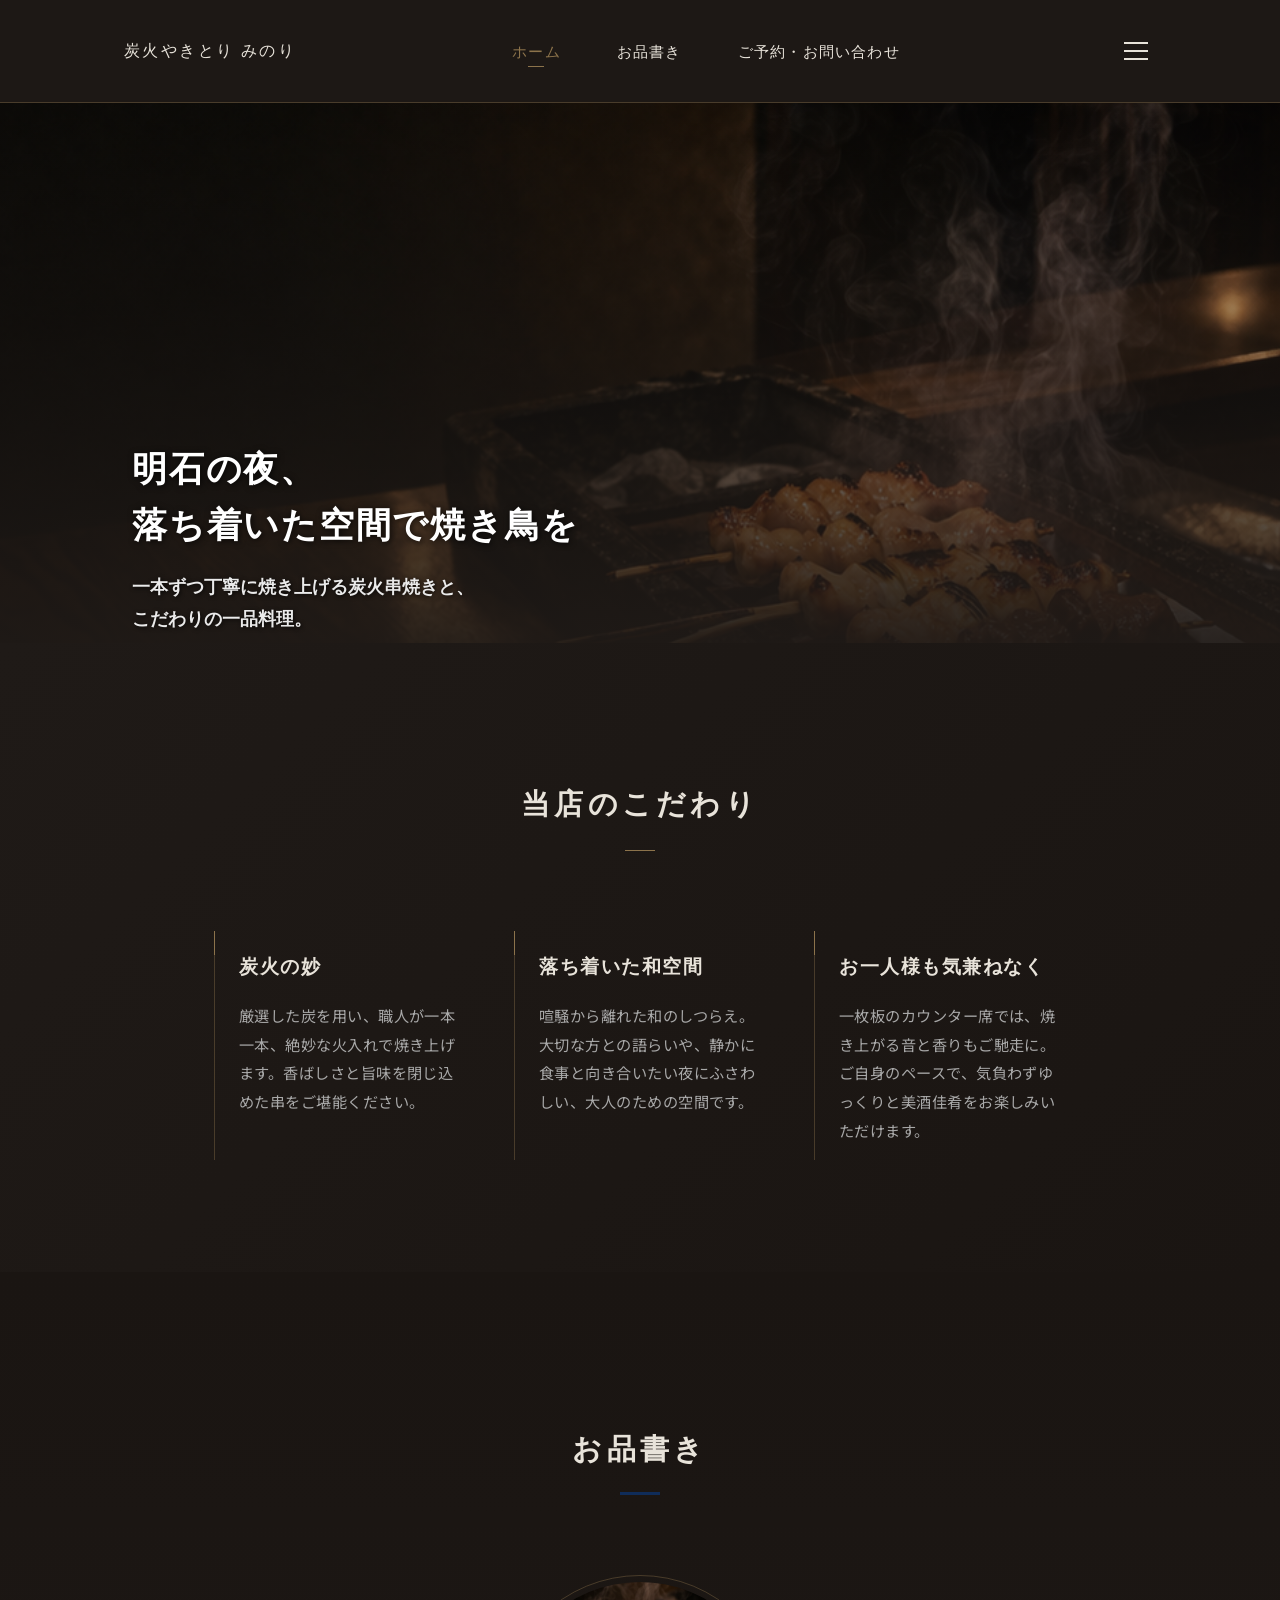
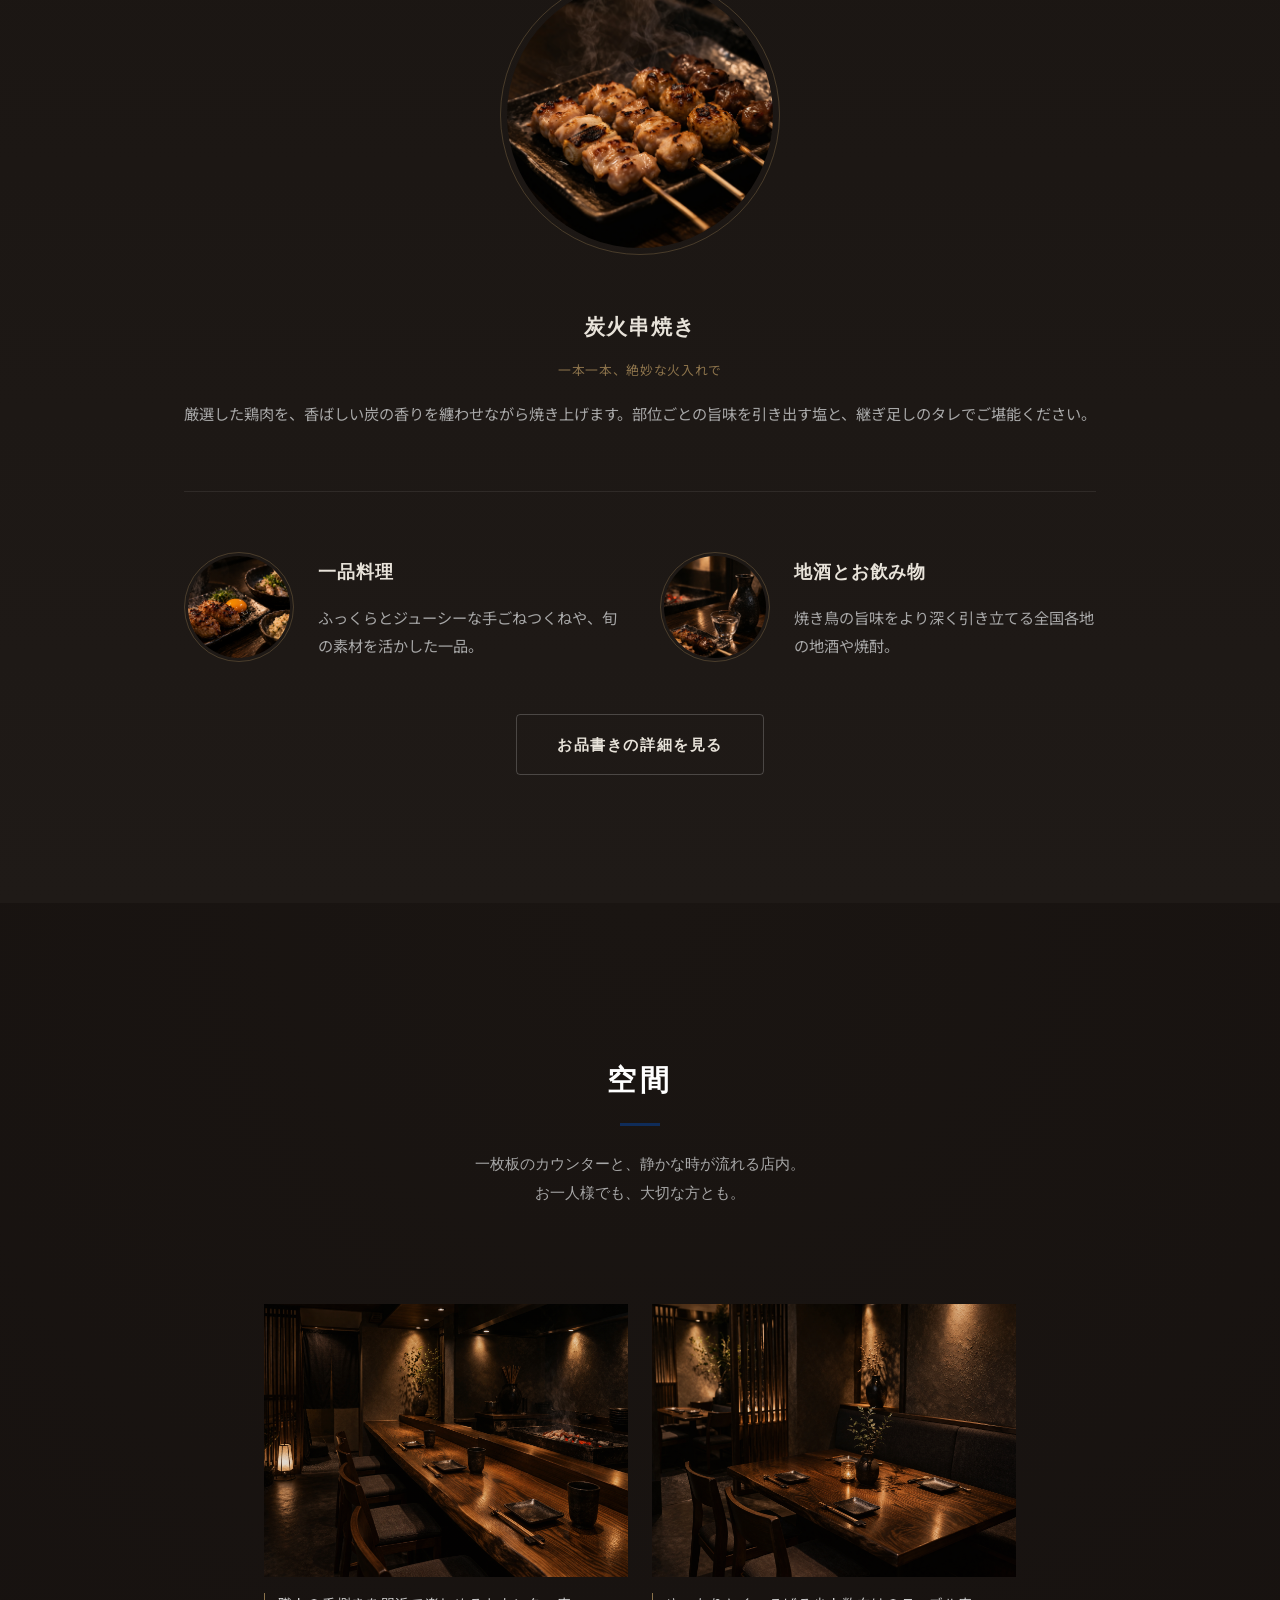
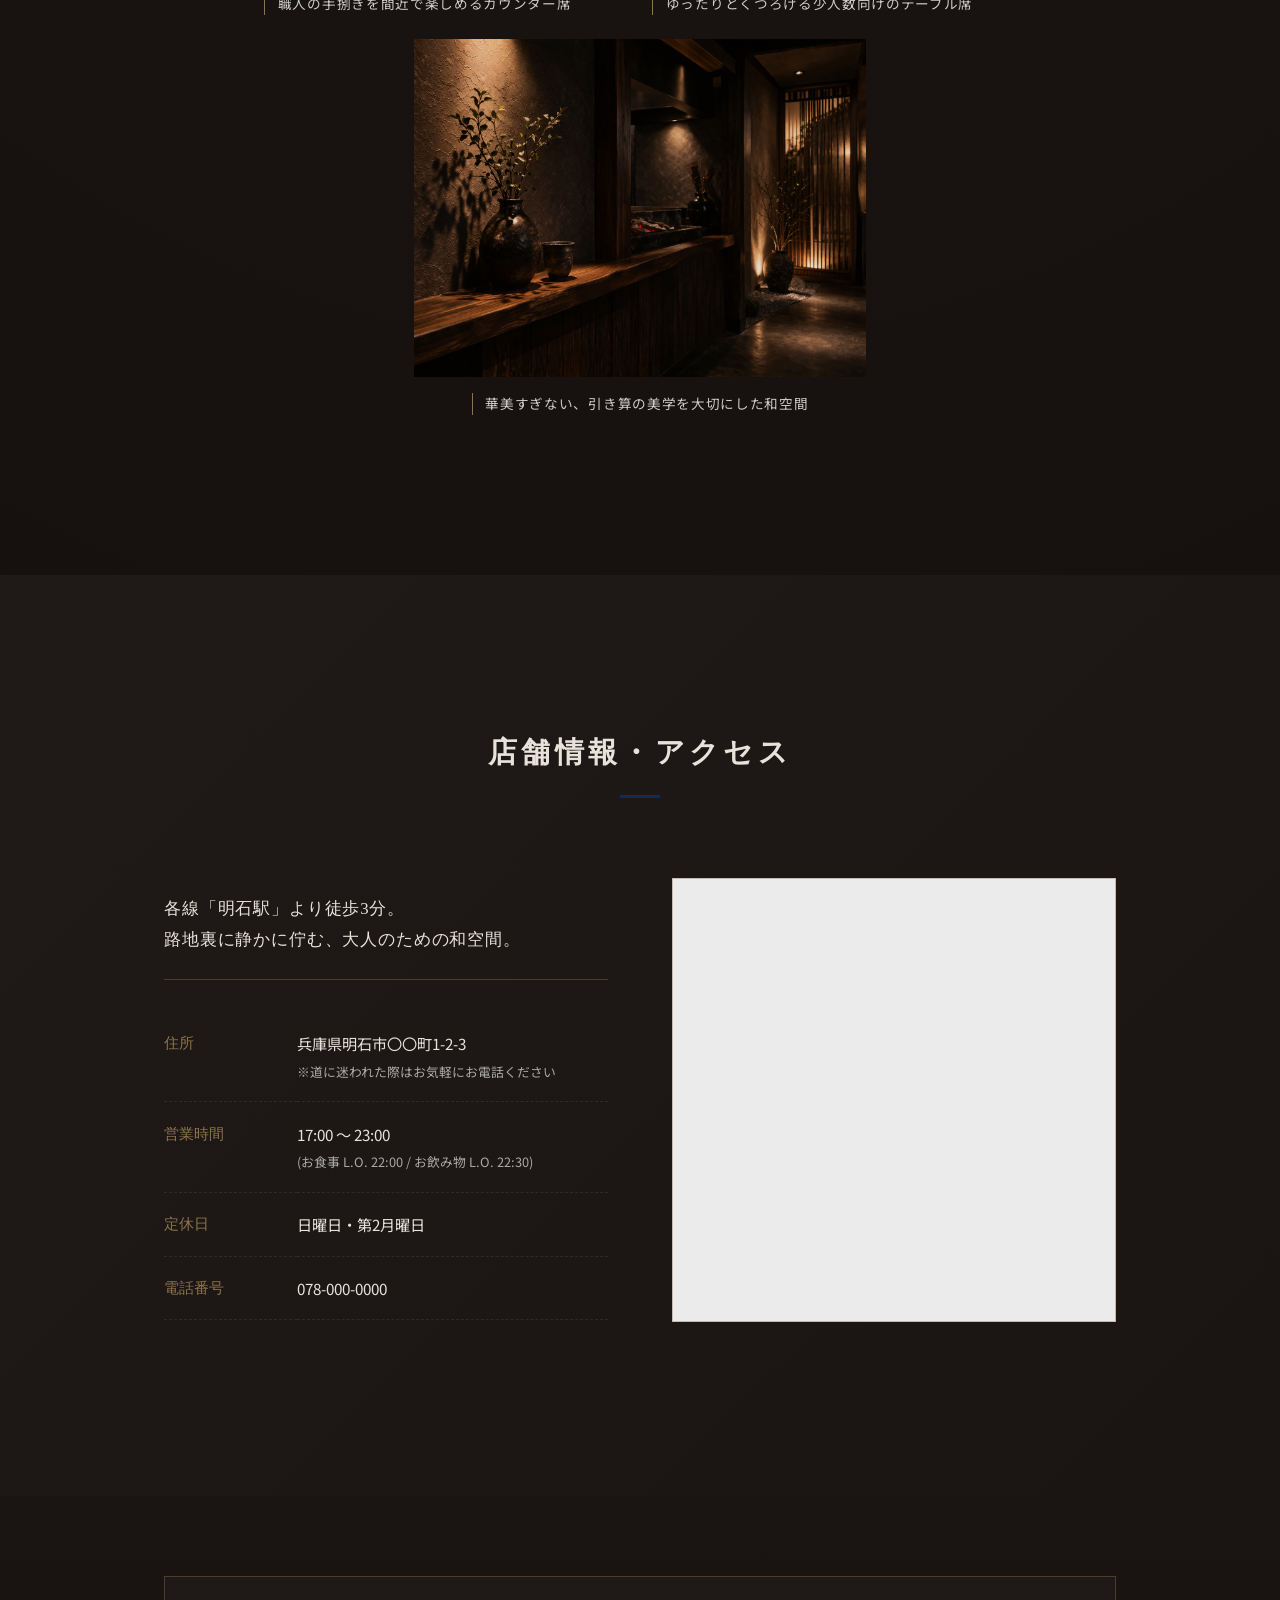
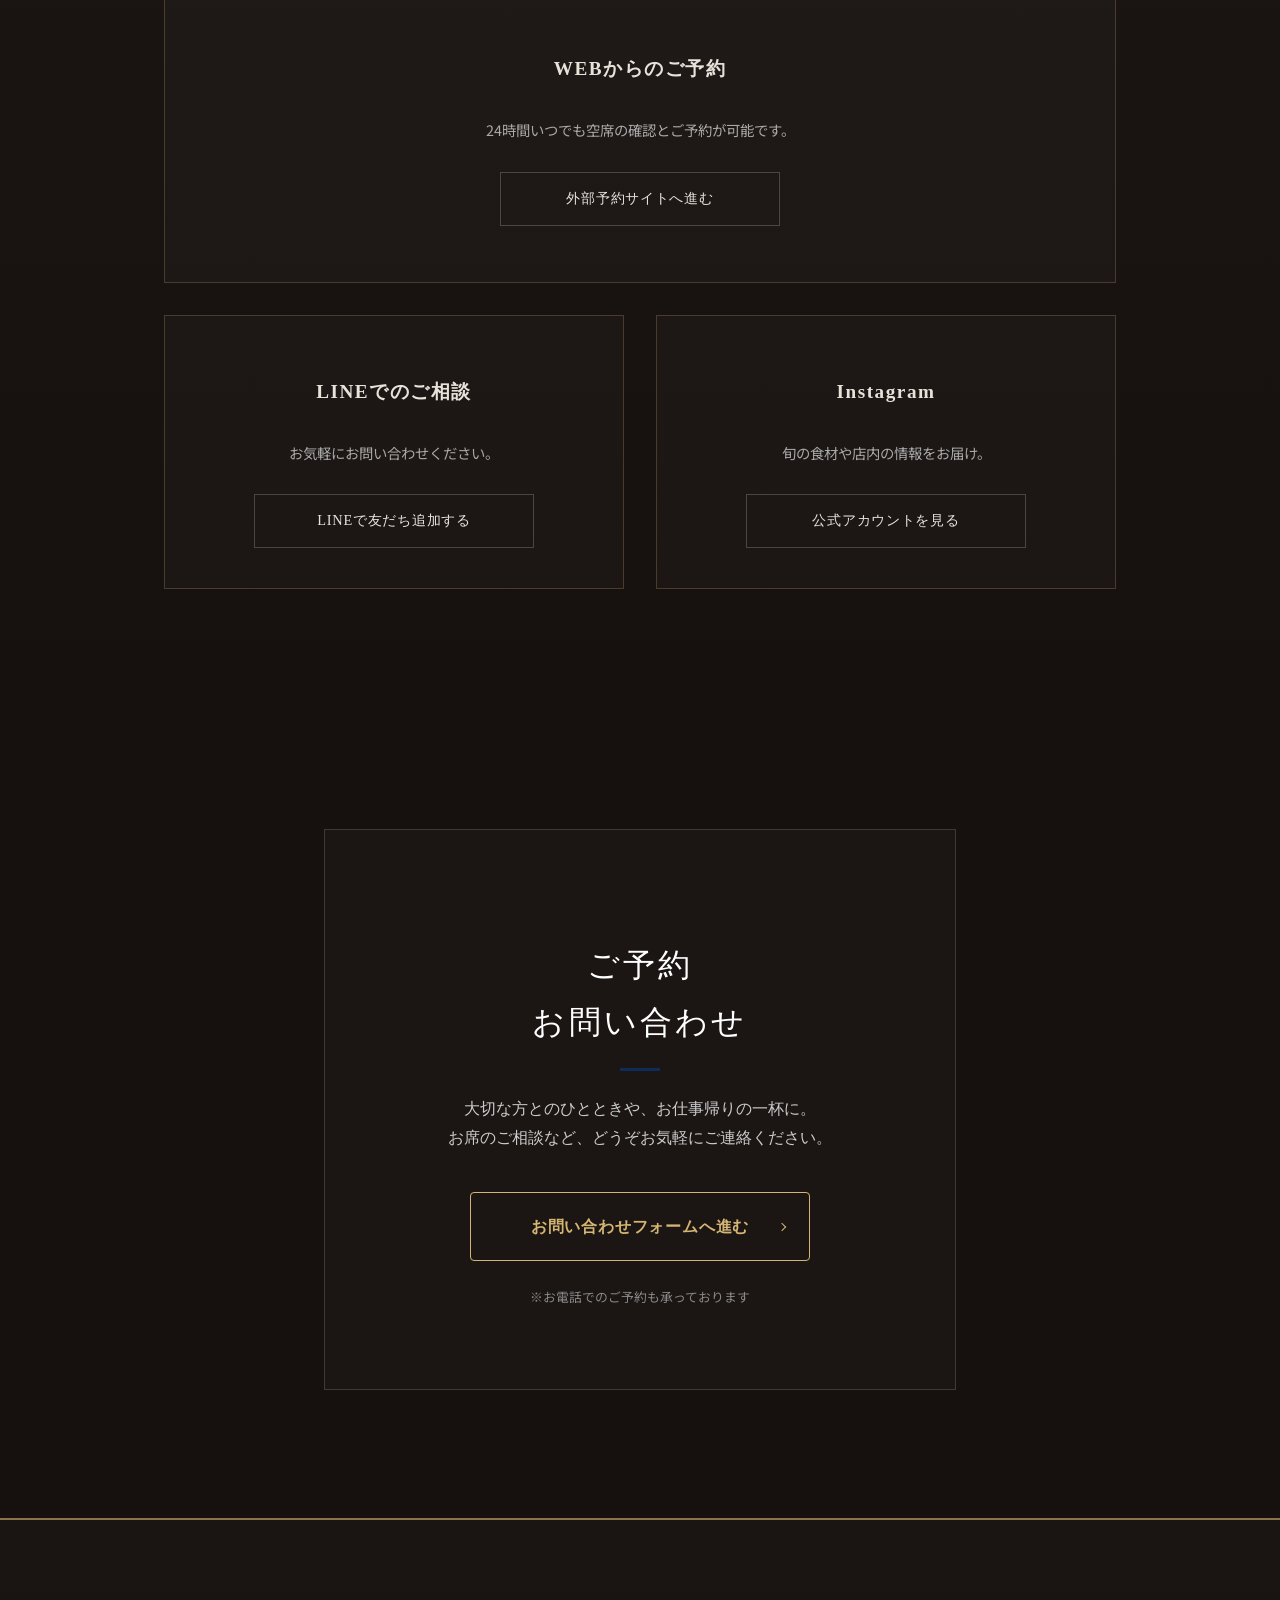
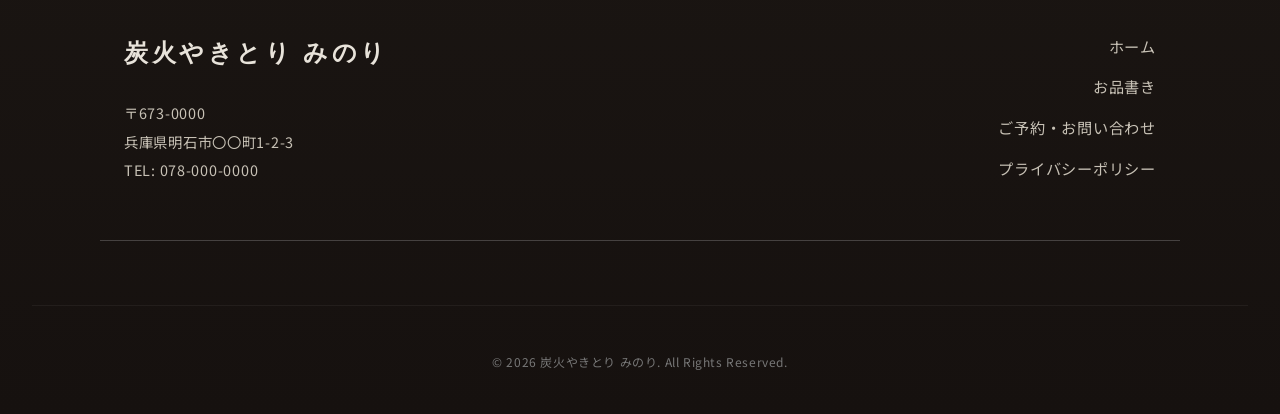
==== index.html @ 95722f2c "Add files via upload" ====
<!DOCTYPE html>
<html lang="ja">
<head>
  <meta charset="UTF-8">
  <meta name="viewport" content="width=device-width, initial-scale=1.0">
  <title>炭火やきとり みのり | 明石でゆっくり楽しむ焼き鳥</title>
  <meta name="description" content="明石でゆっくりと楽しめる焼き鳥屋。炭火で焼いた新鮮な鳥肉と、豊富な飲み物をお楽しみください。">
  
  <link rel="canonical" href="https://example.com/">
  
  <meta property="og:title" content="炭火やきとり みのり">
  <meta property="og:description" content="明石でゆっくりと楽しめる焼き鳥屋。炭火で焼いた新鮮な鳥肉と、豊富な飲み物をお楽しみください。">
  <meta property="og:type" content="website">
  <meta property="og:url" content="https://example.com/">
  <meta property="og:image" content="https://example.com/assets/images/ogp.jpg">
  
  <link rel="icon" href="assets/images/favicon.ico">
  <link rel="apple-touch-icon" href="assets/images/apple-touch-icon.png">
  
  <script async src="https://www.googletagmanager.com/gtag/js?id=G-ABCDEFG123"></script>
　<script>window.dataLayer=window.dataLayer||[];function gtag(){dataLayer.push(arguments);}gtag('js',new Date());gtag('config','G-ABCDEFG123');</script>

  <link rel="preconnect" href="https://fonts.googleapis.com">
  <link rel="preconnect" href="https://fonts.gstatic.com" crossorigin>
  <link href="https://fonts.googleapis.com/css2?family=Noto+Sans+JP:wght@400;700&display=swap" rel="stylesheet">
  
  <link rel="stylesheet" href="assets/css/base.css">
<link rel="stylesheet" href="assets/css/components.css">
<link rel="stylesheet" href="assets/css/sections.css">
</head>
<body class="site site--yakitori-akashi-01 page page--home"><header class="header yakitori-header">
  <div class="header-inner container yakitori-header-inner">
    <a href="index.html" class="logo yakitori-header-logo">炭火やきとり みのり</a>
    
    <nav class="nav-pc pc-only yakitori-nav-pc">
      <ul>
        <li><a href="index.html" class="is-current">ホーム</a></li>
        <li><a href="service.html">お品書き</a></li>
        <li><a href="contact.html">ご予約・お問い合わせ</a></li>
      </ul>
    </nav>
    
    <button class="menu-toggle sp-only yakitori-menu-toggle" data-js="menu-toggle" aria-label="メニューを開く" aria-expanded="false">
      <span class="bar"></span><span class="bar"></span><span class="bar"></span>
    </button>
  </div>
</header>

<nav class="nav-sp yakitori-nav-sp" data-js="mobile-nav" aria-hidden="true">
  <ul class="yakitori-nav-sp-list">
    <li><a href="index.html">ホーム</a></li>
    <li><a href="service.html">お品書き</a></li>
    <li><a href="contact.html">ご予約・お問い合わせ</a></li>
  </ul>
</nav>

  <main>
    <section class="hero home-hero ya-hero">
  <div class="hero-overlay ya-hero-overlay"></div>
  <div class="container hero-content reveal ya-hero-content">
    <div class="ya-hero-text-wrap">
      <h1 class="hero-title ya-hero-title">明石の夜、<br>落ち着いた空間で焼き鳥を</h1>
      <p class="hero-sub ya-hero-sub">一本ずつ丁寧に焼き上げる炭火串焼きと、<br>こだわりの一品料理。</p>
    </div>
  </div>
</section>

<section class="section yakitori-concept-section">
  <div class="container reveal yakitori-concept-container">
    <h2 class="sec-title yakitori-concept-title" data-anim="fade-up">当店のこだわり</h2>
    <div class="yakitori-concept-timeline">
      <div class="yakitori-concept-item" data-anim="fade-up" data-anim-delay="1">
        <h3 class="yakitori-concept-heading">炭火の妙</h3>
        <p class="yakitori-concept-text">厳選した炭を用い、職人が一本一本、絶妙な火入れで焼き上げます。香ばしさと旨味を閉じ込めた串をご堪能ください。</p>
      </div>
      <div class="yakitori-concept-item" data-anim="fade-up" data-anim-delay="2">
        <h3 class="yakitori-concept-heading">落ち着いた和空間</h3>
        <p class="yakitori-concept-text">喧騒から離れた和のしつらえ。大切な方との語らいや、静かに食事と向き合いたい夜にふさわしい、大人のための空間です。</p>
      </div>
      <div class="yakitori-concept-item" data-anim="fade-up" data-anim-delay="3">
        <h3 class="yakitori-concept-heading">お一人様も気兼ねなく</h3>
        <p class="yakitori-concept-text">一枚板のカウンター席では、焼き上がる音と香りもご馳走に。ご自身のペースで、気負わずゆっくりと美酒佳肴をお楽しみいただけます。</p>
      </div>
    </div>
  </div>
</section>

<section class="section yakitori-service-section">
  <div class="container reveal yakitori-service-container">
    <h2 class="sec-title yakitori-service-sec-title" data-anim="fade-up">お品書き</h2>
    <div class="yakitori-service-grid">
      
      <article class="yakitori-service-card yakitori-service-card--featured" data-anim="fade-up" data-anim-delay="1">
        <div class="yakitori-service-img-plate">
          <img src="assets/images/service1.jpg" alt="炭火串焼き" class="yakitori-service-img-circle">
        </div>
        <div class="yakitori-service-body">
          <h3 class="yakitori-service-title">炭火串焼き</h3>
          <p class="yakitori-service-subtitle">一本一本、絶妙な火入れで</p>
          <p class="yakitori-service-text">厳選した鶏肉を、香ばしい炭の香りを纏わせながら焼き上げます。部位ごとの旨味を引き出す塩と、継ぎ足しのタレでご堪能ください。</p>
        </div>
      </article>

      <div class="yakitori-service-subgrid">
        <article class="yakitori-service-card yakitori-service-card--list" data-anim="fade-up" data-anim-delay="2">
          <div class="yakitori-service-img-plate">
            <img src="assets/images/service2.jpg" alt="自家製つくねと一品料理" class="yakitori-service-img-circle">
          </div>
          <div class="yakitori-service-body">
            <h3 class="yakitori-service-title">一品料理</h3>
            <p class="yakitori-service-text">ふっくらとジューシーな手ごねつくねや、旬の素材を活かした一品。</p>
          </div>
        </article>

        <article class="yakitori-service-card yakitori-service-card--list" data-anim="fade-up" data-anim-delay="3">
          <div class="yakitori-service-img-plate">
            <img src="assets/images/service3.jpg" alt="地酒とお飲み物" class="yakitori-service-img-circle">
          </div>
          <div class="yakitori-service-body">
            <h3 class="yakitori-service-title">地酒とお飲み物</h3>
            <p class="yakitori-service-text">焼き鳥の旨味をより深く引き立てる全国各地の地酒や焼酎。</p>
          </div>
        </article>
      </div>

    </div>
    <div class="text-center u-mt-40 yakitori-service-btn-wrap" data-anim="fade-up">
      <a href="service.html" class="btn btn-outline yakitori-service-btn">お品書きの詳細を見る</a>
    </div>
  </div>
</section>

<section class="section yakitori-interior-section">
  <div class="container reveal yakitori-interior-container">
    <h2 class="sec-title yakitori-interior-title" data-anim="fade-up">空間</h2>
    <p class="yakitori-interior-lead" data-anim="fade-up" data-anim-delay="1">一枚板のカウンターと、静かな時が流れる店内。<br>お一人様でも、大切な方とも。</p>
    
    <div class="yakitori-interior-gallery" data-anim="fade-in" data-anim-delay="2">
      <figure class="yakitori-interior-item">
        <img src="assets/images/interior1.jpg" alt="落ち着いた雰囲気のカウンター席" class="yakitori-interior-img">
        <figcaption class="yakitori-interior-caption">職人の手捌きを間近で楽しめるカウンター席</figcaption>
      </figure>
      <figure class="yakitori-interior-item">
        <img src="assets/images/interior2.jpg" alt="清潔感のあるテーブル席" class="yakitori-interior-img">
        <figcaption class="yakitori-interior-caption">ゆったりとくつろげる少人数向けのテーブル席</figcaption>
      </figure>
      <figure class="yakitori-interior-item">
        <img src="assets/images/interior3.jpg" alt="和のしつらえ" class="yakitori-interior-img">
        <figcaption class="yakitori-interior-caption">華美すぎない、引き算の美学を大切にした和空間</figcaption>
      </figure>
    </div>
  </div>
</section>

<section class="section yakitori-access-section">
  <div class="container reveal yakitori-access-container">
    <h2 class="sec-title yakitori-access-title">店舗情報・アクセス</h2>
    
    <div class="access-grid yakitori-access-grid">
      <div class="access-info yakitori-access-info-wrap">
        
        <p class="yakitori-access-lead">各線「明石駅」より徒歩3分。<br>路地裏に静かに佇む、大人のための和空間。</p>
        
        <table class="info-table yakitori-access-table">
          <tbody>
            <tr>
              <th>住所</th>
              <td>兵庫県明石市〇〇町1-2-3<br><span class="yakitori-access-subtext">※道に迷われた際はお気軽にお電話ください</span></td>
            </tr>
            <tr>
              <th>営業時間</th>
              <td>17:00 〜 23:00 <span class="yakitori-access-subtext">(お食事 L.O. 22:00 / お飲み物 L.O. 22:30)</span></td>
            </tr>
            <tr>
              <th>定休日</th>
              <td>日曜日・第2月曜日</td>
            </tr>
            <tr>
              <th>電話番号</th>
              <td>078-000-0000</td>
            </tr>
          </tbody>
        </table>

        
      </div>
      
      <div class="access-map yakitori-access-map-wrap">
        <div class="map-iframe-wrapper yakitori-access-map">
          <iframe src="https://www.google.com/maps/embed?pb=!1m18!1m12!1m3!1d3282.1803394127523!2d135.58551747462758!3d34.65014827293765!2m3!1f0!2f0!3f0!3m2!1i1024!2i768!4f13.1!3m3!1m2!1s0x6000df760cc7dd29%3A0x222f1e658e84c664!2z6L-R55W_5aSn5a2mIOadseWkp-mYquOCreODo-ODs-ODkeOCuQ!5e0!3m2!1sja!2sjp!4v1775492628500!5m2!1sja!2sjp" width="600" height="450" style="border:0;" allowfullscreen="" loading="lazy" referrerpolicy="no-referrer-when-downgrade"></iframe>
        </div>
      </div>
    </div>
    
  </div>
</section>


<section class="section yakitori-connect-section">
  <div class="container reveal yakitori-connect-container">
    <div class="yakitori-connect-grid">
      
      <div class="yakitori-connect-item yakitori-connect-item--main" data-anim="fade-up" data-anim-delay="1">
        <h3 class="yakitori-connect-heading">WEBからのご予約</h3>
        <p class="yakitori-connect-text">24時間いつでも空席の確認とご予約が可能です。</p>
        <a href="#" class="yakitori-connect-btn" data-ga4-event="click_external_reserve">外部予約サイトへ進む</a>
      </div>

      <div class="yakitori-connect-item yakitori-connect-item--sub" data-anim="fade-up" data-anim-delay="2">
        <h3 class="yakitori-connect-heading">LINEでのご相談</h3>
        <p class="yakitori-connect-text">お気軽にお問い合わせください。</p>
        <a href="#" class="yakitori-connect-btn" data-ga4-event="click_line">LINEで友だち追加する</a>
      </div>

      <div class="yakitori-connect-item yakitori-connect-item--sub" data-anim="fade-up" data-anim-delay="3">
        <h3 class="yakitori-connect-heading">Instagram</h3>
        <p class="yakitori-connect-text">旬の食材や店内の情報をお届け。</p>
        <a href="#" class="yakitori-connect-btn" data-ga4-event="click_instagram">公式アカウントを見る</a>
      </div>

    </div>
  </div>
</section>

    <section class="section cta-section text-center ya-cta-section">
  <div class="container reveal ya-cta-container">
    <div class="ya-cta-box">
      <h2 class="sec-title cta-title ya-cta-title">ご予約<br>お問い合わせ</h2>
      <p class="cta-text ya-cta-text">
        大切な方とのひとときや、お仕事帰りの一杯に。<br>
        お席のご相談など、どうぞお気軽にご連絡ください。
      </p>
      <div class="ya-cta-action">
        <a href="contact.html" class="btn btn-primary ya-cta-btn">
          お問い合わせフォームへ進む
        </a>
      </div>
      <p class="ya-cta-note">※お電話でのご予約も承っております</p>
    </div>
  </div>
</section>
  </main>

  <footer class="footer yakitori-footer">
  <div class="container footer-inner yakitori-footer-inner">
    <div class="footer-info yakitori-footer-info">
      <div class="footer-logo yakitori-footer-logo">炭火やきとり みのり</div>
      <p class="yakitori-footer-address">
        〒673-0000<br>
        兵庫県明石市〇〇町1-2-3<br>
        TEL: <a href="tel:0780000000" class="yakitori-footer-tel">078-000-0000</a>
      </p>
    </div>
    <div class="footer-links yakitori-footer-links">
      <ul class="yakitori-footer-nav">
        <li><a href="index.html">ホーム</a></li>
        <li><a href="service.html">お品書き</a></li>
        <li><a href="contact.html">ご予約・お問い合わせ</a></li>
        <li><a href="privacy.html">プライバシーポリシー</a></li>
      </ul>
    </div>
  </div>
  <div class="footer-copy yakitori-footer-copy">
    <small>&copy; 2026 炭火やきとり みのり. All Rights Reserved.</small>
  </div>
</footer>

  <script src="assets/js/main.js"></script>
  <script src="assets/js/custom-anim.js"></script>
  <script src="assets/js/custom-analytics.js"></script>
</body>
</html>
---- assets/css/base.css ----
@charset "UTF-8";

/* ==============================================
   Base Tokens / Global Rules
============================================== */
:root {
  --c-text: #333333;
  --c-accent: #0f2c59;
  --c-accent-hover: #1a4078;
  --c-bg: #000000;
  --c-light: #f8f9fa;
  --c-border: #e0e0e0;
  --c-error: #d32f2f;
  --c-footer-bg: #333333;

  --font-base: "Noto Sans JP", sans-serif;

  --container-width: 1080px;
  --header-height: 70px;
  --radius-sm: 4px;
  --radius-md: 8px;
  --transition-base: 0.3s ease;
}

/* Reset */
*, *::before, *::after { box-sizing: border-box; }
html { 
  scroll-behavior: smooth; 
  scroll-padding-top: var(--header-height); /* ヘッダー高さ分のスクロール位置調整 */
}
body {
  margin: 0; /* 座標を破壊する -30px は完全に破棄 */
  font-family: var(--font-base);
  color: var(--c-text);
  background: var(--c-bg);
  

  /* 解決策2: 見えないゴミ文字（BOMや空白）の高さを0にして隙間を圧死させる */
  font-size: 0;
  line-height: 0;
}

/* body直下の実体要素にのみ、本来のテキスト設定を安全に復元する */
body > * {
  font-size: 16px;
  line-height: 1.8;
}
img { max-width: 100%; height: auto; display: block; }
a { text-decoration: none; color: inherit; transition: opacity var(--transition-base); }
ul, ol { margin: 0; padding: 0; list-style: none; }
button, input, textarea { font: inherit; }
@media (hover: hover) {
  a:not(.btn):hover { opacity: 0.7; }
}

/* Utilities */
.pc-only { display: none; }
.sp-only { display: block; }
@media (min-width: 768px) {
  .pc-only { display: block; }
  .sp-only { display: none; }
}
.text-center { text-align: center; }
.u-mt-40 { margin-top: 40px; }
.u-mb-40 { margin-bottom: 40px; }
.is-hidden { display: none !important; }
.scroll-lock { overflow: hidden; }
.text-link { color: var(--c-accent); text-decoration: underline; }

/* Layout */
.container {
  width: 100%;
  max-width: var(--container-width);
  margin: 0 auto;
  padding: 0 24px;
}
.section { padding: 80px 0; }
.bg-light { background-color: var(--c-light); }

/* Common Title */
.sec-title {
  font-size: 1.75rem;
  font-weight: bold;
  text-align: center;
  margin-bottom: 48px;
  position: relative;
}
.sec-title::after {
  content: "";
  display: block;
  width: 40px;
  height: 3px;
  background: var(--c-accent);
  margin: 16px auto 0;
}

/* Header */
.header {
  border-bottom: 1px solid var(--c-border);
  background: var(--c-bg);
  position: sticky;
  top: 0;
  z-index: 100;
}
.header-inner {
  height: var(--header-height);
  display: flex;
  justify-content: space-between;
  align-items: center;
}
.logo {
  font-size: 1.25rem;
  font-weight: bold;
}

/* PC Nav */
.nav-pc ul {
  display: flex;
  gap: 32px;
}
.nav-pc a {
  font-weight: bold;
}
.nav-pc a.is-current {
  color: var(--c-accent);
}

/* Mobile Menu Button */
.menu-toggle {
  background: none;
  border: none;
  width: 40px;
  height: 40px;
  display: flex;
  flex-direction: column;
  justify-content: center;
  align-items: center;
  gap: 6px;
  cursor: pointer;
  z-index: 102;
}
.menu-toggle .bar {
  width: 24px;
  height: 2px;
  background: var(--c-text);
  transition: var(--transition-base);
}
.menu-toggle[aria-expanded="true"] .bar:nth-child(1) {
  transform: translateY(8px) rotate(45deg);
}
.menu-toggle[aria-expanded="true"] .bar:nth-child(2) {
  opacity: 0;
}
.menu-toggle[aria-expanded="true"] .bar:nth-child(3) {
  transform: translateY(-8px) rotate(-45deg);
}

/* Mobile Nav */
.nav-sp {
  position: fixed;
  inset: 0;
  background: var(--c-bg);
  z-index: 101;
  display: flex;
  justify-content: center;
  align-items: center;
  opacity: 0;
  visibility: hidden;
  transition: var(--transition-base);
}
.nav-sp[aria-hidden="false"] {
  opacity: 1;
  visibility: visible;
}
.nav-sp ul {
  text-align: center;
}
.nav-sp li {
  margin-bottom: 24px;
}
.nav-sp a {
  font-size: 1.25rem;
  font-weight: bold;
}

/* Buttons */
.btn {
  display: inline-flex;
  justify-content: center;
  align-items: center;
  min-height: 56px;
  padding: 0 40px;
  font-weight: bold;
  border-radius: var(--radius-sm);
  cursor: pointer;
  transition: var(--transition-base);
  border: 1px solid transparent;
}
.btn-primary {
  background: var(--c-accent);
  color: #fff;
}
.btn-outline {
  background: transparent;
  border-color: var(--c-accent);
  color: var(--c-accent);
}
.btn-block {
  width: 100%;
  max-width: 400px;
  margin: 0 auto;
}
@media (hover: hover) {
  .btn-primary:hover { background: var(--c-accent-hover); }
  .btn-outline:hover {
    background: var(--c-accent);
    color: #fff;
  }
}

/* Page Header */
.page-header {
  background: var(--c-light);
  padding: 80px 0 40px;
  border-bottom: 1px solid var(--c-border);
}
.page-title {
  font-size: 2.5rem;
  margin: 0 0 8px 0;
  color: var(--c-accent);
}
.page-sub {
  margin: 0;
  font-weight: bold;
}

/* Footer */
.footer {
  background: var(--c-footer-bg);
  color: #fff;
  padding: 60px 0 24px;
}
.footer-inner {
  display: grid;
  gap: 32px;
  border-bottom: 1px solid rgba(255,255,255,0.2);
  padding-bottom: 40px;
  margin-bottom: 24px;
}
@media (min-width: 768px) {
  .footer-inner {
    grid-template-columns: 1fr 1fr;
  }
}
.footer-logo {
  font-size: 1.5rem;
  font-weight: bold;
  margin-bottom: 16px;
}
.footer-links ul {
  display: flex;
  flex-direction: column;
  gap: 12px;
}
.footer-copy {
  text-align: center;
  color: #aaa;
}

/* Reveal */
.reveal {
  opacity: 0;
  transform: translateY(20px);
  transition: all 0.8s cubic-bezier(0.2, 0.8, 0.2, 1);
}
.reveal.is-visible {
  opacity: 1;
  transform: translateY(0);
}
---- assets/css/components.css ----
@charset "UTF-8";

/* ==============================================
   Reusable Components
============================================== */

/* Hero */
.hero {
  position: relative;
  height: 60vh;
  min-height: 400px;
  background-size: cover;
  background-position: center;
  display: flex;
  align-items: center;
  justify-content: center;
}
.hero-overlay {
  position: absolute;
  inset: 0;
  background: rgba(0,0,0,0.4);
}
.hero-content {
  position: relative;
  z-index: 1;
  text-align: center;
  color: #fff;
}
.hero-title {
  font-size: clamp(1.5rem, 4vw, 2.5rem);
  margin-bottom: 16px;
  text-shadow: 0 2px 4px rgba(0,0,0,0.5);
}
.hero-sub {
  font-size: 1.1rem;
  font-weight: bold;
  text-shadow: 0 1px 3px rgba(0,0,0,0.5);
}

/* Card Grid */
.card-grid {
  display: grid;
  gap: 24px;
  grid-template-columns: 1fr;
}
@media (min-width: 768px) {
  .card-grid {
    grid-template-columns: repeat(3, 1fr);
  }
}
.card {
  border: 1px solid var(--c-border);
  background: var(--c-bg);
  border-radius: var(--radius-md);
  overflow: hidden;
}
.card-img {
  width: 100%;
  aspect-ratio: 16 / 9;
  object-fit: cover;
}
.card-body {
  padding: 24px;
}
.card-title {
  font-size: 1.1rem;
  margin-top: 0;
  margin-bottom: 12px;
}
.card-text {
  margin: 0;
}

/* Service List */
.service-list {
  display: grid;
  gap: 40px;
}
.service-item {
  display: grid;
  gap: 24px;
  border-bottom: 1px solid var(--c-border);
  padding-bottom: 40px;
}
@media (min-width: 768px) {
  .service-item {
    grid-template-columns: 1fr 1fr;
    align-items: center;
  }
}
.service-item:last-child {
  border-bottom: none;
  padding-bottom: 0;
}
.service-img img {
  border-radius: var(--radius-md);
}
.service-name {
  font-size: 1.5rem;
  margin-top: 0;
  margin-bottom: 8px;
  color: var(--c-accent);
}
.service-price {
  font-weight: bold;
  margin-bottom: 16px;
  font-size: 1.2rem;
}
.service-desc {
  margin: 0;
}

/* Access */
.access-grid {
  display: grid;
  gap: 32px;
}
@media (min-width: 768px) {
  .access-grid {
    grid-template-columns: 1fr 1fr;
  }
}
.info-table {
  width: 100%;
  border-collapse: collapse;
}
.info-table th,
.info-table td {
  padding: 16px 0;
  border-bottom: 1px solid var(--c-border);
  text-align: left;
}
.info-table th {
  width: 30%;
  font-weight: normal;
  color: #666;
}
.map-iframe-wrapper iframe {
  width: 100%;
  height: 300px;
  border: none;
}

/* FAQ */
.faq-container {
  max-width: 800px;
  margin: 0 auto;
  border-top: 1px solid var(--c-border);
}
.faq-item {
  border-bottom: 1px solid var(--c-border);
}
.faq-q {
  width: 100%;
  text-align: left;
  background: none;
  border: none;
  padding: 24px 0;
  font-size: 1.05rem;
  font-weight: bold;
  cursor: pointer;
  display: flex;
  justify-content: space-between;
  align-items: center;
}
.q-icon {
  color: var(--c-accent);
  margin-right: 8px;
}
.toggle-icon {
  width: 20px;
  height: 2px;
  background: var(--c-text);
  position: relative;
  transition: 0.3s;
  flex-shrink: 0;
  margin-left: 16px;
}
.toggle-icon::after {
  content: "";
  position: absolute;
  width: 2px;
  height: 20px;
  background: var(--c-text);
  top: -9px;
  left: 9px;
  transition: 0.3s;
}
.faq-q[aria-expanded="true"] .toggle-icon::after {
  transform: rotate(90deg);
  opacity: 0;
}
.faq-a {
  max-height: 0;
  overflow: hidden;
  transition: max-height 0.3s ease;
}
.faq-q[aria-expanded="true"] + .faq-a {
  max-height: 500px;
}
.faq-a p {
  padding-bottom: 24px;
  margin: 0;
}
.a-icon {
  color: #666;
  margin-right: 8px;
  font-weight: bold;
}

/* CTA */
.cta-section {
  background: var(--c-accent);
  color: #fff;
}

/* Form */
.form-wrapper {
  max-width: 700px;
  margin: 0 auto;
}
.form-group {
  margin-bottom: 24px;
}
.form-group label {
  display: block;
  font-weight: bold;
  margin-bottom: 8px;
}
.req,
.opt {
  color: #fff;
  font-size: 0.75rem;
  padding: 2px 8px;
  border-radius: 4px;
  margin-left: 8px;
  vertical-align: middle;
}
.req { background: var(--c-error); }
.opt { background: #999; }

input[type="text"],
input[type="email"],
input[type="tel"],
textarea {
  width: 100%;
  padding: 12px 16px;
  border: 1px solid var(--c-border);
  border-radius: var(--radius-sm);
  font-family: inherit;
  font-size: 1rem;
  transition: border-color 0.3s;
}
input:focus,
textarea:focus {
  outline: none;
  border-color: var(--c-accent);
}
.hp-field {
  display: none !important;
}
.form-msg {
  min-height: 24px;
  margin-top: 16px;
  font-weight: bold;
}
.msg-error {
  color: var(--c-error);
}
.thanks-msg h3 {
  margin-top: 0;
}

/* Document */
.document-wrapper h3 {
  border-left: 4px solid var(--c-accent);
  padding-left: 12px;
  margin-top: 40px;
}
.document-footer p {
  margin-bottom: 0;
}
---- assets/css/sections.css ----
@charset "UTF-8";

/* ==============================================
   Project Specific Sections Only
   原則：案件差分・セクション追加はここだけに書く
============================================== */

/* index.html のHero差分 */
.home-hero {
  background-image: url('../images/hero.jpg');
  background-position: center;
}

/* 例：案件独自セクション */
.home-concept__lead {
  font-size: 1.1rem;
}

.cta-title,
.cta-text {
  color: #fff;
}

.map-placeholder {
  text-align: center;
  padding: 40px;
  border: 1px solid #ccc;
}

/* 例：高級焼き鳥案件ならこう増やす
.yakitori-story { ... }
.yakitori-story__inner { ... }
.yakitori-story__title { ... }
*/

/* =========================
   Project Custom: starter-default
   このブロックより上はマスター共通
   案件中にAIが触るのは原則このブロックより下だけ
   ========================= */

/* body案件クラスの基本運用 */
.site--starter {
  /* starter master scope */
}

/* ページ単位の差分を書きたい時の基本スコープ例
.site--starter.page--home {}
.site--starter.page--service {}
.site--starter.page--contact {}
.site--starter.page--privacy {}
*/

/* セクション単位で差分を書く時の基本例
.site--starter .hero {}
.site--starter .cta-section {}
.site--starter .faq-container {}
*/


/* =========================================================
   yakitori-akashi-01: Global Tokens & Base Overrides
   ========================================================= */
:root {
  --ya-bg-base: #1f1a17;
  --ya-bg-dark: #1a1512;
  --ya-bg-deep: #16110f;
  --ya-text-main: #e8e3da;
  --ya-text-sub: #a8a8a8;
  --ya-border-gold: rgba(140, 115, 75, 0.4);
  --ya-border-light: rgba(255, 255, 255, 0.08);
}

/* =========================================================
   yakitori-akashi-01: Header & Navigation
   ========================================================= */
.yakitori-header {
  background-color: rgba(31, 26, 23, 0.95);
  backdrop-filter: blur(8px);
  -webkit-backdrop-filter: blur(8px);
  border-bottom: 1px solid var(--ya-border-gold);
  padding: 1rem 0;
  position: sticky;
  top: 0;
  z-index: 1000;
}
.yakitori-header-logo {
  font-family: "Yu Mincho", "Noto Serif JP", serif;
  font-size: 1rem;
  color: var(--ya-text-main) !important;
  letter-spacing: 0.15em;
  font-weight: normal;
  text-decoration: none;
}
.yakitori-nav-pc ul { gap: 3.5rem; }
.yakitori-nav-pc a {
  font-family: "Yu Mincho", "Noto Serif JP", serif;
  font-size: 0.95rem;
  color: var(--ya-text-main) !important;
  font-weight: normal;
  letter-spacing: 0.08em;
  transition: color 0.3s ease;
  position: relative;
  padding-bottom: 0.4rem;
}
.yakitori-nav-pc a:hover,
.yakitori-nav-pc a.is-current { color: #8c734b !important; }
.yakitori-nav-pc a.is-current::after {
  content: ""; position: absolute; bottom: 0; left: 50%; transform: translateX(-50%);
  width: 16px; height: 1px; background-color: #8c734b;
}
.yakitori-menu-toggle { background: transparent; border: none; }
.yakitori-menu-toggle .bar { background-color: var(--ya-text-main) !important; }
.yakitori-nav-sp {
  background-color: var(--ya-bg-deep) !important;
  border-top: 1px solid var(--ya-border-gold);
}
.yakitori-nav-sp-list {
  padding: 2rem 1.5rem; display: flex; flex-direction: column; gap: 2rem; margin: 0; list-style: none;
}
.yakitori-nav-sp-list a {
  font-family: "Yu Mincho", "Noto Serif JP", serif;
  font-size: 1.1rem; color: var(--ya-text-main) !important;
  letter-spacing: 0.1em; display: block; text-align: center;
  padding-bottom: 1rem; border-bottom: 1px solid var(--ya-border-light); text-decoration: none;
}
.yakitori-nav-sp-list a:hover { color: #8c734b !important; }
@media (min-width: 768px) {
  .yakitori-header-logo { font-size: 1rem; }
}

/* =========================================================
   yakitori-akashi-01: Page Headers & Hero
   ========================================================= */
.ya-hero-content {
  display: flex; flex-direction: column; justify-content: flex-end; align-items: flex-start;
  min-height: 60vh; padding: 3rem 1.5rem;
}
.ya-hero-text-wrap { text-align: left; max-width: 95%; position: relative; z-index: 2; }
.ya-hero-title {
  font-family: "Yu Mincho", "Noto Serif JP", serif;
  font-size: 1.5rem; line-height: 1.6; margin-bottom: 1rem;
  letter-spacing: 0.05em; text-shadow: 1px 1px 6px rgba(0, 0, 0, 0.8);
}
.ya-hero-sub {
  font-family: "Yu Mincho", "Noto Serif JP", serif;
  font-size: 0.9rem; line-height: 1.8; color: #eaeaea; text-shadow: 1px 1px 4px rgba(0, 0, 0, 0.8);
}
.ya-hero-overlay {
  background: linear-gradient(to top, rgba(31, 26, 23, 0.95) 0%, rgba(31, 26, 23, 0.6) 40%, rgba(31, 26, 23, 0.1) 100%);
}
.yakitori-page-header {
  background: linear-gradient(to bottom, var(--ya-bg-deep) 0%, var(--ya-bg-dark) 100%);
  padding: 6rem 1rem 4rem; position: relative; overflow: hidden;
}
.yakitori-page-header::before {
  content: ""; position: absolute; top: 0; left: 50%; transform: translateX(-50%);
  width: 1px; height: 40px; background-color: #8c734b;
}
.yakitori-page-header-container { max-width: 800px; margin: 0 auto; }
.yakitori-page-header-content { display: flex; flex-direction: column; align-items: center; gap: 0.8rem; }
.yakitori-page-header-en {
  font-family: "Yu Mincho", "Noto Serif JP", serif; font-size: 0.85rem;
  letter-spacing: 0.25em; color: #8c734b; margin: 0; text-transform: uppercase;
}
.yakitori-page-title {
  font-family: "Yu Mincho", "Noto Serif JP", serif; font-size: 1.6rem; color: #ffffff;
  margin: 0; letter-spacing: 0.15em; font-weight: normal;
}
.yakitori-page-sub {
  font-family: "Yu Mincho", "Noto Serif JP", serif; font-size: 0.9rem; color: var(--ya-text-sub);
  margin: 0; letter-spacing: 0.08em; position: relative; padding-top: 1.5rem;
}
.yakitori-page-sub::before {
  content: ""; position: absolute; top: 0; left: 50%; transform: translateX(-50%);
  width: 24px; height: 1px; background-color: #8c734b; opacity: 0.6;
}
@media (min-width: 768px) {
  .ya-hero-content { min-height: 80vh; padding: 5rem 2rem; }
  .ya-hero-title { font-size: 2.2rem; }
  .ya-hero-sub { font-size: 1.1rem; }
  .yakitori-page-header { padding: 8rem 2rem 5rem; }
  .yakitori-page-header::before { height: 60px; }
  .yakitori-page-title { font-size: 2.2rem; }
  .yakitori-page-sub { font-size: 1rem; padding-top: 2rem; }
}

/* =========================================================
   yakitori-akashi-01: Concept
   ========================================================= */
.yakitori-concept-section {
  background: linear-gradient(135deg, var(--ya-bg-base) 0%, var(--ya-bg-dark) 100%);
  padding: 5rem 1rem; color: var(--ya-text-main);
}
.yakitori-concept-container { max-width: 900px; margin: 0 auto; }
.yakitori-concept-title {
  font-family: "Yu Mincho", "Noto Serif JP", serif; font-size: 1.4rem; text-align: center;
  margin-bottom: 4rem; letter-spacing: 0.15em; color: var(--ya-text-main); position: relative;
}
.yakitori-concept-title::after {
  content: ""; display: block; width: 30px; height: 1px; background-color: #8c734b; margin: 1.2rem auto 0;
}
.yakitori-concept-timeline {
  border-left: 1px solid var(--ya-border-gold); padding-left: 2.5rem;
  display: flex; flex-direction: column; gap: 3.5rem; margin-left: 1rem;
}
.yakitori-concept-item { position: relative; border: none; padding-left: 0; }
.yakitori-concept-item::before {
  content: ""; position: absolute; top: 0.4rem; left: -2.85rem;
  width: 0.6rem; height: 0.6rem; border-radius: 50%;
  background-color: var(--ya-bg-base); border: 1px solid #8c734b;
}
.yakitori-concept-heading {
  font-family: "Yu Mincho", "Noto Serif JP", serif; font-size: 1.1rem; margin-bottom: 1rem;
  letter-spacing: 0.08em; color: var(--ya-text-main);
}
.yakitori-concept-text {
  font-size: 0.9rem; line-height: 1.9; color: var(--ya-text-sub); letter-spacing: 0.03em;
}
@media (min-width: 768px) {
  .yakitori-concept-section { padding: 7rem 2rem; }
  .yakitori-concept-title { font-size: 1.8rem; margin-bottom: 5rem; }
  .yakitori-concept-timeline { flex-direction: row; justify-content: space-between; gap: 3rem; border: none; margin: 0; padding: 0; }
  .yakitori-concept-item { flex: 1; padding-left: 1.5rem; border-left: 1px solid var(--ya-border-gold); }
  .yakitori-concept-item::before { left: -1px; width: 1px; height: 1.5rem; border-radius: 0; background-color: #8c734b; border: none; top: 0; }
  .yakitori-concept-heading { font-size: 1.2rem; }
  .yakitori-concept-text { font-size: 0.95rem; }
}

/* =========================================================
   yakitori-akashi-01: Service & Menu
   ========================================================= */
.yakitori-service-section {
  background: linear-gradient(to bottom, var(--ya-bg-dark) 0%, var(--ya-bg-base) 100%);
  padding: 6rem 1rem;
}
.yakitori-service-container { max-width: 960px; margin: 0 auto; }
.yakitori-service-sec-title {
  font-family: "Yu Mincho", "Noto Serif JP", serif; font-size: 1.5rem; text-align: center;
  margin-bottom: 3.5rem; letter-spacing: 0.15em; color: var(--ya-text-main);
}
.yakitori-service-grid { display: flex; flex-direction: column; gap: 3rem; }
.yakitori-service-card {
  background: transparent; border: none; box-shadow: none; border-radius: 0;
  display: flex; flex-direction: column; align-items: center;
}
.yakitori-service-card--featured { border-bottom: 1px solid var(--ya-border-light); padding-bottom: 3rem; }
.yakitori-service-subgrid { display: grid; grid-template-columns: 1fr; gap: 2.5rem; }
.yakitori-service-card--list { flex-direction: row; align-items: center; gap: 1.5rem; }

.yakitori-service-img-plate {
  width: 220px; height: 220px; margin: 0 auto 2rem;
  border: 1px solid var(--ya-border-gold); border-radius: 50%; padding: 6px;
  display: flex; align-items: center; justify-content: center;
}
.yakitori-service-img-circle {
  width: 100%; height: 100%; object-fit: cover; border-radius: 50%; background-color: var(--ya-bg-base);
}
.yakitori-service-card--list .yakitori-service-img-plate {
  width: 90px; height: 90px; margin: 0; padding: 3px; flex-shrink: 0;
}

.yakitori-service-body { padding: 0; width: 100%; }
.yakitori-service-title {
  font-family: "Yu Mincho", "Noto Serif JP", serif; font-size: 1.2rem; text-align: center;
  margin-bottom: 0.4rem; color: var(--ya-text-main); letter-spacing: 0.05em;
}
.yakitori-service-card--list .yakitori-service-title { text-align: left; font-size: 1.1rem; }
.yakitori-service-subtitle {
  font-size: 0.8rem; text-align: center; color: #8c734b; margin-bottom: 1.2rem; letter-spacing: 0.05em;
}
.yakitori-service-card--list .yakitori-service-subtitle { display: none; }
.yakitori-service-text { font-size: 0.9rem; line-height: 1.8; color: var(--ya-text-sub); text-align: left; }

.yakitori-service-btn {
  font-family: "Yu Mincho", "Noto Serif JP", serif; border: 1px solid rgba(255, 255, 255, 0.2);
  color: var(--ya-text-main); padding: 1rem 2.5rem; letter-spacing: 0.1em; font-size: 0.95rem; transition: all 0.3s ease;
}
.yakitori-service-btn:hover { background-color: #8c734b; border-color: #8c734b; color: #ffffff; }

/* Menu List (Service.html) */
.yakitori-menu-section {
  background: linear-gradient(135deg, var(--ya-bg-dark) 0%, var(--ya-bg-base) 100%);
  padding: 5rem 1rem;
}
.yakitori-menu-container { max-width: 900px; margin: 0 auto; }
.yakitori-menu-list { display: flex; flex-direction: column; gap: 4.5rem; }
.yakitori-menu-item {
  display: flex; flex-direction: column; gap: 1.5rem; background: transparent; border: none; box-shadow: none; margin-bottom: 4rem; padding: 0;
}
.yakitori-menu-item--right { padding-left: 1.5rem; }
.yakitori-menu-item--left { padding-right: 1.5rem; }
.yakitori-menu-img-wrap { width: 100%; }
.yakitori-menu-img { width: 100%; aspect-ratio: 4 / 3; object-fit: cover; border-radius: 2px; }
.yakitori-menu-content { padding: 0 0.5rem; }
.yakitori-menu-name {
  font-family: "Yu Mincho", "Noto Serif JP", serif; font-size: 1.3rem; color: var(--ya-text-main);
  margin-bottom: 0.5rem; letter-spacing: 0.08em; border-bottom: 1px solid var(--ya-border-gold); padding-bottom: 0.8rem;
}
.yakitori-menu-price {
  font-family: "Yu Mincho", "Noto Serif JP", serif; font-size: 0.95rem; color: #8c734b;
  margin-top: 0.8rem; margin-bottom: 1.2rem; letter-spacing: 0.05em;
}
.yakitori-menu-desc { font-size: 0.9rem; line-height: 1.9; color: var(--ya-text-sub); letter-spacing: 0.03em; }

@media (min-width: 768px) {
  .yakitori-service-section { padding: 8rem 2rem; }
  .yakitori-service-sec-title { font-size: 1.8rem; margin-bottom: 5rem; }
  .yakitori-service-subgrid { grid-template-columns: 1fr 1fr; }
  .yakitori-service-img-plate { width: 280px; height: 280px; }
  .yakitori-service-card--list .yakitori-service-img-plate { width: 110px; height: 110px; }
  .yakitori-service-title { font-size: 1.3rem; }
  .yakitori-service-text { font-size: 0.95rem; }
  
  .yakitori-menu-section { padding: 7rem 2rem; }
  .yakitori-menu-list { gap: 6rem; }
  .yakitori-menu-item { flex-direction: row; align-items: center; padding: 0; gap: 4rem; margin-bottom: 0; }
  .yakitori-menu-item--left { flex-direction: row-reverse; }
  .yakitori-menu-img-wrap { width: 50%; }
  .yakitori-menu-content { width: 50%; padding: 0; }
  .yakitori-menu-name { font-size: 1.5rem; }
  .yakitori-menu-desc { font-size: 0.95rem; }
}

/* =========================================================
   yakitori-akashi-01: Interior
   ========================================================= */
.yakitori-interior-section {
  background: radial-gradient(circle at 50% 0%, var(--ya-bg-dark) 0%, var(--ya-bg-deep) 100%);
  padding: 6rem 1rem; color: #e0e0e0;
}
.yakitori-interior-container { max-width: 800px; margin: 0 auto; }
.yakitori-interior-title {
  font-family: "Yu Mincho", "Noto Serif JP", serif; font-size: 1.4rem; text-align: center;
  margin-bottom: 1.5rem; letter-spacing: 0.15em; color: #ffffff;
}
.yakitori-interior-lead {
  text-align: center; font-size: 0.9rem; line-height: 1.9; color: var(--ya-text-sub); margin-bottom: 4rem;
  font-family: "Yu Mincho", "Noto Serif JP", serif;
}
.yakitori-interior-gallery {
  display: flex; gap: 1.5rem; overflow-x: auto; scroll-snap-type: x mandatory;
  padding-bottom: 2rem; scrollbar-width: none; -ms-overflow-style: none;
}
.yakitori-interior-gallery::-webkit-scrollbar { display: none; }
.yakitori-interior-item {
  scroll-snap-align: center; flex: 0 0 85%; display: flex; flex-direction: column; gap: 1rem; margin: 0;
}
.yakitori-interior-img { width: 100%; aspect-ratio: 4 / 3; object-fit: cover; opacity: 0.9; }
.yakitori-interior-caption {
  font-size: 0.85rem; color: #cccccc; letter-spacing: 0.05em; border-left: 1px solid #8c734b; padding-left: 0.8rem; line-height: 1.6;
}
@media (min-width: 768px) {
  .yakitori-interior-section { padding: 8rem 2rem; }
  .yakitori-interior-title { font-size: 1.8rem; }
  .yakitori-interior-lead { font-size: 0.95rem; margin-bottom: 6rem; }
  .yakitori-interior-gallery { flex-wrap: wrap; overflow-x: visible; }
  .yakitori-interior-item { flex: 0 0 calc(50% - 0.75rem); }
  .yakitori-interior-item:nth-child(3) { flex: 0 0 100%; align-items: center; }
  .yakitori-interior-item:nth-child(3) .yakitori-interior-img { width: 60%; }
}

/* =========================================================
   yakitori-akashi-01: Scene
   ========================================================= */
.yakitori-scene-section {
  background: linear-gradient(to bottom, var(--ya-bg-base) 0%, var(--ya-bg-dark) 100%);
  padding: 5rem 1rem;
}
.yakitori-scene-sec-title {
  font-family: "Yu Mincho", "Noto Serif JP", serif; font-size: 1.5rem; text-align: center;
  margin-bottom: 3.5rem; letter-spacing: 0.15em; color: #ffffff;
}
.yakitori-scene-layout {
  display: flex; flex-direction: column; gap: 4rem; align-items: center;
}
.yakitori-scene-item-v {
  display: flex; flex-direction: row; gap: 1.5rem; max-width: 400px; 
}
.yakitori-scene-title-v {
  writing-mode: vertical-rl; font-family: "Yu Mincho", "Noto Serif JP", serif;
  font-size: 1.3rem; letter-spacing: 0.25em; line-height: 1.8; color: var(--ya-text-main); margin: 0;
  border-left: none; padding-left: 0; border-right: 1px solid var(--ya-border-gold); padding-right: 1.2rem; padding-top: 0.2rem;
}
.yakitori-scene-text-h {
  font-size: 0.95rem; line-height: 1.9; color: var(--ya-text-sub); text-align: left; margin: 0; padding-top: 0.5rem; 
}
@media (min-width: 768px) {
  .yakitori-scene-section { padding: 7rem 2rem; }
  .yakitori-scene-sec-title { font-size: 1.8rem; margin-bottom: 4rem; }
  .yakitori-scene-layout { flex-direction: row; justify-content: center; gap: 3rem; }
  .yakitori-scene-item-v { max-width: 320px; }
  .yakitori-scene-item-v:nth-child(2) { margin-top: 3.5rem; }
}

/* =========================================================
   yakitori-akashi-01: Access & Connect
   ========================================================= */
.yakitori-access-section {
  background: linear-gradient(135deg, var(--ya-bg-base) 0%, var(--ya-bg-dark) 100%);
  padding: 6rem 1rem;
}
.yakitori-access-container { max-width: 1000px; margin: 0 auto; }
.yakitori-access-title {
  font-family: "Yu Mincho", "Noto Serif JP", serif; font-size: 1.5rem; text-align: center; margin-bottom: 3rem;
  letter-spacing: 0.15em; color: var(--ya-text-main);
}
.yakitori-access-grid { display: flex; flex-direction: column; gap: 3.5rem; }
.yakitori-access-info-wrap { display: flex; flex-direction: column; }
.yakitori-access-lead {
  font-family: "Yu Mincho", "Noto Serif JP", serif; font-size: 1.05rem; line-height: 1.8; color: var(--ya-text-main);
  margin-bottom: 2rem; letter-spacing: 0.05em; border-bottom: 1px solid var(--ya-border-gold); padding-bottom: 1.5rem;
}
.yakitori-access-table { width: 100%; border-collapse: collapse; margin-bottom: 3rem; }
.yakitori-access-table th, .yakitori-access-table td {
  padding: 1.2rem 0; border-bottom: 1px dashed var(--ya-border-light);
  text-align: left; font-size: 0.95rem; line-height: 1.6; color: var(--ya-text-main);
}
.yakitori-access-table th {
  font-family: "Yu Mincho", "Noto Serif JP", serif; font-weight: normal;
  width: 30%; color: #8c734b; vertical-align: top;
}
.yakitori-access-subtext { display: block; font-size: 0.8rem; color: var(--ya-text-sub); margin-top: 0.4rem; }
.yakitori-access-map-wrap { width: 100%; }
.yakitori-access-map {
  aspect-ratio: 4 / 3; width: 100%; background-color: #ebebeb; position: relative; border: 1px solid var(--ya-border-gold);
}
.yakitori-access-map-placeholder {
  position: absolute; top: 50%; left: 50%; transform: translate(-50%, -50%); color: #888; margin: 0; padding: 0; border: none; font-size: 0.9rem;
}

.yakitori-connect-section {
  background: linear-gradient(to bottom, var(--ya-bg-dark) 0%, var(--ya-bg-deep) 100%);
  padding: 4rem 1rem 5rem;
}
.yakitori-connect-container { max-width: 1000px; margin: 0 auto; }
.yakitori-connect-grid { display: grid; grid-template-columns: 1fr; gap: 1.5rem; }
.yakitori-connect-item {
  border: 1px solid var(--ya-border-gold); background-color: rgba(255, 255, 255, 0.02);
  padding: 2.5rem 1.5rem; text-align: center; display: flex; flex-direction: column; align-items: center;
}
.yakitori-connect-item--main { padding: 3.5rem 1.5rem; }
.yakitori-connect-heading {
  font-family: "Yu Mincho", "Noto Serif JP", serif; font-size: 1.1rem; color: var(--ya-text-main);
  margin-bottom: 1rem; letter-spacing: 0.08em;
}
.yakitori-connect-text {
  font-size: 0.85rem; line-height: 1.8; color: var(--ya-text-sub); margin-bottom: 1.8rem; flex-grow: 1;
}
.yakitori-connect-btn {
  display: inline-block; font-family: "Yu Mincho", "Noto Serif JP", serif;
  font-size: 0.9rem; color: var(--ya-text-main); text-decoration: none;
  border: 1px solid rgba(255, 255, 255, 0.2); padding: 0.8rem 2rem; letter-spacing: 0.05em; transition: all 0.3s ease; width: 100%; max-width: 280px;
}
.yakitori-connect-btn:hover { background-color: #8c734b; border-color: #8c734b; color: #ffffff; }

@media (min-width: 768px) {
  .yakitori-access-section { padding: 8rem 2rem; }
  .yakitori-access-title { font-size: 1.8rem; margin-bottom: 5rem; }
  .yakitori-access-grid { flex-direction: row; justify-content: space-between; gap: 4rem; }
  .yakitori-access-info-wrap { width: 48%; }
  .yakitori-access-map-wrap { width: 48%; }
  .yakitori-access-map { aspect-ratio: 1 / 1; }
  .yakitori-connect-section { padding: 5rem 2rem 7rem; }
  .yakitori-connect-grid { grid-template-columns: 1fr 1fr; gap: 2rem; }
  .yakitori-connect-item--main { grid-column: span 2; }
  .yakitori-connect-heading { font-size: 1.2rem; }
  .yakitori-connect-text { font-size: 0.9rem; }
}

/* =========================================================
   yakitori-akashi-01: Notice & FAQ
   ========================================================= */
.yakitori-notice-section { background: var(--ya-bg-dark); padding: 4rem 1rem 2rem; }
.yakitori-notice-container {
  max-width: 800px; margin: 0 auto; border-top: 1px solid var(--ya-border-gold); padding-top: 3rem;
}
.yakitori-notice-title {
  font-family: "Yu Mincho", "Noto Serif JP", serif; font-size: 1.1rem; text-align: center; color: var(--ya-text-main);
  margin-bottom: 2.5rem; letter-spacing: 0.1em;
}
.yakitori-notice-list { display: flex; flex-direction: column; gap: 2rem; }
.yakitori-notice-item { text-align: center; }
.yakitori-notice-heading {
  font-family: "Yu Mincho", "Noto Serif JP", serif; font-size: 0.95rem; color: #8c734b; margin-bottom: 0.6rem; letter-spacing: 0.05em;
}
.yakitori-notice-text { font-size: 0.85rem; color: var(--ya-text-sub); line-height: 1.6; }

.yakitori-faq-section {
  background: linear-gradient(180deg, var(--ya-bg-dark) 0%, var(--ya-bg-deep) 100%); padding: 6rem 1rem;
}
.yakitori-faq-title {
  font-family: "Yu Mincho", "Noto Serif JP", serif; font-size: 1.5rem; text-align: center; margin-bottom: 3rem;
  letter-spacing: 0.15em; color: var(--ya-text-main);
}
.yakitori-faq-container { max-width: 800px; margin: 0 auto; border-top: 1px solid var(--ya-border-light); }
.yakitori-faq-item { border-bottom: 1px solid var(--ya-border-light); background-color: transparent; margin: 0; border-radius: 0; box-shadow: none; }
.yakitori-faq-q {
  display: flex; align-items: flex-start; justify-content: space-between; width: 100%; padding: 1.5rem 0.5rem; background: transparent; border: none; cursor: pointer;
}
.yakitori-faq-q-content { display: flex; align-items: flex-start; gap: 0.8rem; text-align: left; }
.yakitori-q-icon { font-family: "Yu Mincho", "Noto Serif JP", serif; color: #8c734b; font-size: 1.1rem; line-height: 1.4; flex-shrink: 0; }
.yakitori-faq-q-text { font-family: "Yu Mincho", "Noto Serif JP", serif; font-size: 1rem; color: var(--ya-text-main); line-height: 1.5; letter-spacing: 0.05em; }
.yakitori-toggle-icon { flex-shrink: 0; margin-left: 1rem; margin-top: 0.2rem; color: #8c734b; }
.yakitori-faq-a-inner { display: flex; align-items: flex-start; gap: 0.8rem; padding: 0 0.5rem 1.8rem; }
.yakitori-a-icon { font-family: "Yu Mincho", "Noto Serif JP", serif; color: #888888; font-size: 1.1rem; line-height: 1.6; flex-shrink: 0; }
.yakitori-faq-a-text { font-size: 0.9rem; line-height: 1.8; color: var(--ya-text-sub); margin: 0; }

@media (min-width: 768px) {
  .yakitori-notice-section { padding: 6rem 2rem 3rem; }
  .yakitori-notice-container { padding-top: 4rem; }
  .yakitori-notice-list { flex-direction: row; justify-content: space-between; gap: 3rem; }
  .yakitori-notice-item { flex: 1; text-align: left; }
  .yakitori-faq-section { padding: 8rem 2rem; }
  .yakitori-faq-title { font-size: 1.8rem; margin-bottom: 4rem; }
  .yakitori-faq-q { padding: 2rem 1rem; }
  .yakitori-faq-q-text { font-size: 1.1rem; }
  .yakitori-faq-a-inner { padding: 0 1rem 2.5rem; }
  .yakitori-faq-a-text { font-size: 0.95rem; }
}

/* =========================================================
   yakitori-akashi-01: Contact Page Header
   ========================================================= */
.yakitori-contact-header {
  background: linear-gradient(to bottom, var(--ya-bg-deep) 0%, var(--ya-bg-dark) 100%);
  padding: 6rem 1rem 4rem; position: relative; overflow: hidden;
}
.yakitori-contact-header::before {
  content: ""; position: absolute; top: 0; left: 50%; transform: translateX(-50%);
  width: 1px; height: 40px; background-color: #8c734b;
}
.yakitori-contact-header-container { max-width: 800px; margin: 0 auto; }
.yakitori-contact-header-content { display: flex; flex-direction: column; align-items: center; gap: 0.8rem; }
.yakitori-contact-header-en {
  font-family: "Yu Mincho", "Noto Serif JP", serif; font-size: 0.85rem;
  letter-spacing: 0.25em; color: #8c734b; margin: 0; text-transform: uppercase;
}
.yakitori-contact-title {
  font-family: "Yu Mincho", "Noto Serif JP", serif; font-size: 1.5rem; color: #ffffff;
  margin: 0; letter-spacing: 0.15em; font-weight: normal;
}
.yakitori-contact-sub {
  font-family: "Yu Mincho", "Noto Serif JP", serif; font-size: 0.9rem; color: var(--ya-text-sub);
  margin: 0; letter-spacing: 0.08em; position: relative; padding-top: 1.5rem;
}
.yakitori-contact-sub::before {
  content: ""; position: absolute; top: 0; left: 50%; transform: translateX(-50%);
  width: 24px; height: 1px; background-color: #8c734b; opacity: 0.6;
}
@media (min-width: 768px) {
  .yakitori-contact-header { padding: 8rem 2rem 5rem; }
  .yakitori-contact-header::before { height: 60px; }
  .yakitori-contact-title { font-size: 2rem; }
  .yakitori-contact-sub { font-size: 1rem; padding-top: 2rem; }
}

/* =========================================================
   yakitori-akashi-01: Contact Form Area
   ========================================================= */
.yakitori-contact-section {
  background: linear-gradient(135deg, var(--ya-bg-dark) 0%, var(--ya-bg-base) 100%); padding: 5rem 1rem 8rem;
}
.yakitori-contact-container { max-width: 800px; margin: 0 auto; }
.yakitori-contact-intro { text-align: center; margin-bottom: 3.5rem; }
.yakitori-contact-lead {
  font-family: "Yu Mincho", "Noto Serif JP", serif; font-size: 0.95rem; line-height: 2; color: var(--ya-text-main);
  margin-bottom: 2rem; letter-spacing: 0.05em;
}
.yakitori-contact-note {
  display: inline-block; background-color: rgba(255, 255, 255, 0.02); border: 1px solid var(--ya-border-gold); padding: 1.5rem 2rem; text-align: left;
}
.yakitori-contact-note-text { font-size: 0.85rem; line-height: 1.8; color: var(--ya-text-sub); margin: 0; }
.yakitori-contact-form-wrap { background-color: transparent; box-shadow: none; padding: 0; }
.yakitori-contact-form-wrap label { color: var(--ya-text-main); }
.yakitori-contact-form-wrap input[type="text"],
.yakitori-contact-form-wrap input[type="email"],
.yakitori-contact-form-wrap input[type="tel"],
.yakitori-contact-form-wrap textarea {
  background-color: rgba(255, 255, 255, 0.03); border: 1px solid var(--ya-border-light); color: var(--ya-text-main);
}
.yakitori-contact-form-wrap .req { background-color: #8c734b; }
.yakitori-contact-form-wrap .opt { background-color: var(--ya-border-light); color: var(--ya-text-sub); }
.yakitori-contact-form-wrap .checkbox-label span { color: var(--ya-text-sub); }
.yakitori-contact-submit {
  background-color: #8c734b !important; color: #ffffff !important; border: none !important;
  font-family: "Yu Mincho", "Noto Serif JP", serif; letter-spacing: 0.1em; padding: 1.2rem; border-radius: 2px; transition: all 0.3s ease;
}
.yakitori-contact-submit:hover { background-color: #7a6340 !important; }
.yakitori-contact-thanks-title {
  font-family: "Yu Mincho", "Noto Serif JP", serif; font-size: 1.4rem; color: var(--ya-text-main); margin-bottom: 1.5rem; letter-spacing: 0.05em;
}
.yakitori-contact-thanks-text { font-size: 0.95rem; line-height: 1.8; color: var(--ya-text-sub); }
.yakitori-contact-back-btn { border: 1px solid rgba(255, 255, 255, 0.3); color: var(--ya-text-main); }
.yakitori-contact-back-btn:hover { background-color: rgba(255, 255, 255, 0.1); color: var(--ya-text-main); }

@media (min-width: 768px) {
  .yakitori-contact-section { padding: 7rem 2rem 10rem; }
  .yakitori-contact-lead { font-size: 1.05rem; }
  .yakitori-contact-note { padding: 1.5rem 3rem; }
  .yakitori-contact-form-wrap { padding: 4rem; background-color: var(--ya-bg-deep); border: 1px solid var(--ya-border-gold); }
}

/* =========================================================
   yakitori-akashi-01: Service Page CTA
   ========================================================= */
.yakitori-s-cta-section { background-color: var(--ya-bg-deep); padding: 7rem 1rem; color: #e0e0e0; }
.yakitori-s-cta-container { max-width: 680px; margin: 0 auto; }
.yakitori-s-cta-title {
  font-family: "Yu Mincho", "Noto Serif JP", serif; font-size: 1.5rem; font-weight: normal; letter-spacing: 0.15em; color: #ffffff; margin-bottom: 2rem;
}
.yakitori-s-cta-lead {
  font-family: "Yu Mincho", "Noto Serif JP", serif; font-size: 0.95rem; line-height: 2.2; color: var(--ya-text-sub); margin-bottom: 3.5rem; letter-spacing: 0.05em;
}
.yakitori-s-cta-action { margin-bottom: 1.5rem; }
.yakitori-s-cta-btn {
  display: inline-flex; align-items: center; justify-content: center; width: 100%; max-width: 340px; padding: 1.2rem;
  background-color: #d4b572; color: #121212 !important; border: none !important;
  font-family: "Yu Mincho", "Noto Serif JP", serif; font-size: 1rem; letter-spacing: 0.05em; border-radius: 2px; transition: all 0.3s ease;
}
.yakitori-s-cta-btn:hover { background-color: #c4a562 !important; color: #ffffff !important; }
.yakitori-s-cta-note { font-size: 0.8rem; color: #888888; margin: 0; }

@media (min-width: 768px) {
  .yakitori-s-cta-section { padding: 10rem 2rem; }
  .yakitori-s-cta-title { font-size: 2rem; margin-bottom: 3rem; }
  .yakitori-s-cta-lead { font-size: 1rem; margin-bottom: 4rem; }
}

/* =========================================================
   yakitori-akashi-01: Home CTA
   ========================================================= */
.ya-cta-section { background-color: var(--ya-bg-deep); padding: 6rem 1rem; }
.ya-cta-container { max-width: 680px; margin: 0 auto; }
.ya-cta-box { border: 1px solid rgba(255, 255, 255, 0.15); padding: 4rem 1.5rem; background-color: rgba(255, 255, 255, 0.02); }
.ya-cta-title {
  font-family: "Yu Mincho", "Noto Serif JP", serif; font-size: 1.6rem; font-weight: normal; letter-spacing: 0.1em; margin-bottom: 1.5rem; color: #ffffff;
}
.ya-cta-text {
  font-family: "Yu Mincho", "Noto Serif JP", serif; font-size: 0.95rem; line-height: 1.8; margin-bottom: 2.5rem; color: #cccccc;
}
.ya-cta-action { margin-bottom: 1.5rem; }
.ya-cta-btn {
  display: inline-flex; align-items: center; justify-content: center; width: 100%; max-width: 340px; padding: 1.2rem 2rem;
  background-color: transparent !important; border: 1px solid #d4b572 !important; color: #d4b572 !important;
  font-family: "Yu Mincho", "Noto Serif JP", serif; font-size: 1rem; letter-spacing: 0.05em; position: relative; transition: all 0.3s ease;
}
.ya-cta-btn::after {
  content: ""; position: absolute; right: 1.5rem; width: 6px; height: 6px;
  border-top: 1px solid #d4b572; border-right: 1px solid #d4b572; transform: rotate(45deg);
}
.ya-cta-note { font-size: 0.8rem; color: #888888; margin: 0; }

@media (min-width: 768px) {
  .ya-cta-section { padding: 8rem 2rem; }
  .ya-cta-box { padding: 5rem 4rem; }
  .ya-cta-title { font-size: 2rem; }
  .ya-cta-text { font-size: 1rem; }
}

/* =========================================================
   yakitori-akashi-01: Footer
   ========================================================= */
.yakitori-footer {
  background: linear-gradient(180deg, var(--ya-bg-dark) 0%, var(--ya-bg-deep) 100%);
  color: #c7c1b5; padding: 5rem 1rem 2rem; border-top: 2px solid #8c734b;
}
.yakitori-footer-inner { display: flex; flex-direction: column; gap: 3.5rem; margin-bottom: 4rem; }
.yakitori-footer-info { text-align: center; }
.yakitori-footer-logo {
  font-family: "Yu Mincho", "Noto Serif JP", serif; font-size: 1.5rem; color: #e8e3da; letter-spacing: 0.15em; margin-bottom: 1.5rem;
}
.yakitori-footer-address { font-size: 0.9rem; line-height: 2; letter-spacing: 0.05em; }
.yakitori-footer-tel { color: #c7c1b5; text-decoration: none; transition: color 0.3s ease; }
.yakitori-footer-tel:hover { color: #8c734b; }
.yakitori-footer-links { text-align: center; }
.yakitori-footer-nav { list-style: none; padding: 0; margin: 0; display: flex; flex-direction: column; gap: 1.5rem; }
.yakitori-footer-nav a { color: #c7c1b5; text-decoration: none; font-size: 0.95rem; letter-spacing: 0.05em; transition: color 0.3s ease; }
.yakitori-footer-nav a:hover { color: #8c734b; }
.yakitori-footer-copy { text-align: center; border-top: 1px solid rgba(255, 255, 255, 0.05); padding-top: 2.5rem; }
.yakitori-footer-copy small { font-size: 0.75rem; color: #777777; letter-spacing: 0.05em; }

@media (min-width: 768px) {
  .yakitori-footer { padding: 7rem 2rem 2.5rem; }
  .yakitori-footer-inner { flex-direction: row; justify-content: space-between; align-items: flex-start; }
  .yakitori-footer-info { text-align: left; }
  .yakitori-footer-links { text-align: right; }
  .yakitori-footer-nav { flex-direction: row; gap: 3rem; }
}

/* =========================================================
   yakitori-akashi-01: Scroll Animations (custom-anim.js)
   ========================================================= */
.is-js-active [data-anim] {
  opacity: 0; transition: opacity 0.9s cubic-bezier(0.25, 0.46, 0.45, 0.94), transform 0.9s cubic-bezier(0.25, 0.46, 0.45, 0.94); will-change: opacity, transform;
}
.is-js-active [data-anim="fade-up"] { transform: translateY(20px); }
.is-js-active [data-anim="fade-in"] { transform: translateY(0); }
.is-js-active [data-anim="image-reveal"] { transform: translateY(15px); }
.is-js-active [data-anim="image-reveal"] img {
  transition: transform 1.2s cubic-bezier(0.25, 0.46, 0.45, 0.94); transform: scale(1.04); 
}
.is-js-active .is-animated[data-anim] { opacity: 1; transform: translateY(0); }
.is-js-active .is-animated[data-anim="image-reveal"] img { transform: scale(1); }
.is-js-active [data-anim-delay="1"] { transition-delay: 0.15s; }
.is-js-active [data-anim-delay="2"] { transition-delay: 0.3s; }
.is-js-active [data-anim-delay="3"] { transition-delay: 0.45s; }
.is-js-active [data-anim-delay="4"] { transition-delay: 0.6s; }
.is-js-active [data-anim="image-reveal"][data-anim-delay="1"] img { transition-delay: 0.15s; }
.is-js-active [data-anim="image-reveal"][data-anim-delay="2"] img { transition-delay: 0.3s; }
.is-js-active [data-anim="image-reveal"][data-anim-delay="3"] img { transition-delay: 0.45s; }
.is-js-active [data-anim="image-reveal"][data-anim-delay="4"] img { transition-delay: 0.6s; }
@media (prefers-reduced-motion: reduce) {
  .is-js-active [data-anim] { transition: none !important; opacity: 1 !important; transform: none !important; }
}
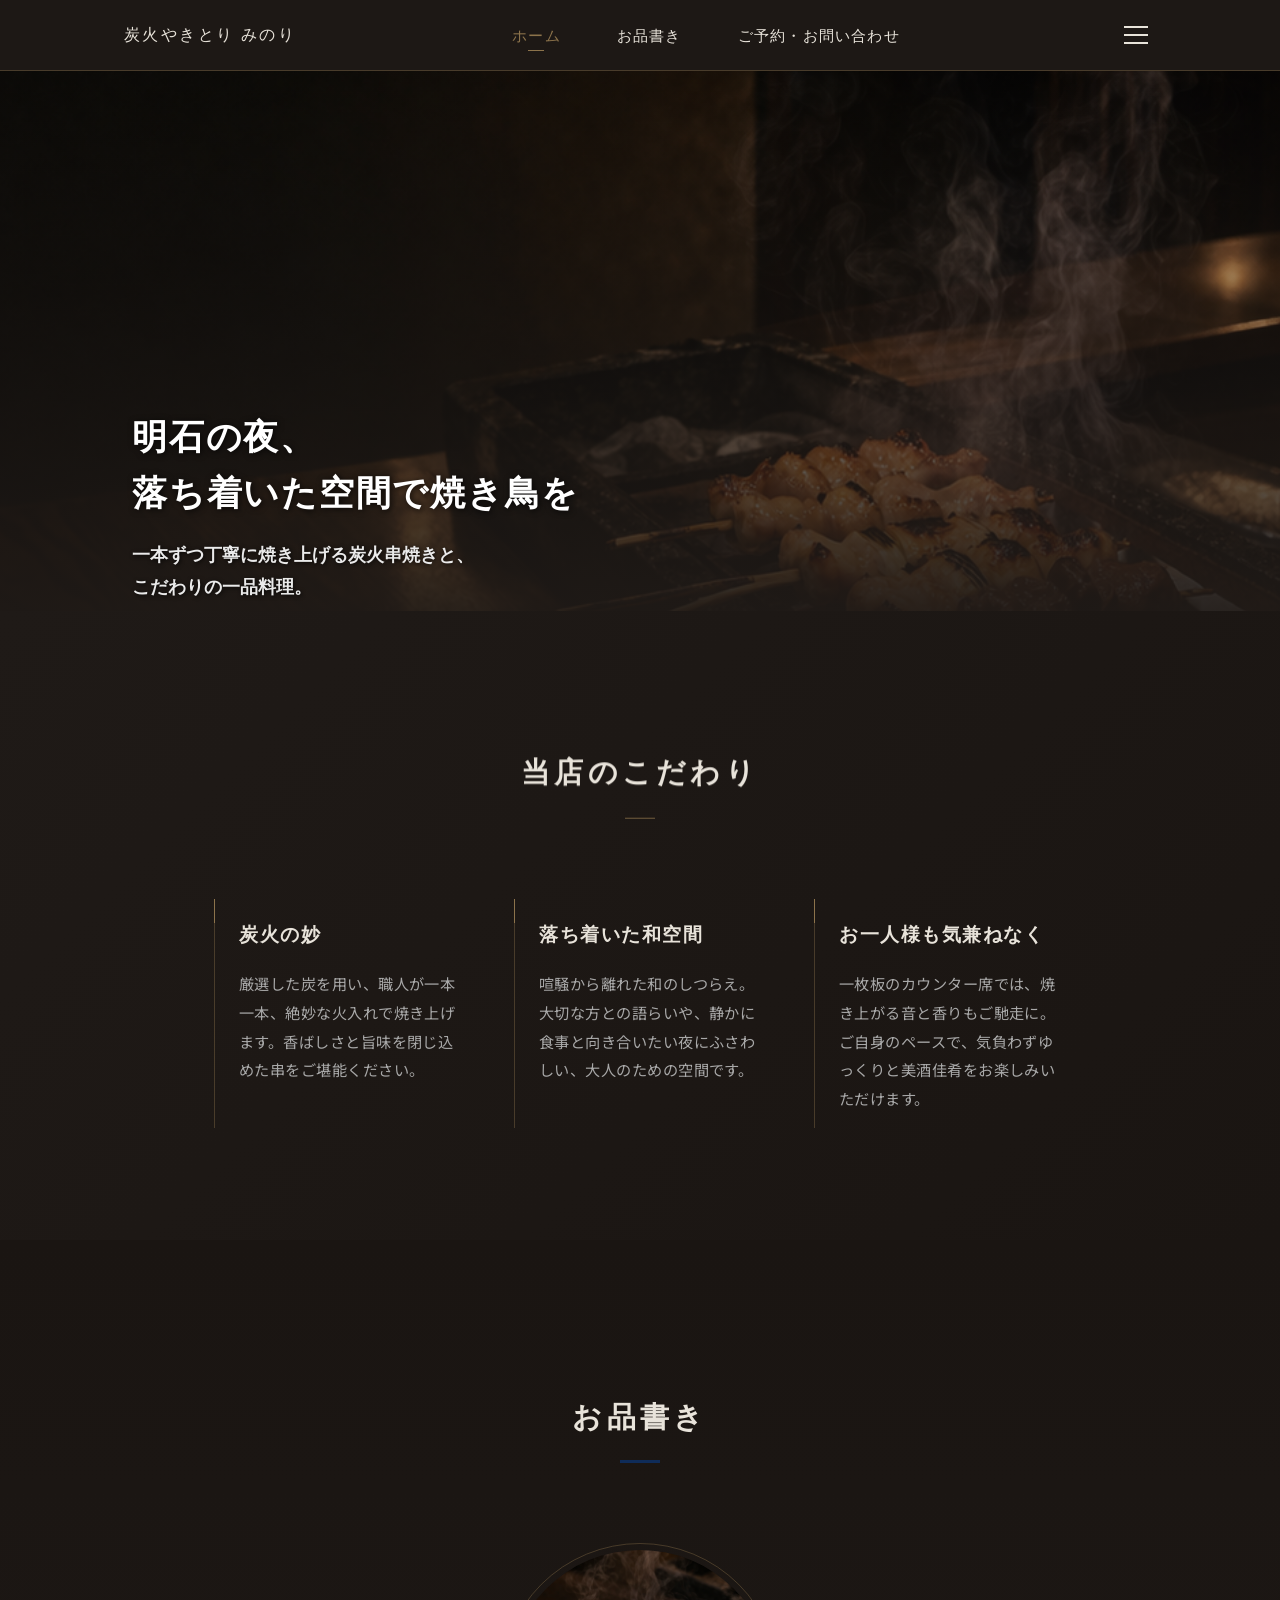
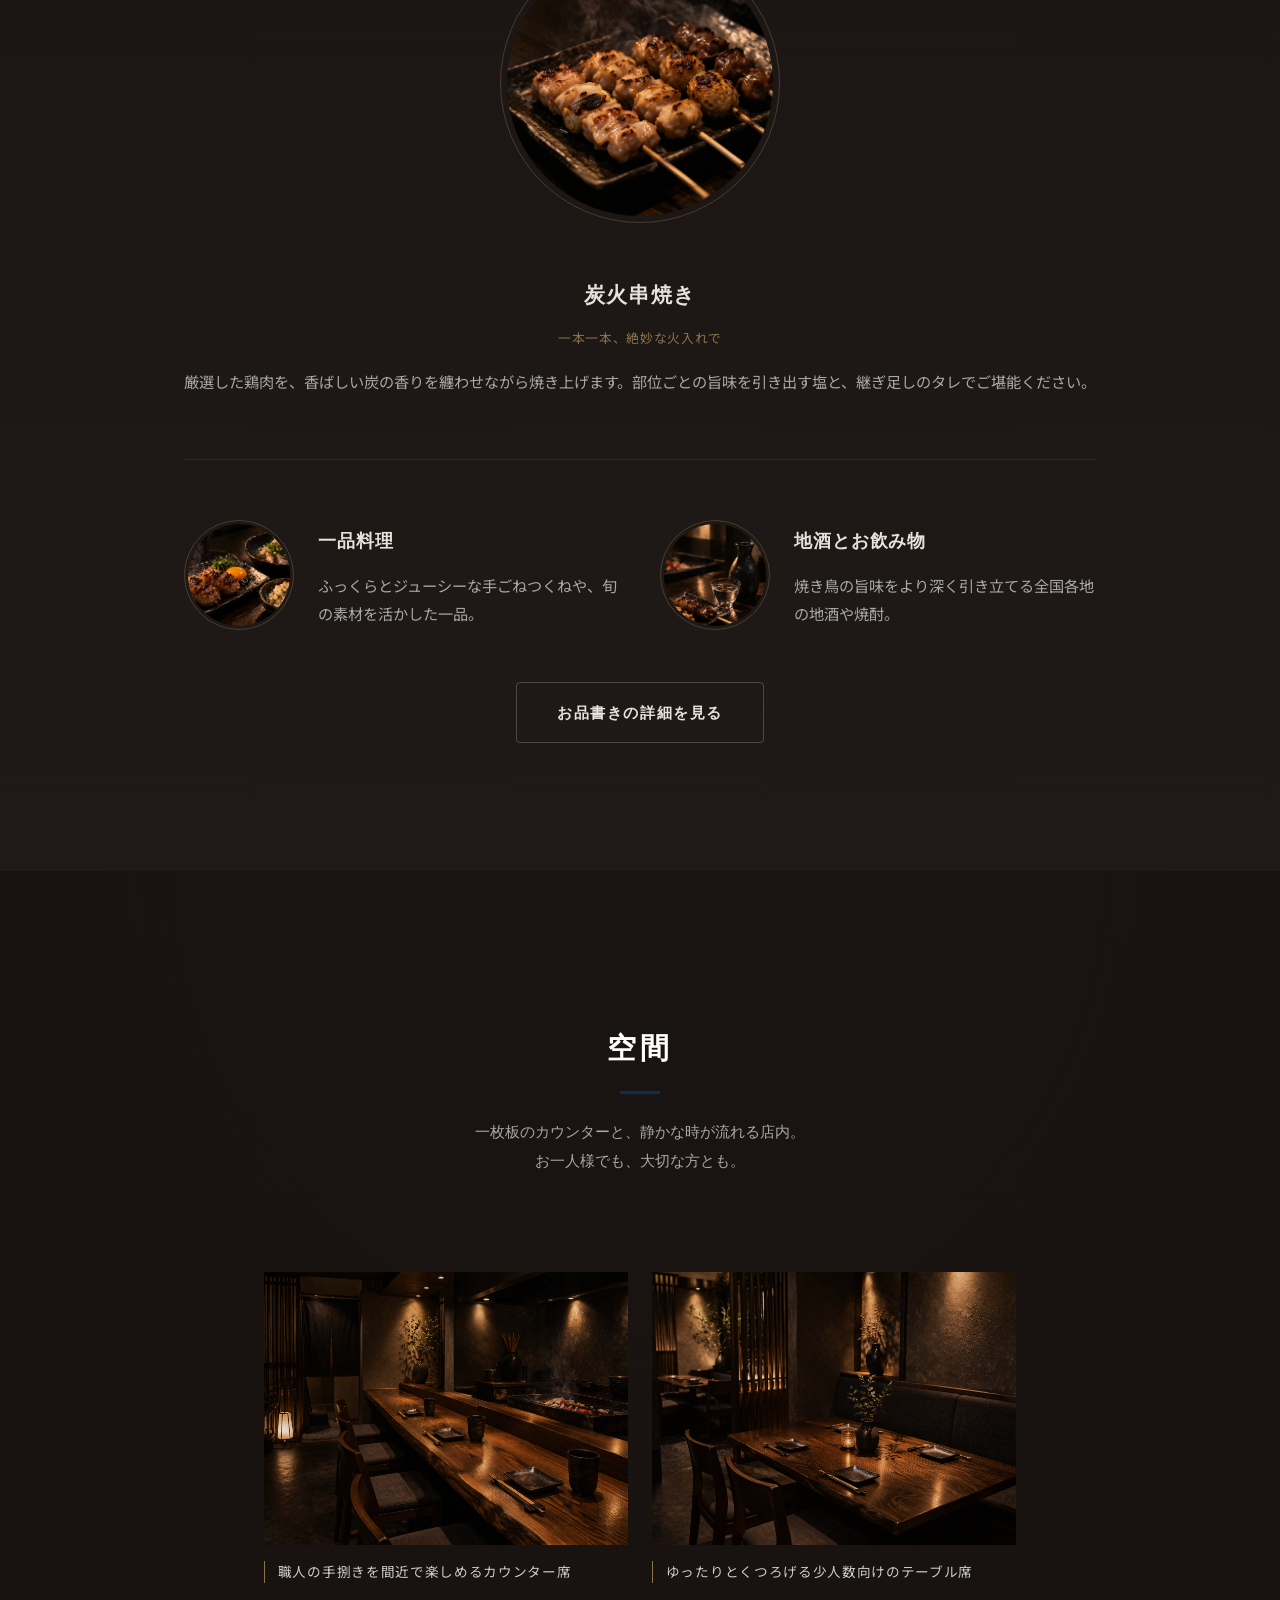
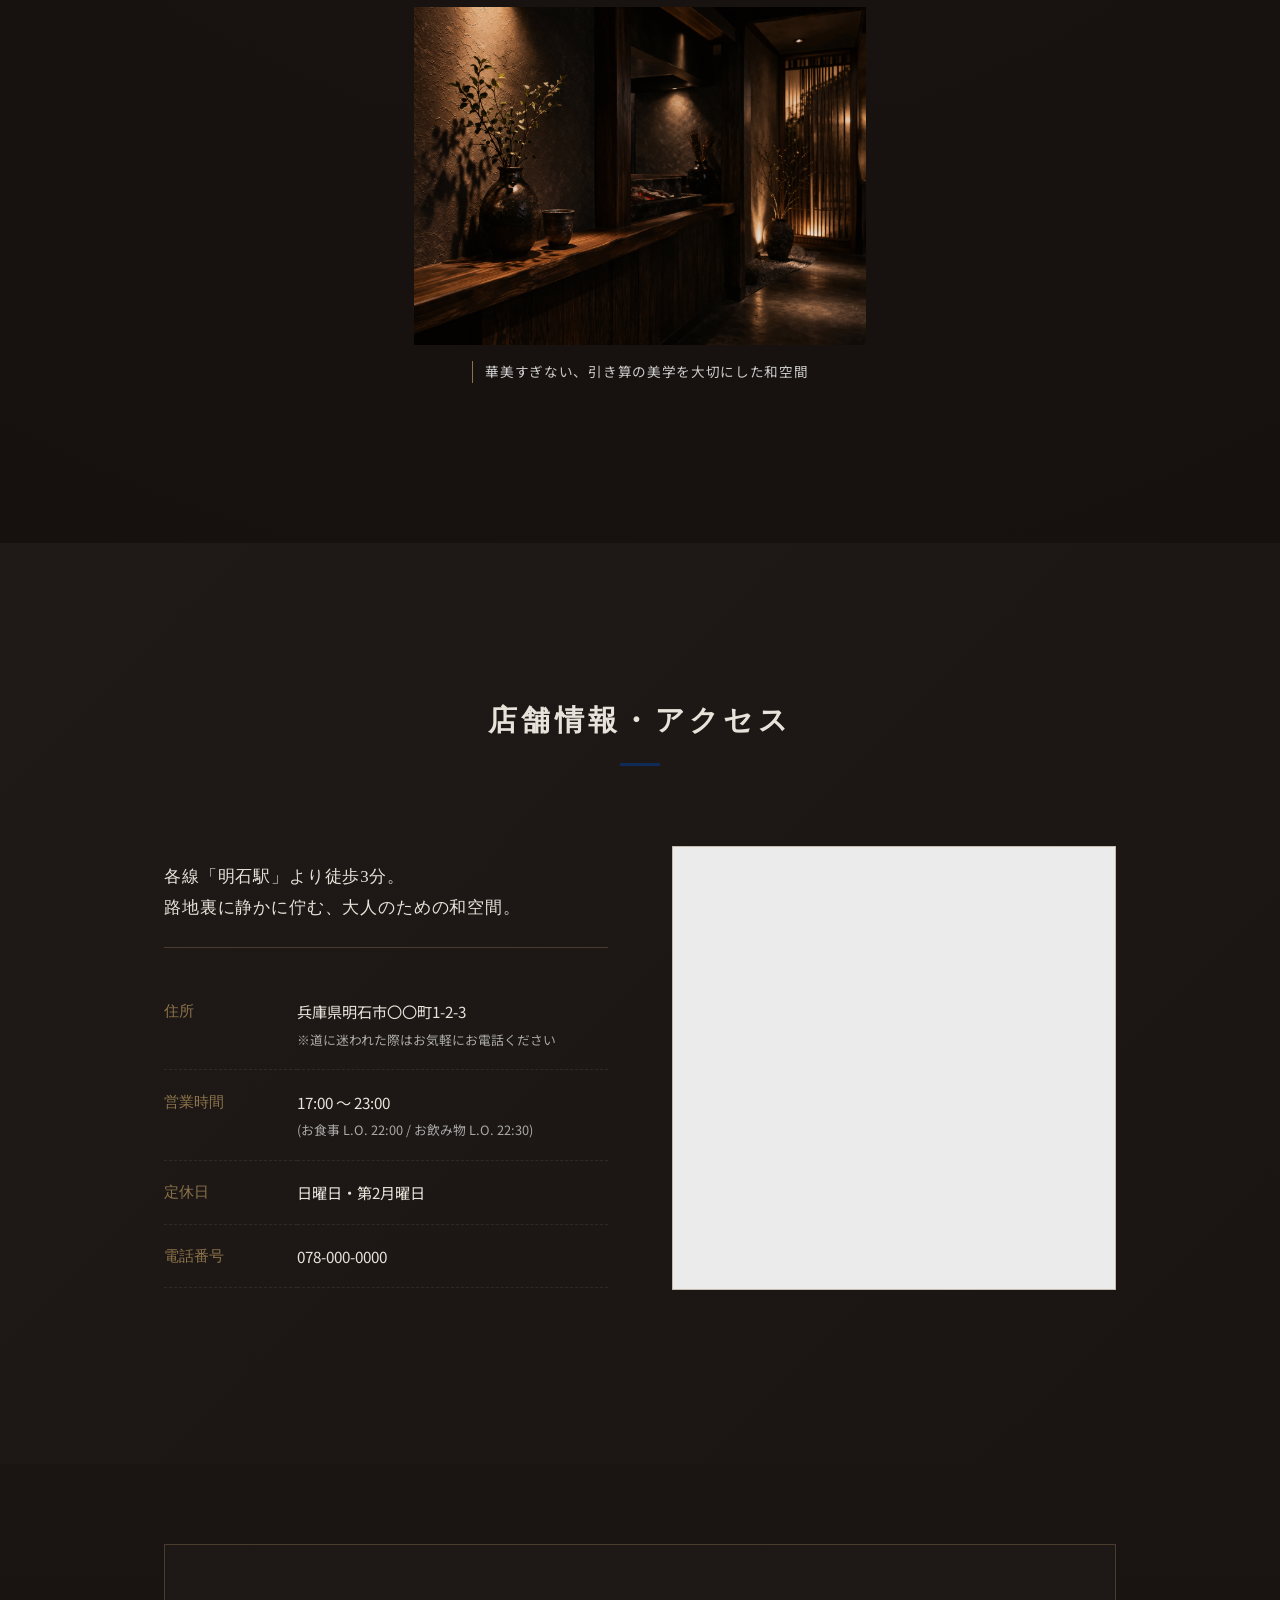
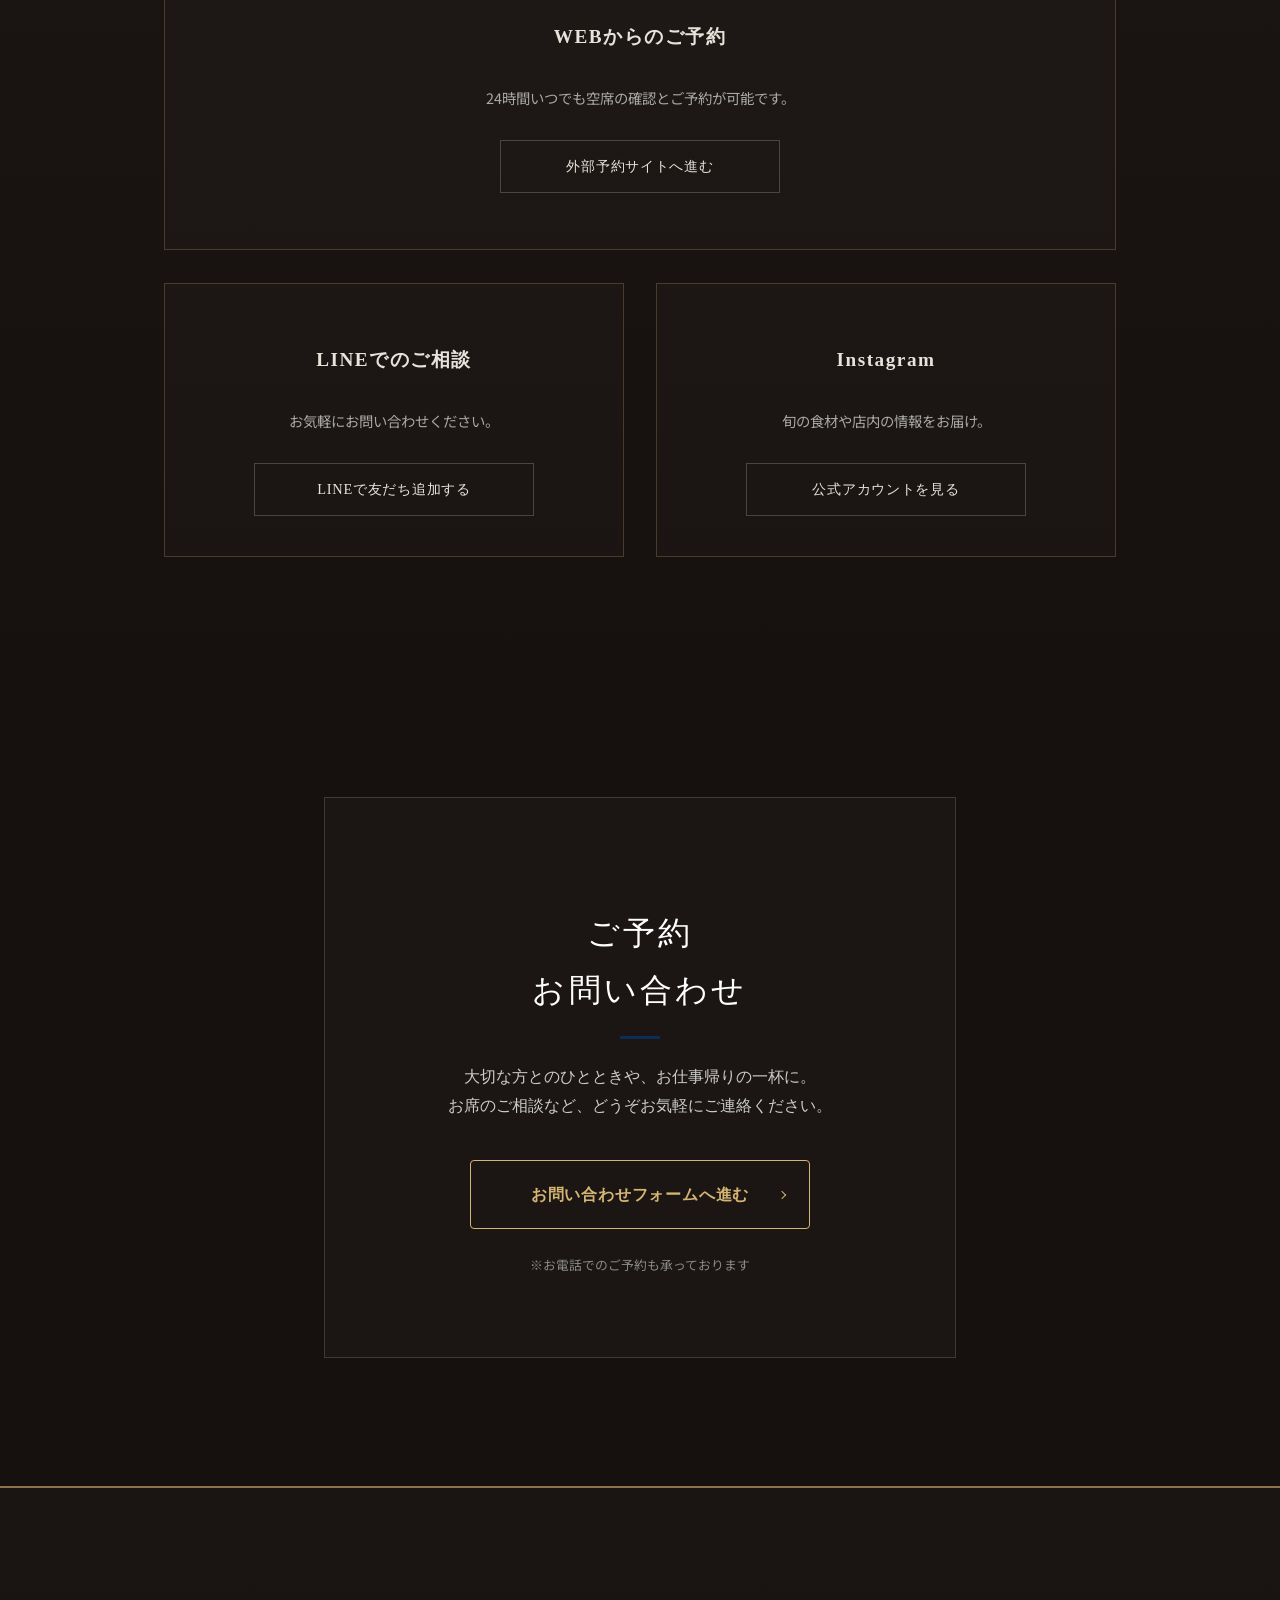
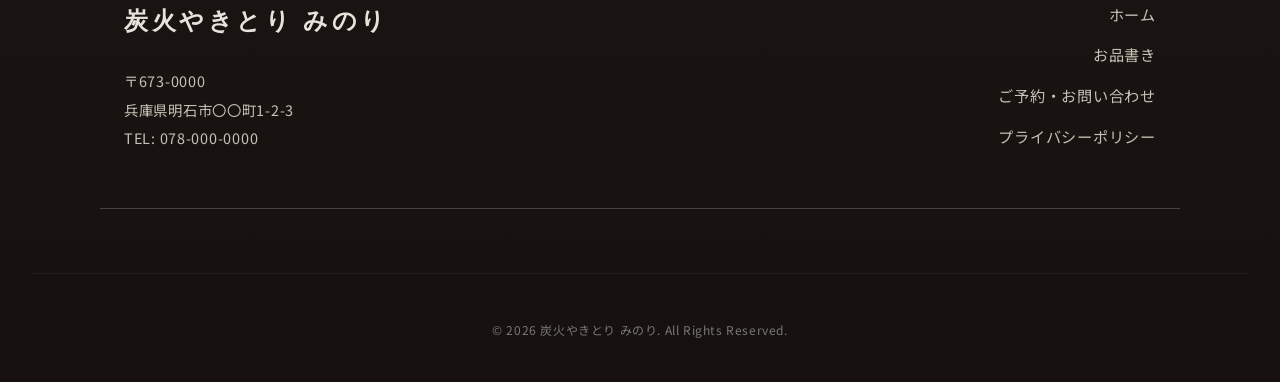
==== commit 09e58d3e: "Add files via upload" ====
--- a/index.html
+++ b/index.html
@@ -28,7 +28,14 @@
 <link rel="stylesheet" href="assets/css/components.css">
 <link rel="stylesheet" href="assets/css/sections.css">
 </head>
-<body class="site site--yakitori-akashi-01 page page--home"><header class="header yakitori-header">
+<body class="site site--yakitori-akashi-01 page page--home">
+  <div id="yakitori-loader" class="yakitori-loader">
+    <div class="yakitori-loader-content">
+      <p class="yakitori-loader-text">炭火やきとり みのり</p>
+      <div class="yakitori-loader-line"></div>
+    </div>
+  </div>
+  <header class="header yakitori-header">
   <div class="header-inner container yakitori-header-inner">
     <a href="index.html" class="logo yakitori-header-logo">炭火やきとり みのり</a>
     
--- a/assets/css/sections.css
+++ b/assets/css/sections.css
@@ -79,7 +79,6 @@
   backdrop-filter: blur(8px);
   -webkit-backdrop-filter: blur(8px);
   border-bottom: 1px solid var(--ya-border-gold);
-  padding: 1rem 0;
   position: sticky;
   top: 0;
   z-index: 1000;
@@ -712,4 +711,78 @@
 .is-js-active [data-anim="image-reveal"][data-anim-delay="4"] img { transition-delay: 0.6s; }
 @media (prefers-reduced-motion: reduce) {
   .is-js-active [data-anim] { transition: none !important; opacity: 1 !important; transform: none !important; }
+}
+
+/* =========================================================
+   yakitori-akashi-01: Loading Screen
+   ========================================================= */
+.yakitori-loader {
+  position: fixed;
+  inset: 0;
+  z-index: 9999;
+  /* サイトの世界観に合わせた、炭を思わせる深いグラデーション */
+  background: linear-gradient(135deg, var(--ya-bg-deep) 0%, var(--ya-bg-dark) 100%);
+  display: flex;
+  justify-content: center;
+  align-items: center;
+  transition: opacity 1s cubic-bezier(0.25, 0.46, 0.45, 0.94), visibility 1s;
+}
+
+/* 読み込み完了後に付与される非表示クラス */
+.yakitori-loader.is-loaded {
+  opacity: 0;
+  visibility: hidden;
+  pointer-events: none; /* DOMに残っても裏側のクリック等を阻害しない */
+}
+
+.yakitori-loader-content {
+  display: flex;
+  flex-direction: column;
+  align-items: center;
+  gap: 1.5rem;
+}
+
+.yakitori-loader-text {
+  font-family: "Yu Mincho", "Noto Serif JP", serif;
+  font-size: 1.1rem;
+  color: var(--ya-text-main);
+  letter-spacing: 0.25em; /* 文字間を広く取り、静けさを演出 */
+  margin: 0;
+  opacity: 0;
+  animation: ya-fade-in 1.5s ease forwards;
+}
+
+/* 文字の下にゆっくり伸びる繊細な金の線 */
+.yakitori-loader-line {
+  width: 0;
+  height: 1px;
+  background-color: #8c734b;
+  opacity: 0;
+  animation: ya-line-grow 1.5s ease 0.5s forwards; /* 文字より少し遅れて伸びる */
+}
+
+@keyframes ya-fade-in {
+  from { opacity: 0; transform: translateY(10px); }
+  to { opacity: 1; transform: translateY(0); }
+}
+@keyframes ya-line-grow {
+  from { width: 0; opacity: 0; }
+  to { width: 40px; opacity: 0.6; }
+}
+
+/* 視差効果・アニメーション低減設定のユーザーへの配慮 */
+@media (prefers-reduced-motion: reduce) {
+  .yakitori-loader-text {
+    animation: none;
+    opacity: 1;
+    transform: none;
+  }
+  .yakitori-loader-line {
+    animation: none;
+    width: 40px;
+    opacity: 0.6;
+  }
+  .yakitori-loader {
+    transition: opacity 0.3s ease, visibility 0.3s;
+  }
 }
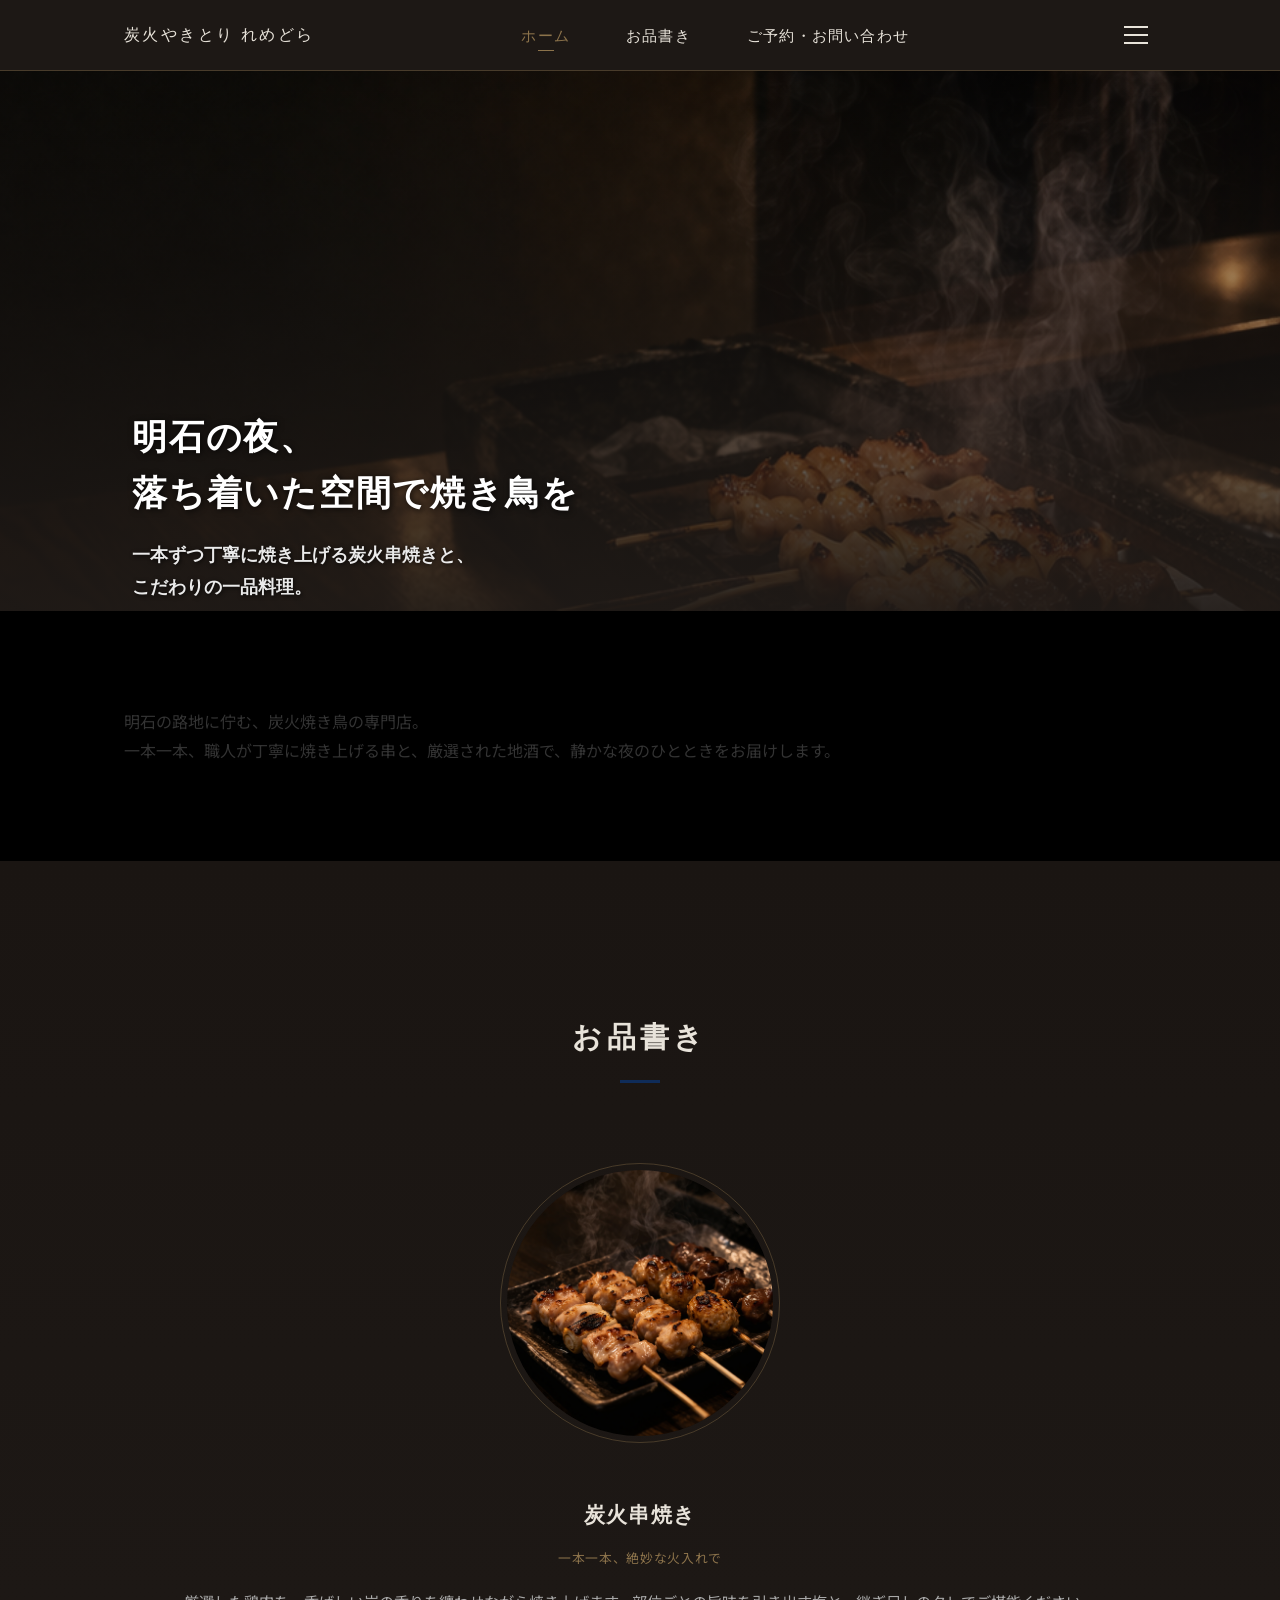
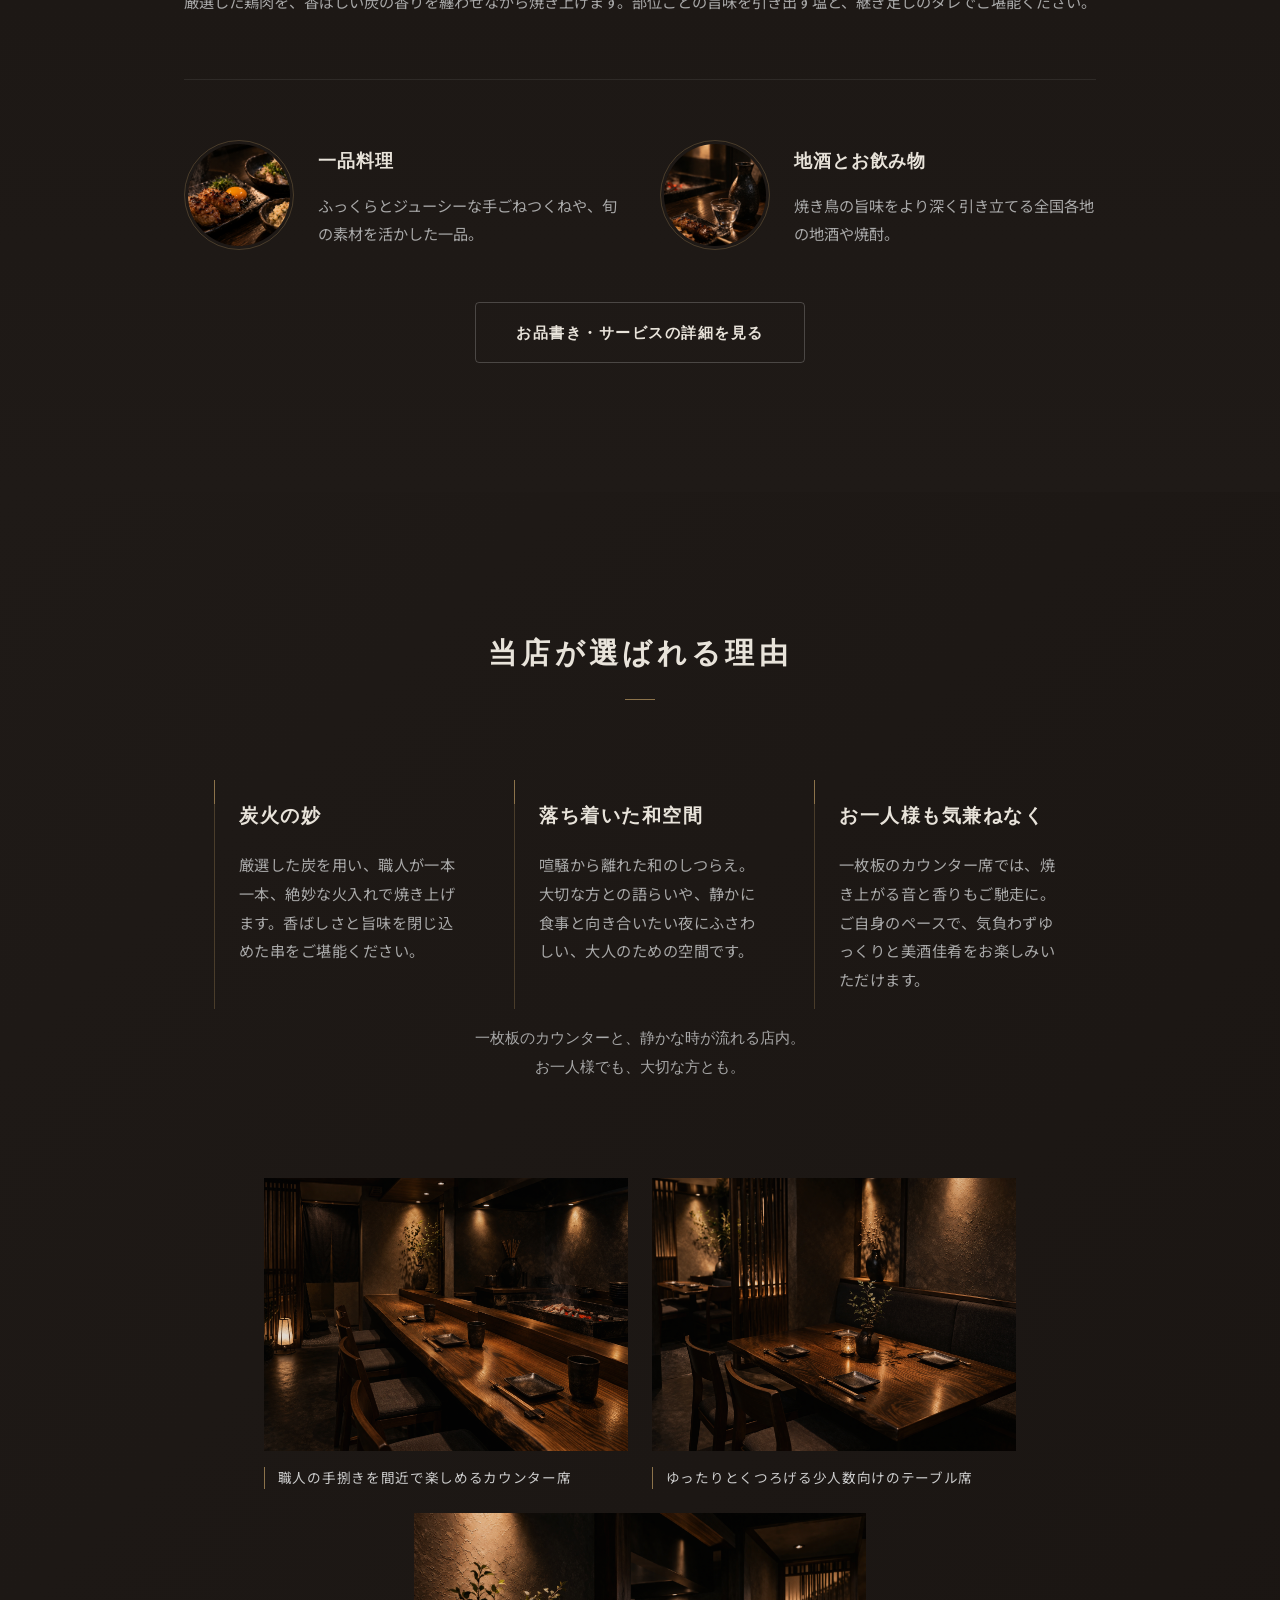
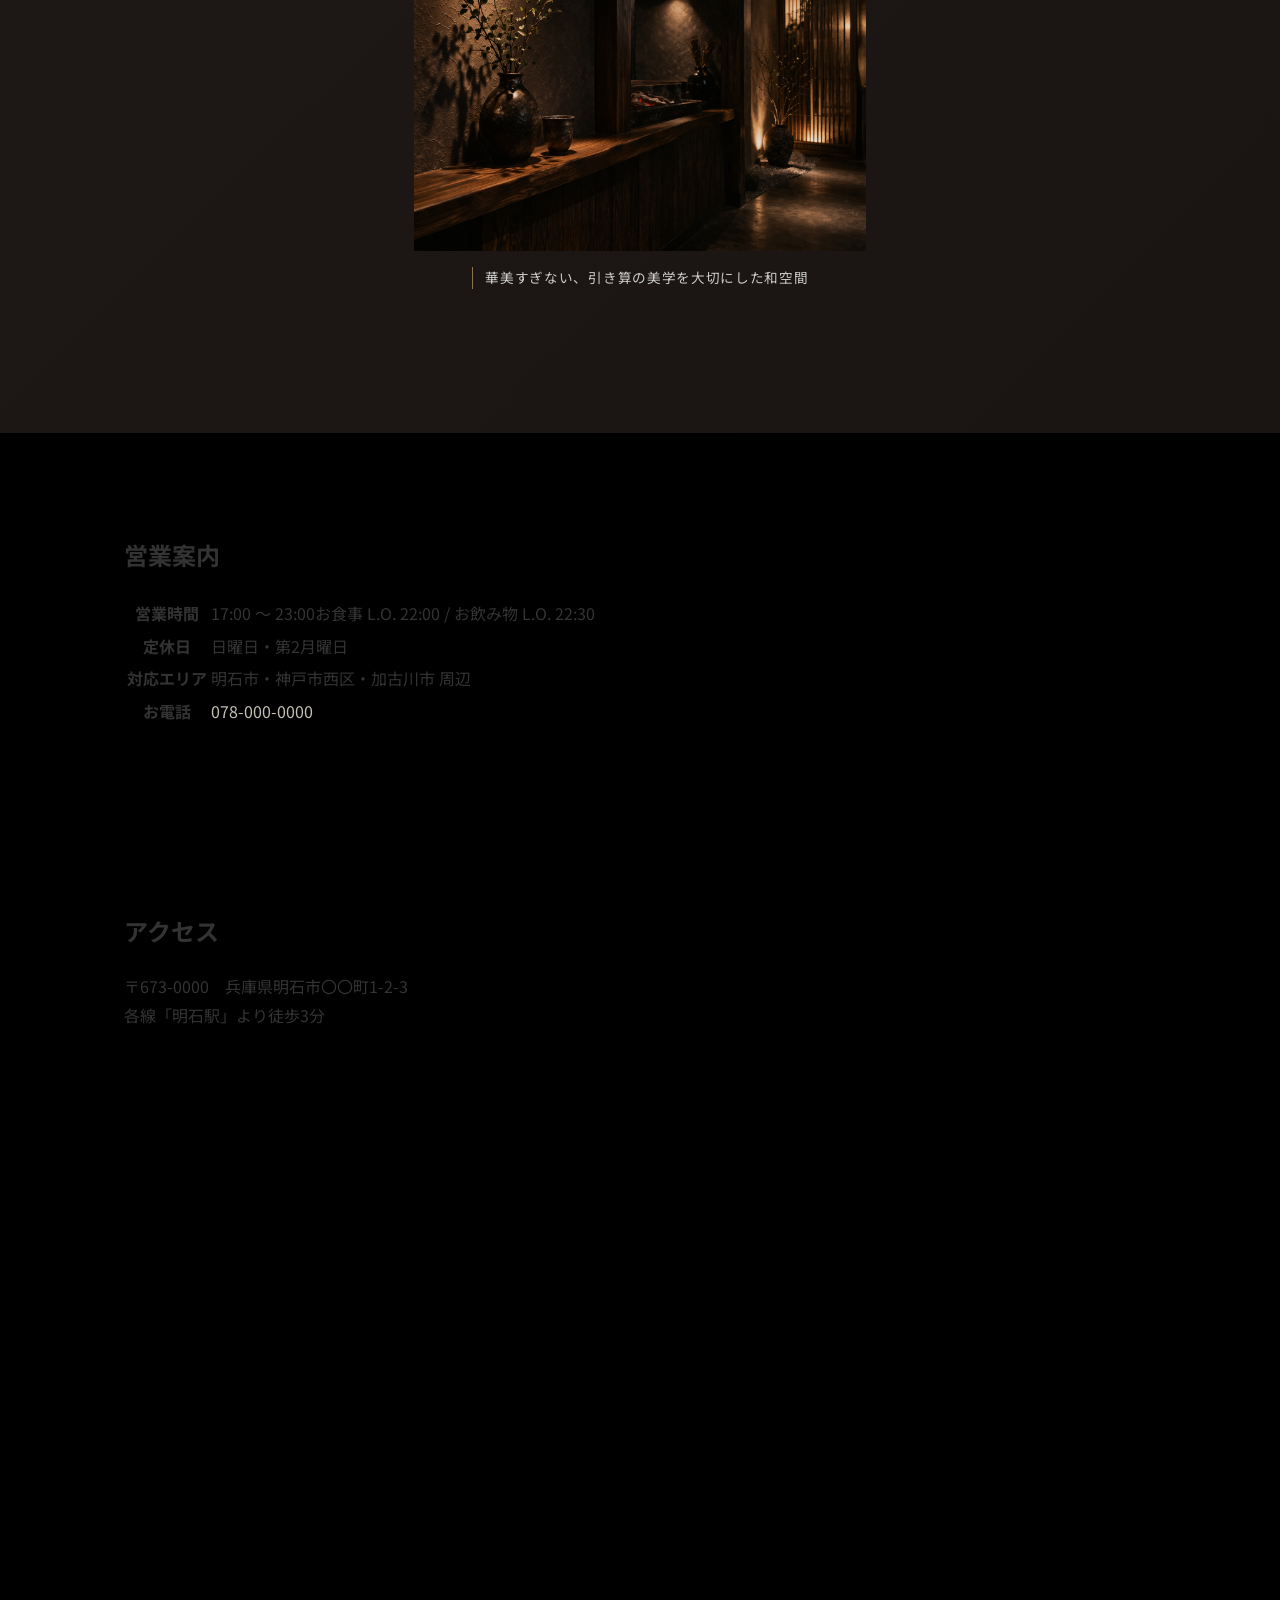
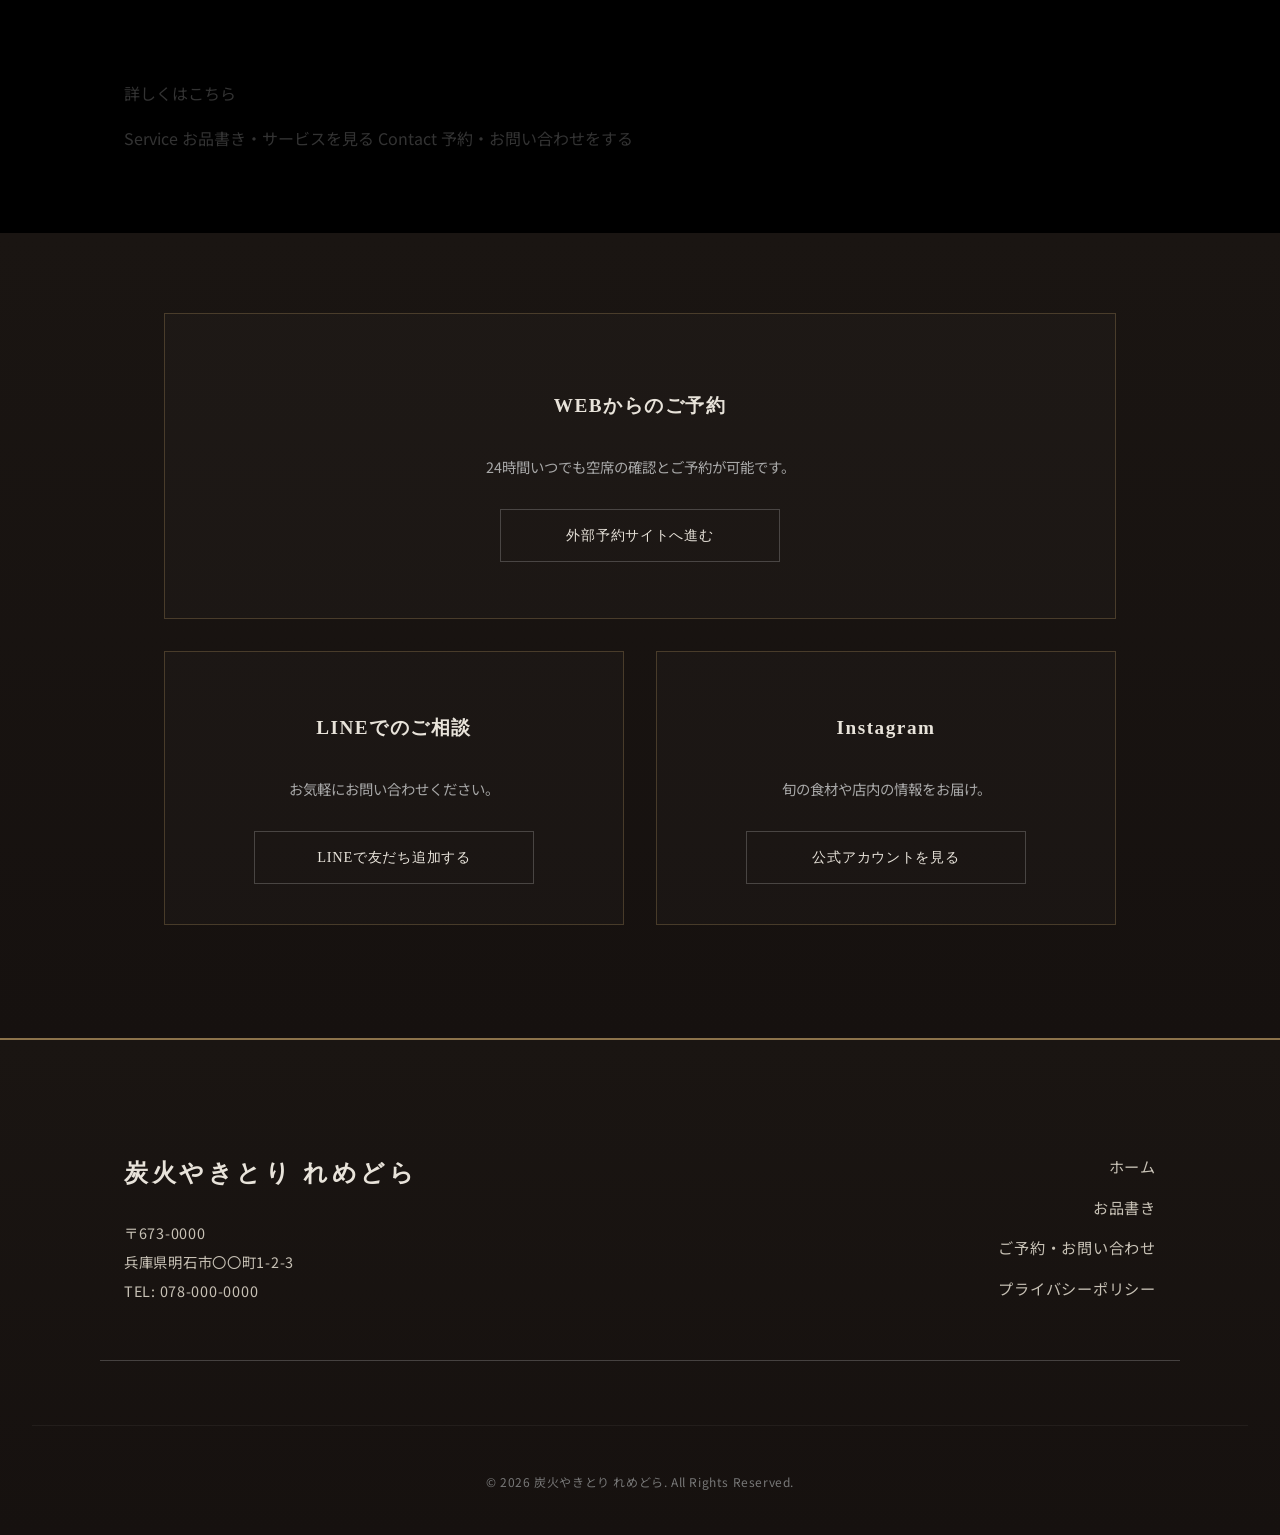
==== commit a9744d5f: "Add files via upload" ====
--- a/index.html
+++ b/index.html
@@ -1,279 +1,298 @@
-<!DOCTYPE html>
-<html lang="ja">
-<head>
-  <meta charset="UTF-8">
-  <meta name="viewport" content="width=device-width, initial-scale=1.0">
-  <title>炭火やきとり みのり | 明石でゆっくり楽しむ焼き鳥</title>
-  <meta name="description" content="明石でゆっくりと楽しめる焼き鳥屋。炭火で焼いた新鮮な鳥肉と、豊富な飲み物をお楽しみください。">
-  
-  <link rel="canonical" href="https://example.com/">
-  
-  <meta property="og:title" content="炭火やきとり みのり">
-  <meta property="og:description" content="明石でゆっくりと楽しめる焼き鳥屋。炭火で焼いた新鮮な鳥肉と、豊富な飲み物をお楽しみください。">
-  <meta property="og:type" content="website">
-  <meta property="og:url" content="https://example.com/">
-  <meta property="og:image" content="https://example.com/assets/images/ogp.jpg">
-  
-  <link rel="icon" href="assets/images/favicon.ico">
-  <link rel="apple-touch-icon" href="assets/images/apple-touch-icon.png">
-  
-  <script async src="https://www.googletagmanager.com/gtag/js?id=G-ABCDEFG123"></script>
-　<script>window.dataLayer=window.dataLayer||[];function gtag(){dataLayer.push(arguments);}gtag('js',new Date());gtag('config','G-ABCDEFG123');</script>
-
-  <link rel="preconnect" href="https://fonts.googleapis.com">
-  <link rel="preconnect" href="https://fonts.gstatic.com" crossorigin>
-  <link href="https://fonts.googleapis.com/css2?family=Noto+Sans+JP:wght@400;700&display=swap" rel="stylesheet">
-  
-  <link rel="stylesheet" href="assets/css/base.css">
-<link rel="stylesheet" href="assets/css/components.css">
-<link rel="stylesheet" href="assets/css/sections.css">
-</head>
-<body class="site site--yakitori-akashi-01 page page--home">
-  <div id="yakitori-loader" class="yakitori-loader">
-    <div class="yakitori-loader-content">
-      <p class="yakitori-loader-text">炭火やきとり みのり</p>
-      <div class="yakitori-loader-line"></div>
-    </div>
-  </div>
-  <header class="header yakitori-header">
-  <div class="header-inner container yakitori-header-inner">
-    <a href="index.html" class="logo yakitori-header-logo">炭火やきとり みのり</a>
-    
-    <nav class="nav-pc pc-only yakitori-nav-pc">
-      <ul>
-        <li><a href="index.html" class="is-current">ホーム</a></li>
-        <li><a href="service.html">お品書き</a></li>
-        <li><a href="contact.html">ご予約・お問い合わせ</a></li>
-      </ul>
-    </nav>
-    
-    <button class="menu-toggle sp-only yakitori-menu-toggle" data-js="menu-toggle" aria-label="メニューを開く" aria-expanded="false">
-      <span class="bar"></span><span class="bar"></span><span class="bar"></span>
-    </button>
-  </div>
-</header>
-
-<nav class="nav-sp yakitori-nav-sp" data-js="mobile-nav" aria-hidden="true">
-  <ul class="yakitori-nav-sp-list">
-    <li><a href="index.html">ホーム</a></li>
-    <li><a href="service.html">お品書き</a></li>
-    <li><a href="contact.html">ご予約・お問い合わせ</a></li>
-  </ul>
-</nav>
-
-  <main>
-    <section class="hero home-hero ya-hero">
-  <div class="hero-overlay ya-hero-overlay"></div>
-  <div class="container hero-content reveal ya-hero-content">
-    <div class="ya-hero-text-wrap">
-      <h1 class="hero-title ya-hero-title">明石の夜、<br>落ち着いた空間で焼き鳥を</h1>
-      <p class="hero-sub ya-hero-sub">一本ずつ丁寧に焼き上げる炭火串焼きと、<br>こだわりの一品料理。</p>
-    </div>
-  </div>
-</section>
-
-<section class="section yakitori-concept-section">
-  <div class="container reveal yakitori-concept-container">
-    <h2 class="sec-title yakitori-concept-title" data-anim="fade-up">当店のこだわり</h2>
-    <div class="yakitori-concept-timeline">
-      <div class="yakitori-concept-item" data-anim="fade-up" data-anim-delay="1">
-        <h3 class="yakitori-concept-heading">炭火の妙</h3>
-        <p class="yakitori-concept-text">厳選した炭を用い、職人が一本一本、絶妙な火入れで焼き上げます。香ばしさと旨味を閉じ込めた串をご堪能ください。</p>
-      </div>
-      <div class="yakitori-concept-item" data-anim="fade-up" data-anim-delay="2">
-        <h3 class="yakitori-concept-heading">落ち着いた和空間</h3>
-        <p class="yakitori-concept-text">喧騒から離れた和のしつらえ。大切な方との語らいや、静かに食事と向き合いたい夜にふさわしい、大人のための空間です。</p>
-      </div>
-      <div class="yakitori-concept-item" data-anim="fade-up" data-anim-delay="3">
-        <h3 class="yakitori-concept-heading">お一人様も気兼ねなく</h3>
-        <p class="yakitori-concept-text">一枚板のカウンター席では、焼き上がる音と香りもご馳走に。ご自身のペースで、気負わずゆっくりと美酒佳肴をお楽しみいただけます。</p>
-      </div>
-    </div>
-  </div>
-</section>
-
-<section class="section yakitori-service-section">
-  <div class="container reveal yakitori-service-container">
-    <h2 class="sec-title yakitori-service-sec-title" data-anim="fade-up">お品書き</h2>
-    <div class="yakitori-service-grid">
-      
-      <article class="yakitori-service-card yakitori-service-card--featured" data-anim="fade-up" data-anim-delay="1">
-        <div class="yakitori-service-img-plate">
-          <img src="assets/images/service1.jpg" alt="炭火串焼き" class="yakitori-service-img-circle">
-        </div>
-        <div class="yakitori-service-body">
-          <h3 class="yakitori-service-title">炭火串焼き</h3>
-          <p class="yakitori-service-subtitle">一本一本、絶妙な火入れで</p>
-          <p class="yakitori-service-text">厳選した鶏肉を、香ばしい炭の香りを纏わせながら焼き上げます。部位ごとの旨味を引き出す塩と、継ぎ足しのタレでご堪能ください。</p>
-        </div>
-      </article>
-
-      <div class="yakitori-service-subgrid">
-        <article class="yakitori-service-card yakitori-service-card--list" data-anim="fade-up" data-anim-delay="2">
-          <div class="yakitori-service-img-plate">
-            <img src="assets/images/service2.jpg" alt="自家製つくねと一品料理" class="yakitori-service-img-circle">
-          </div>
-          <div class="yakitori-service-body">
-            <h3 class="yakitori-service-title">一品料理</h3>
-            <p class="yakitori-service-text">ふっくらとジューシーな手ごねつくねや、旬の素材を活かした一品。</p>
-          </div>
-        </article>
-
-        <article class="yakitori-service-card yakitori-service-card--list" data-anim="fade-up" data-anim-delay="3">
-          <div class="yakitori-service-img-plate">
-            <img src="assets/images/service3.jpg" alt="地酒とお飲み物" class="yakitori-service-img-circle">
-          </div>
-          <div class="yakitori-service-body">
-            <h3 class="yakitori-service-title">地酒とお飲み物</h3>
-            <p class="yakitori-service-text">焼き鳥の旨味をより深く引き立てる全国各地の地酒や焼酎。</p>
-          </div>
-        </article>
-      </div>
-
-    </div>
-    <div class="text-center u-mt-40 yakitori-service-btn-wrap" data-anim="fade-up">
-      <a href="service.html" class="btn btn-outline yakitori-service-btn">お品書きの詳細を見る</a>
-    </div>
-  </div>
-</section>
-
-<section class="section yakitori-interior-section">
-  <div class="container reveal yakitori-interior-container">
-    <h2 class="sec-title yakitori-interior-title" data-anim="fade-up">空間</h2>
-    <p class="yakitori-interior-lead" data-anim="fade-up" data-anim-delay="1">一枚板のカウンターと、静かな時が流れる店内。<br>お一人様でも、大切な方とも。</p>
-    
-    <div class="yakitori-interior-gallery" data-anim="fade-in" data-anim-delay="2">
-      <figure class="yakitori-interior-item">
-        <img src="assets/images/interior1.jpg" alt="落ち着いた雰囲気のカウンター席" class="yakitori-interior-img">
-        <figcaption class="yakitori-interior-caption">職人の手捌きを間近で楽しめるカウンター席</figcaption>
-      </figure>
-      <figure class="yakitori-interior-item">
-        <img src="assets/images/interior2.jpg" alt="清潔感のあるテーブル席" class="yakitori-interior-img">
-        <figcaption class="yakitori-interior-caption">ゆったりとくつろげる少人数向けのテーブル席</figcaption>
-      </figure>
-      <figure class="yakitori-interior-item">
-        <img src="assets/images/interior3.jpg" alt="和のしつらえ" class="yakitori-interior-img">
-        <figcaption class="yakitori-interior-caption">華美すぎない、引き算の美学を大切にした和空間</figcaption>
-      </figure>
-    </div>
-  </div>
-</section>
-
-<section class="section yakitori-access-section">
-  <div class="container reveal yakitori-access-container">
-    <h2 class="sec-title yakitori-access-title">店舗情報・アクセス</h2>
-    
-    <div class="access-grid yakitori-access-grid">
-      <div class="access-info yakitori-access-info-wrap">
-        
-        <p class="yakitori-access-lead">各線「明石駅」より徒歩3分。<br>路地裏に静かに佇む、大人のための和空間。</p>
-        
-        <table class="info-table yakitori-access-table">
-          <tbody>
-            <tr>
-              <th>住所</th>
-              <td>兵庫県明石市〇〇町1-2-3<br><span class="yakitori-access-subtext">※道に迷われた際はお気軽にお電話ください</span></td>
-            </tr>
-            <tr>
-              <th>営業時間</th>
-              <td>17:00 〜 23:00 <span class="yakitori-access-subtext">(お食事 L.O. 22:00 / お飲み物 L.O. 22:30)</span></td>
-            </tr>
-            <tr>
-              <th>定休日</th>
-              <td>日曜日・第2月曜日</td>
-            </tr>
-            <tr>
-              <th>電話番号</th>
-              <td>078-000-0000</td>
-            </tr>
-          </tbody>
-        </table>
-
-        
-      </div>
-      
-      <div class="access-map yakitori-access-map-wrap">
-        <div class="map-iframe-wrapper yakitori-access-map">
-          <iframe src="https://www.google.com/maps/embed?pb=!1m18!1m12!1m3!1d3282.1803394127523!2d135.58551747462758!3d34.65014827293765!2m3!1f0!2f0!3f0!3m2!1i1024!2i768!4f13.1!3m3!1m2!1s0x6000df760cc7dd29%3A0x222f1e658e84c664!2z6L-R55W_5aSn5a2mIOadseWkp-mYquOCreODo-ODs-ODkeOCuQ!5e0!3m2!1sja!2sjp!4v1775492628500!5m2!1sja!2sjp" width="600" height="450" style="border:0;" allowfullscreen="" loading="lazy" referrerpolicy="no-referrer-when-downgrade"></iframe>
-        </div>
-      </div>
-    </div>
-    
-  </div>
-</section>
-
-
-<section class="section yakitori-connect-section">
-  <div class="container reveal yakitori-connect-container">
-    <div class="yakitori-connect-grid">
-      
-      <div class="yakitori-connect-item yakitori-connect-item--main" data-anim="fade-up" data-anim-delay="1">
-        <h3 class="yakitori-connect-heading">WEBからのご予約</h3>
-        <p class="yakitori-connect-text">24時間いつでも空席の確認とご予約が可能です。</p>
-        <a href="#" class="yakitori-connect-btn" data-ga4-event="click_external_reserve">外部予約サイトへ進む</a>
-      </div>
-
-      <div class="yakitori-connect-item yakitori-connect-item--sub" data-anim="fade-up" data-anim-delay="2">
-        <h3 class="yakitori-connect-heading">LINEでのご相談</h3>
-        <p class="yakitori-connect-text">お気軽にお問い合わせください。</p>
-        <a href="#" class="yakitori-connect-btn" data-ga4-event="click_line">LINEで友だち追加する</a>
-      </div>
-
-      <div class="yakitori-connect-item yakitori-connect-item--sub" data-anim="fade-up" data-anim-delay="3">
-        <h3 class="yakitori-connect-heading">Instagram</h3>
-        <p class="yakitori-connect-text">旬の食材や店内の情報をお届け。</p>
-        <a href="#" class="yakitori-connect-btn" data-ga4-event="click_instagram">公式アカウントを見る</a>
-      </div>
-
-    </div>
-  </div>
-</section>
-
-    <section class="section cta-section text-center ya-cta-section">
-  <div class="container reveal ya-cta-container">
-    <div class="ya-cta-box">
-      <h2 class="sec-title cta-title ya-cta-title">ご予約<br>お問い合わせ</h2>
-      <p class="cta-text ya-cta-text">
-        大切な方とのひとときや、お仕事帰りの一杯に。<br>
-        お席のご相談など、どうぞお気軽にご連絡ください。
-      </p>
-      <div class="ya-cta-action">
-        <a href="contact.html" class="btn btn-primary ya-cta-btn">
-          お問い合わせフォームへ進む
-        </a>
-      </div>
-      <p class="ya-cta-note">※お電話でのご予約も承っております</p>
-    </div>
-  </div>
-</section>
-  </main>
-
-  <footer class="footer yakitori-footer">
-  <div class="container footer-inner yakitori-footer-inner">
-    <div class="footer-info yakitori-footer-info">
-      <div class="footer-logo yakitori-footer-logo">炭火やきとり みのり</div>
-      <p class="yakitori-footer-address">
-        〒673-0000<br>
-        兵庫県明石市〇〇町1-2-3<br>
-        TEL: <a href="tel:0780000000" class="yakitori-footer-tel">078-000-0000</a>
-      </p>
-    </div>
-    <div class="footer-links yakitori-footer-links">
-      <ul class="yakitori-footer-nav">
-        <li><a href="index.html">ホーム</a></li>
-        <li><a href="service.html">お品書き</a></li>
-        <li><a href="contact.html">ご予約・お問い合わせ</a></li>
-        <li><a href="privacy.html">プライバシーポリシー</a></li>
-      </ul>
-    </div>
-  </div>
-  <div class="footer-copy yakitori-footer-copy">
-    <small>&copy; 2026 炭火やきとり みのり. All Rights Reserved.</small>
-  </div>
-</footer>
-
-  <script src="assets/js/main.js"></script>
-  <script src="assets/js/custom-anim.js"></script>
-  <script src="assets/js/custom-analytics.js"></script>
-</body>
-</html>+<!DOCTYPE html>
+<html lang="ja">
+<head>
+  <meta charset="UTF-8">
+  <meta name="viewport" content="width=device-width, initial-scale=1.0">
+  <title>炭火やきとり れめどら | 明石でゆっくり楽しむ焼き鳥</title>
+  <meta name="description" content="明石でゆっくりと楽しめる焼き鳥屋。炭火で焼いた新鮮な鳥肉と、豊富な飲み物をお楽しみください。">
+
+  <link rel="canonical" href="https://example.com/">
+
+  <meta property="og:title" content="炭火やきとり れめどら">
+  <meta property="og:description" content="明石でゆっくりと楽しめる焼き鳥屋。炭火で焼いた新鮮な鳥肉と、豊富な飲み物をお楽しみください。">
+  <meta property="og:type" content="website">
+  <meta property="og:url" content="https://example.com/">
+  <meta property="og:image" content="https://example.com/assets/images/ogp.jpg">
+
+  <link rel="icon" href="assets/images/favicon.ico">
+  <link rel="apple-touch-icon" href="assets/images/apple-touch-icon.png">
+
+  <script async src="https://www.googletagmanager.com/gtag/js?id=G-ABCDEFG123"></script>
+　<script>window.dataLayer=window.dataLayer||[];function gtag(){dataLayer.push(arguments);}gtag('js',new Date());gtag('config','G-ABCDEFG123');</script>
+
+  <link rel="preconnect" href="https://fonts.googleapis.com">
+  <link rel="preconnect" href="https://fonts.gstatic.com" crossorigin>
+  <link href="https://fonts.googleapis.com/css2?family=Noto+Sans+JP:wght@400;700&display=swap" rel="stylesheet">
+
+  <link rel="stylesheet" href="assets/css/base.css">
+  <link rel="stylesheet" href="assets/css/components.css">
+  <link rel="stylesheet" href="assets/css/sections.css">
+</head>
+<body class="site site--yakitori-akashi-01 page page--home">
+  <div id="yakitori-loader" class="yakitori-loader">
+    <div class="yakitori-loader-content">
+      <p class="yakitori-loader-text">炭火やきとり れめどら</p>
+      <div class="yakitori-loader-line"></div>
+    </div>
+  </div>
+
+  <header class="header yakitori-header">
+    <div class="header-inner container yakitori-header-inner">
+      <a href="index.html" class="logo yakitori-header-logo">炭火やきとり れめどら</a>
+      <nav class="nav-pc pc-only yakitori-nav-pc">
+        <ul>
+          <li><a href="index.html" class="is-current">ホーム</a></li>
+          <li><a href="service.html">お品書き</a></li>
+          <li><a href="contact.html">ご予約・お問い合わせ</a></li>
+        </ul>
+      </nav>
+      <button class="menu-toggle sp-only yakitori-menu-toggle" data-js="menu-toggle" aria-label="メニューを開く" aria-expanded="false">
+        <span class="bar"></span><span class="bar"></span><span class="bar"></span>
+      </button>
+    </div>
+  </header>
+
+  <nav class="nav-sp yakitori-nav-sp" data-js="mobile-nav" aria-hidden="true">
+    <ul class="yakitori-nav-sp-list">
+      <li><a href="index.html">ホーム</a></li>
+      <li><a href="service.html">お品書き</a></li>
+      <li><a href="contact.html">ご予約・お問い合わせ</a></li>
+    </ul>
+  </nav>
+
+  <main>
+
+    <!-- SECTION START: First View -->
+    <section class="hero home-hero ya-hero" data-section="first-view">
+      <div class="hero-overlay ya-hero-overlay"></div>
+      <div class="container hero-content reveal ya-hero-content">
+        <div class="ya-hero-text-wrap">
+          <h1 class="hero-title ya-hero-title">明石の夜、<br>落ち着いた空間で焼き鳥を</h1>
+          <p class="hero-sub ya-hero-sub">一本ずつ丁寧に焼き上げる炭火串焼きと、<br>こだわりの一品料理。</p>
+        </div>
+      </div>
+    </section>
+    <!-- SECTION END: First View -->
+
+    <!-- SECTION START: Mini About -->
+    <section class="section yakitori-mini-about-section" data-section="mini-about">
+      <div class="container reveal yakitori-mini-about-container">
+        <p class="yakitori-mini-about-lead" data-anim="fade-up">
+          明石の路地に佇む、炭火焼き鳥の専門店。<br>
+          一本一本、職人が丁寧に焼き上げる串と、厳選された地酒で、静かな夜のひとときをお届けします。
+        </p>
+      </div>
+    </section>
+    <!-- SECTION END: Mini About -->
+
+    <!-- SECTION START: Service Preview -->
+    <section class="section yakitori-service-section" data-section="service-preview">
+      <div class="container reveal yakitori-service-container">
+        <h2 class="sec-title yakitori-service-sec-title" data-anim="fade-up">お品書き</h2>
+        <div class="yakitori-service-grid">
+
+          <article class="yakitori-service-card yakitori-service-card--featured" data-anim="fade-up" data-anim-delay="1">
+            <div class="yakitori-service-img-plate">
+              <img src="assets/images/service1.jpg" alt="炭火串焼き" class="yakitori-service-img-circle">
+            </div>
+            <div class="yakitori-service-body">
+              <h3 class="yakitori-service-title">炭火串焼き</h3>
+              <p class="yakitori-service-subtitle">一本一本、絶妙な火入れで</p>
+              <p class="yakitori-service-text">厳選した鶏肉を、香ばしい炭の香りを纏わせながら焼き上げます。部位ごとの旨味を引き出す塩と、継ぎ足しのタレでご堪能ください。</p>
+            </div>
+          </article>
+
+          <div class="yakitori-service-subgrid">
+            <article class="yakitori-service-card yakitori-service-card--list" data-anim="fade-up" data-anim-delay="2">
+              <div class="yakitori-service-img-plate">
+                <img src="assets/images/service2.jpg" alt="自家製つくねと一品料理" class="yakitori-service-img-circle">
+              </div>
+              <div class="yakitori-service-body">
+                <h3 class="yakitori-service-title">一品料理</h3>
+                <p class="yakitori-service-text">ふっくらとジューシーな手ごねつくねや、旬の素材を活かした一品。</p>
+              </div>
+            </article>
+
+            <article class="yakitori-service-card yakitori-service-card--list" data-anim="fade-up" data-anim-delay="3">
+              <div class="yakitori-service-img-plate">
+                <img src="assets/images/service3.jpg" alt="地酒とお飲み物" class="yakitori-service-img-circle">
+              </div>
+              <div class="yakitori-service-body">
+                <h3 class="yakitori-service-title">地酒とお飲み物</h3>
+                <p class="yakitori-service-text">焼き鳥の旨味をより深く引き立てる全国各地の地酒や焼酎。</p>
+              </div>
+            </article>
+          </div>
+
+        </div>
+        <div class="text-center u-mt-40 yakitori-service-btn-wrap" data-anim="fade-up">
+          <a href="service.html" class="btn btn-outline yakitori-service-btn">お品書き・サービスの詳細を見る</a>
+        </div>
+      </div>
+    </section>
+    <!-- SECTION END: Service Preview -->
+
+    <!-- SECTION START: Reason Mini -->
+    <section class="section yakitori-concept-section" data-section="reason-mini">
+      <div class="container reveal yakitori-concept-container">
+        <h2 class="sec-title yakitori-concept-title" data-anim="fade-up">当店が選ばれる理由</h2>
+        <div class="yakitori-concept-timeline">
+          <div class="yakitori-concept-item" data-anim="fade-up" data-anim-delay="1">
+            <h3 class="yakitori-concept-heading">炭火の妙</h3>
+            <p class="yakitori-concept-text">厳選した炭を用い、職人が一本一本、絶妙な火入れで焼き上げます。香ばしさと旨味を閉じ込めた串をご堪能ください。</p>
+          </div>
+          <div class="yakitori-concept-item" data-anim="fade-up" data-anim-delay="2">
+            <h3 class="yakitori-concept-heading">落ち着いた和空間</h3>
+            <p class="yakitori-concept-text">喧騒から離れた和のしつらえ。大切な方との語らいや、静かに食事と向き合いたい夜にふさわしい、大人のための空間です。</p>
+          </div>
+          <div class="yakitori-concept-item" data-anim="fade-up" data-anim-delay="3">
+            <h3 class="yakitori-concept-heading">お一人様も気兼ねなく</h3>
+            <p class="yakitori-concept-text">一枚板のカウンター席では、焼き上がる音と香りもご馳走に。ご自身のペースで、気負わずゆっくりと美酒佳肴をお楽しみいただけます。</p>
+          </div>
+        </div>
+      </div>
+
+      <div class="container reveal yakitori-interior-container u-mt-40">
+        <p class="yakitori-interior-lead" data-anim="fade-up" data-anim-delay="1">一枚板のカウンターと、静かな時が流れる店内。<br>お一人様でも、大切な方とも。</p>
+        <div class="yakitori-interior-gallery" data-anim="fade-in" data-anim-delay="2">
+          <figure class="yakitori-interior-item">
+            <img src="assets/images/interior1.jpg" alt="落ち着いた雰囲気のカウンター席" class="yakitori-interior-img">
+            <figcaption class="yakitori-interior-caption">職人の手捌きを間近で楽しめるカウンター席</figcaption>
+          </figure>
+          <figure class="yakitori-interior-item">
+            <img src="assets/images/interior2.jpg" alt="清潔感のあるテーブル席" class="yakitori-interior-img">
+            <figcaption class="yakitori-interior-caption">ゆったりとくつろげる少人数向けのテーブル席</figcaption>
+          </figure>
+          <figure class="yakitori-interior-item">
+            <img src="assets/images/interior3.jpg" alt="和のしつらえ" class="yakitori-interior-img">
+            <figcaption class="yakitori-interior-caption">華美すぎない、引き算の美学を大切にした和空間</figcaption>
+          </figure>
+        </div>
+      </div>
+    </section>
+    <!-- SECTION END: Reason Mini -->
+
+    <!-- SECTION START: Business Info -->
+    <section class="section yakitori-bizinfo-section" data-section="business-info">
+      <div class="container reveal yakitori-bizinfo-container">
+        <h2 class="yakitori-bizinfo-title" data-anim="fade-up">営業案内</h2>
+        <table class="yakitori-bizinfo-table">
+          <tbody>
+            <tr>
+              <th>営業時間</th>
+              <td>17:00 〜 23:00<span class="yakitori-bizinfo-subtext">お食事 L.O. 22:00 / お飲み物 L.O. 22:30</span></td>
+            </tr>
+            <tr>
+              <th>定休日</th>
+              <td>日曜日・第2月曜日</td>
+            </tr>
+            <tr>
+              <th>対応エリア</th>
+              <td>明石市・神戸市西区・加古川市 周辺</td>
+            </tr>
+            <tr>
+              <th>お電話</th>
+              <td><a href="tel:0780000000" class="yakitori-footer-tel">078-000-0000</a></td>
+            </tr>
+          </tbody>
+        </table>
+      </div>
+    </section>
+    <!-- SECTION END: Business Info -->
+
+    <!-- SECTION START: Access / Map -->
+    <section class="section yakitori-map-section" data-section="access-map">
+      <div class="container reveal yakitori-map-container">
+        <h2 class="yakitori-map-title" data-anim="fade-up">アクセス</h2>
+        <p class="yakitori-map-address" data-anim="fade-up" data-anim-delay="1">
+          〒673-0000　兵庫県明石市〇〇町1-2-3<br>
+          各線「明石駅」より徒歩3分
+        </p>
+        <div class="yakitori-map-iframe-wrap" data-anim="fade-in" data-anim-delay="2">
+          <iframe src="https://www.google.com/maps/embed?pb=!1m18!1m12!1m3!1d3282.1803394127523!2d135.58551747462758!3d34.65014827293765!2m3!1f0!2f0!3f0!3m2!1i1024!2i768!4f13.1!3m3!1m2!1s0x6000df760cc7dd29%3A0x222f1e658e84c664!2z6L-R55W_5aSn5a2mIOadseWkp-mYquOCreODo-ODs-ODkeOCuQ!5e0!3m2!1sja!2sjp!4v1775492628500!5m2!1sja!2sjp" width="600" height="450" style="border:0;" allowfullscreen="" loading="lazy" referrerpolicy="no-referrer-when-downgrade"></iframe>
+        </div>
+      </div>
+    </section>
+    <!-- SECTION END: Access / Map -->
+
+    <!-- SECTION START: Page Links -->
+    <section class="section yakitori-pagelinks-section" data-section="page-links">
+      <div class="container reveal yakitori-pagelinks-container">
+        <p class="yakitori-pagelinks-eyebrow" data-anim="fade-up">詳しくはこちら</p>
+        <div class="yakitori-pagelinks-grid">
+          <a href="service.html" class="yakitori-pagelink-item" data-anim="fade-up" data-anim-delay="1">
+            <span class="yakitori-pagelink-en">Service</span>
+            <span class="yakitori-pagelink-label">お品書き・サービスを見る</span>
+            <span class="yakitori-pagelink-arrow"></span>
+          </a>
+          <a href="contact.html" class="yakitori-pagelink-item" data-anim="fade-up" data-anim-delay="2">
+            <span class="yakitori-pagelink-en">Contact</span>
+            <span class="yakitori-pagelink-label">予約・お問い合わせをする</span>
+            <span class="yakitori-pagelink-arrow"></span>
+          </a>
+        </div>
+      </div>
+    </section>
+    <!-- SECTION END: Page Links -->
+
+    <!-- SECTION START: Contact Strip -->
+    <section class="section yakitori-connect-section" data-section="contact-strip">
+      <div class="container reveal yakitori-connect-container">
+        <div class="yakitori-connect-grid">
+
+          <div class="yakitori-connect-item yakitori-connect-item--main" data-anim="fade-up" data-anim-delay="1">
+            <h3 class="yakitori-connect-heading">WEBからのご予約</h3>
+            <p class="yakitori-connect-text">24時間いつでも空席の確認とご予約が可能です。</p>
+            <a href="#" class="yakitori-connect-btn" data-ga4-event="click_external_reserve">外部予約サイトへ進む</a>
+          </div>
+
+          <div class="yakitori-connect-item yakitori-connect-item--sub" data-anim="fade-up" data-anim-delay="2">
+            <h3 class="yakitori-connect-heading">LINEでのご相談</h3>
+            <p class="yakitori-connect-text">お気軽にお問い合わせください。</p>
+            <a href="#" class="yakitori-connect-btn" data-ga4-event="click_line">LINEで友だち追加する</a>
+          </div>
+
+          <div class="yakitori-connect-item yakitori-connect-item--sub" data-anim="fade-up" data-anim-delay="3">
+            <h3 class="yakitori-connect-heading">Instagram</h3>
+            <p class="yakitori-connect-text">旬の食材や店内の情報をお届け。</p>
+            <a href="#" class="yakitori-connect-btn" data-ga4-event="click_instagram">公式アカウントを見る</a>
+          </div>
+
+        </div>
+      </div>
+    </section>
+    <!-- SECTION END: Contact Strip -->
+
+  </main>
+
+  <!-- SECTION START: Footer -->
+  <footer class="footer yakitori-footer" data-section="footer">
+    <div class="container footer-inner yakitori-footer-inner">
+      <div class="footer-info yakitori-footer-info">
+        <div class="footer-logo yakitori-footer-logo">炭火やきとり れめどら</div>
+        <p class="yakitori-footer-address">
+          〒673-0000<br>
+          兵庫県明石市〇〇町1-2-3<br>
+          TEL: <a href="tel:0780000000" class="yakitori-footer-tel">078-000-0000</a>
+        </p>
+      </div>
+      <div class="footer-links yakitori-footer-links">
+        <ul class="yakitori-footer-nav">
+          <li><a href="index.html">ホーム</a></li>
+          <li><a href="service.html">お品書き</a></li>
+          <li><a href="contact.html">ご予約・お問い合わせ</a></li>
+          <li><a href="privacy.html">プライバシーポリシー</a></li>
+        </ul>
+      </div>
+    </div>
+    <div class="footer-copy yakitori-footer-copy">
+      <small>&copy; 2026 炭火やきとり れめどら. All Rights Reserved.</small>
+    </div>
+  </footer>
+  <!-- SECTION END: Footer -->
+
+  <script src="assets/js/main.js"></script>
+  <script src="assets/js/custom-anim.js"></script>
+  <script src="assets/js/custom-analytics.js"></script>
+</body>
+</html>
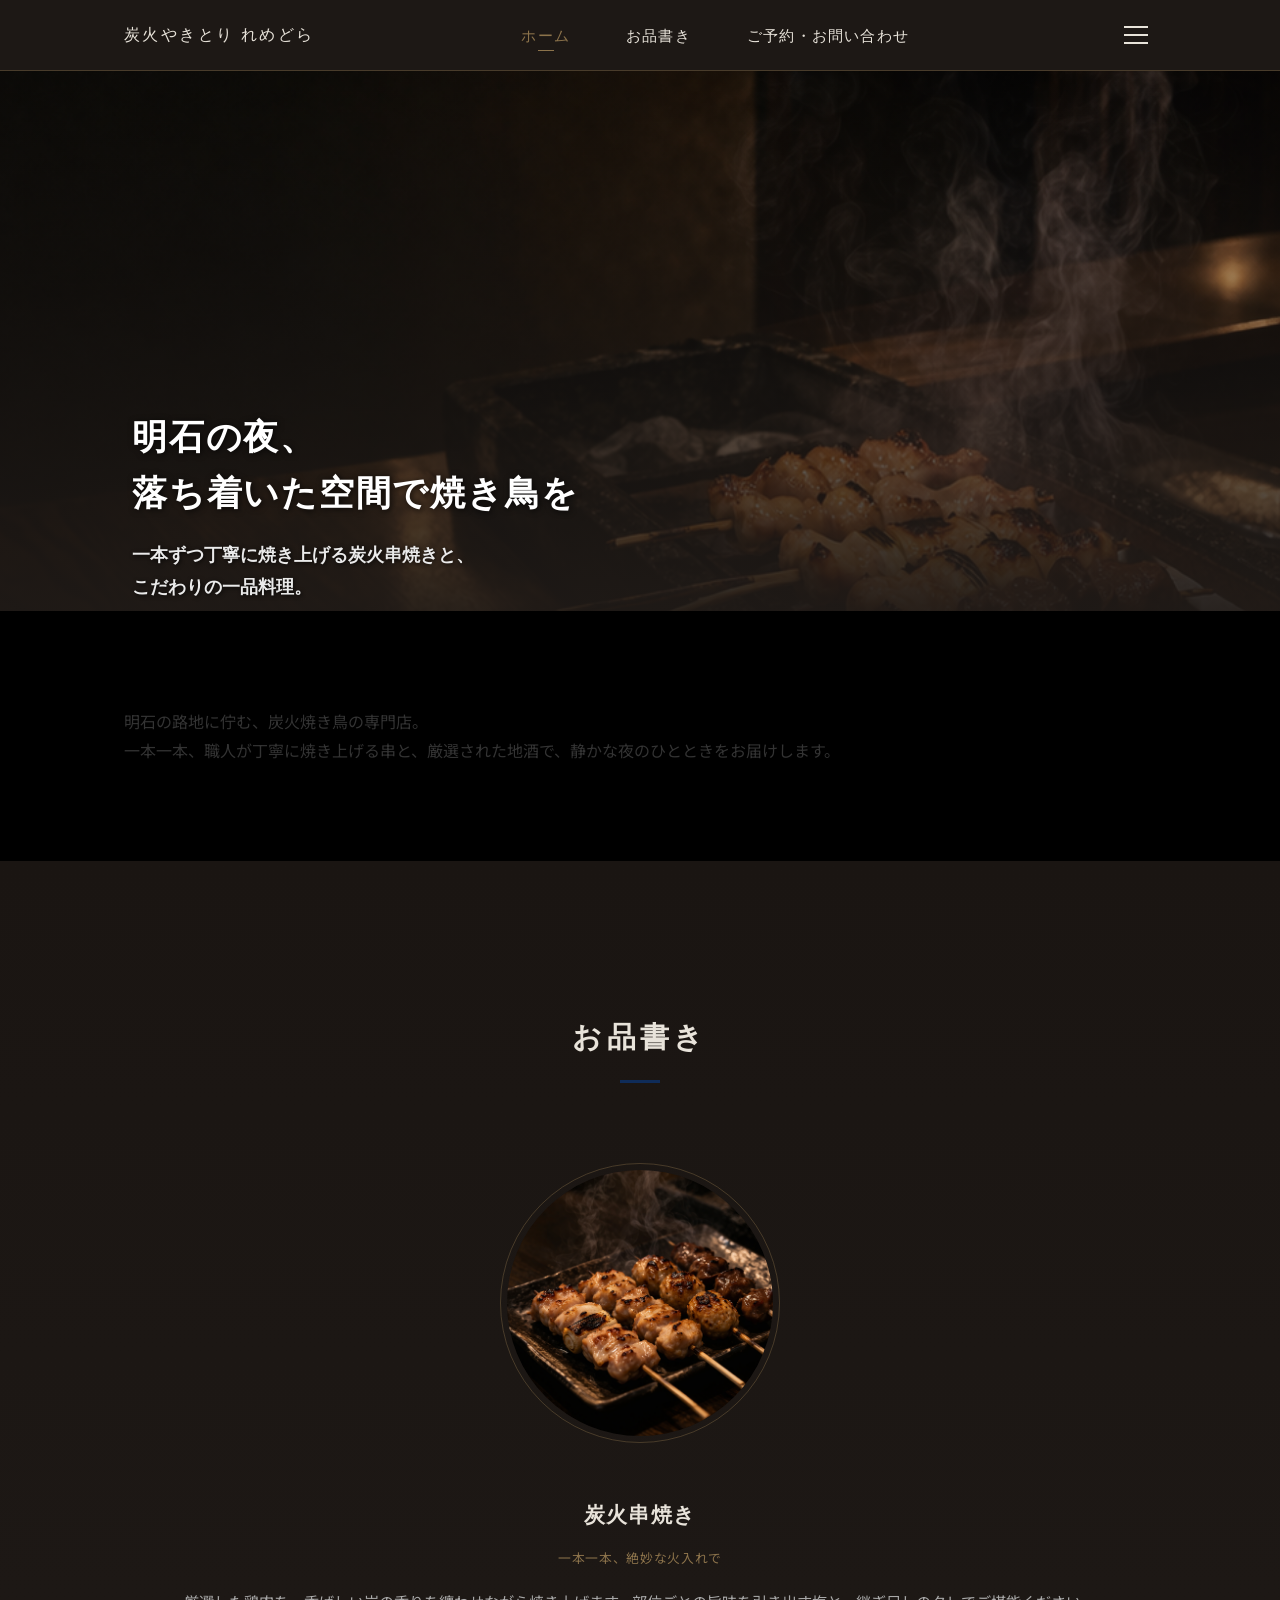
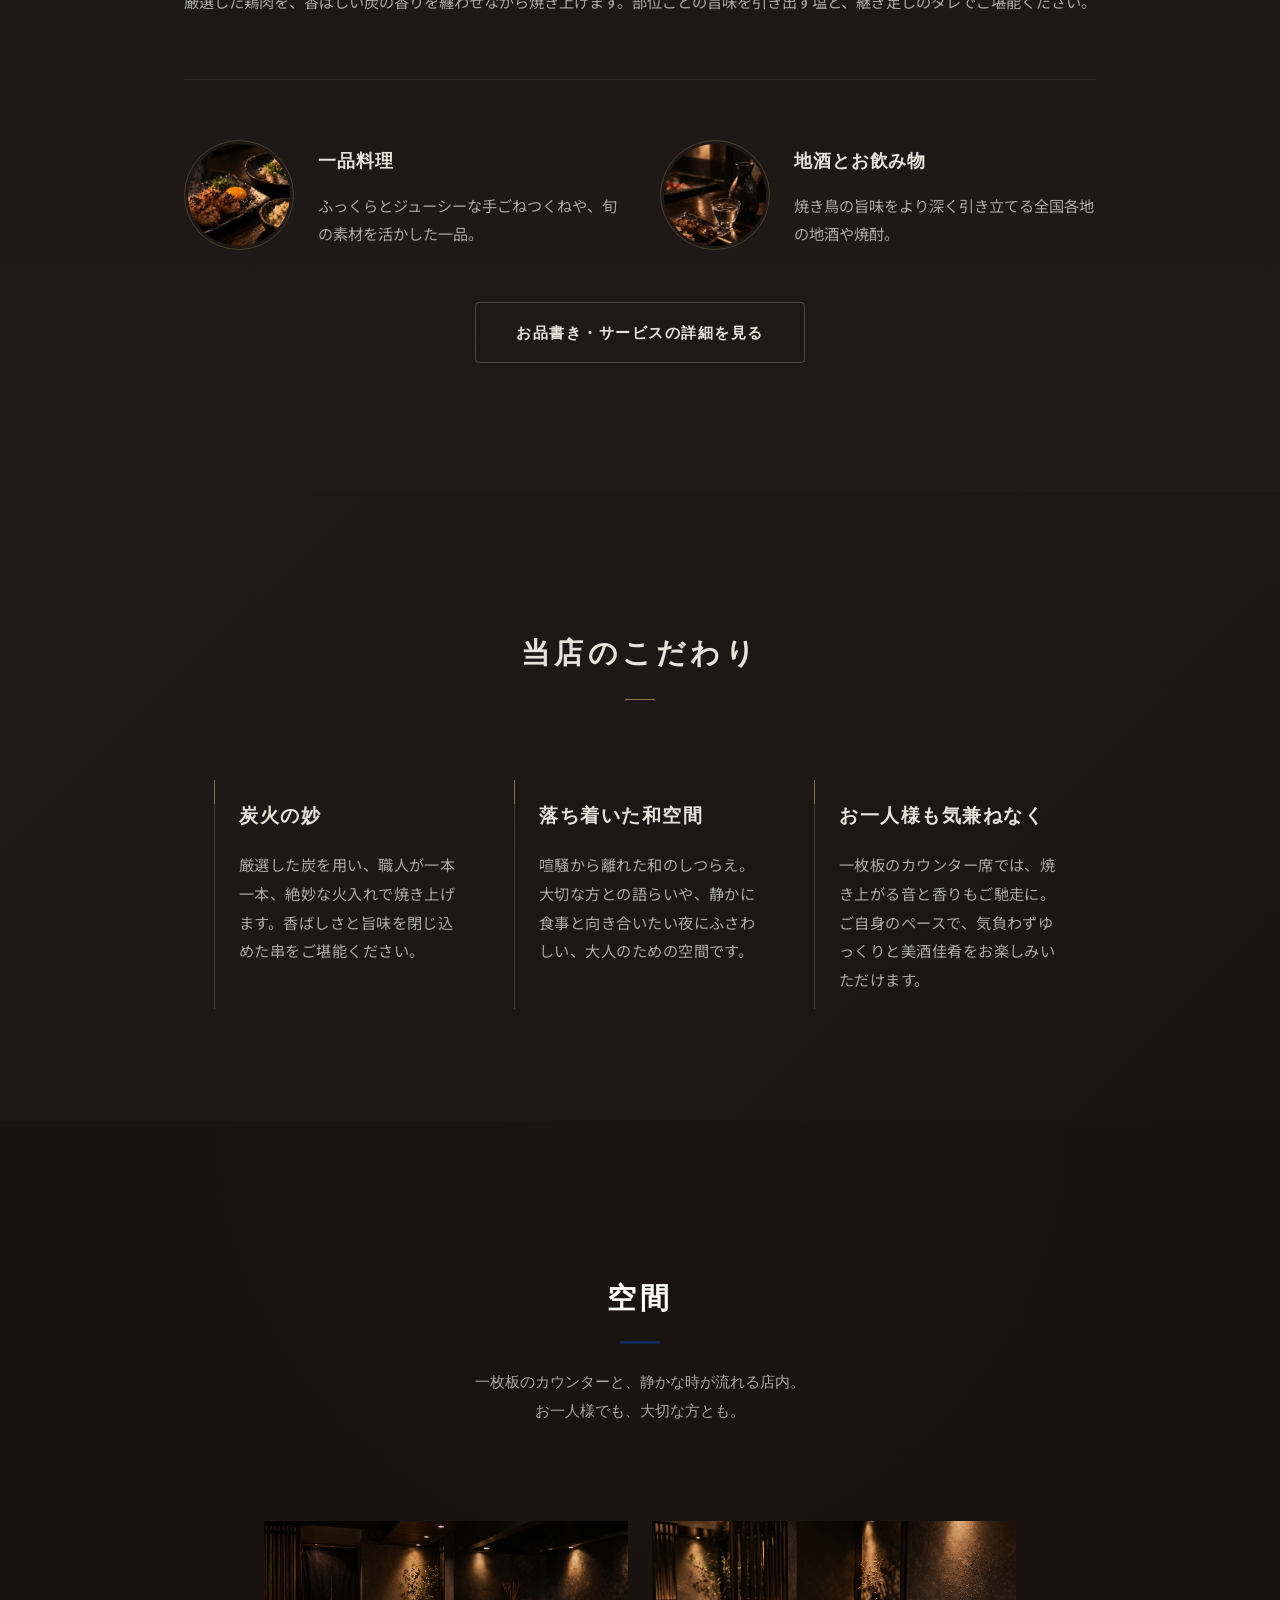
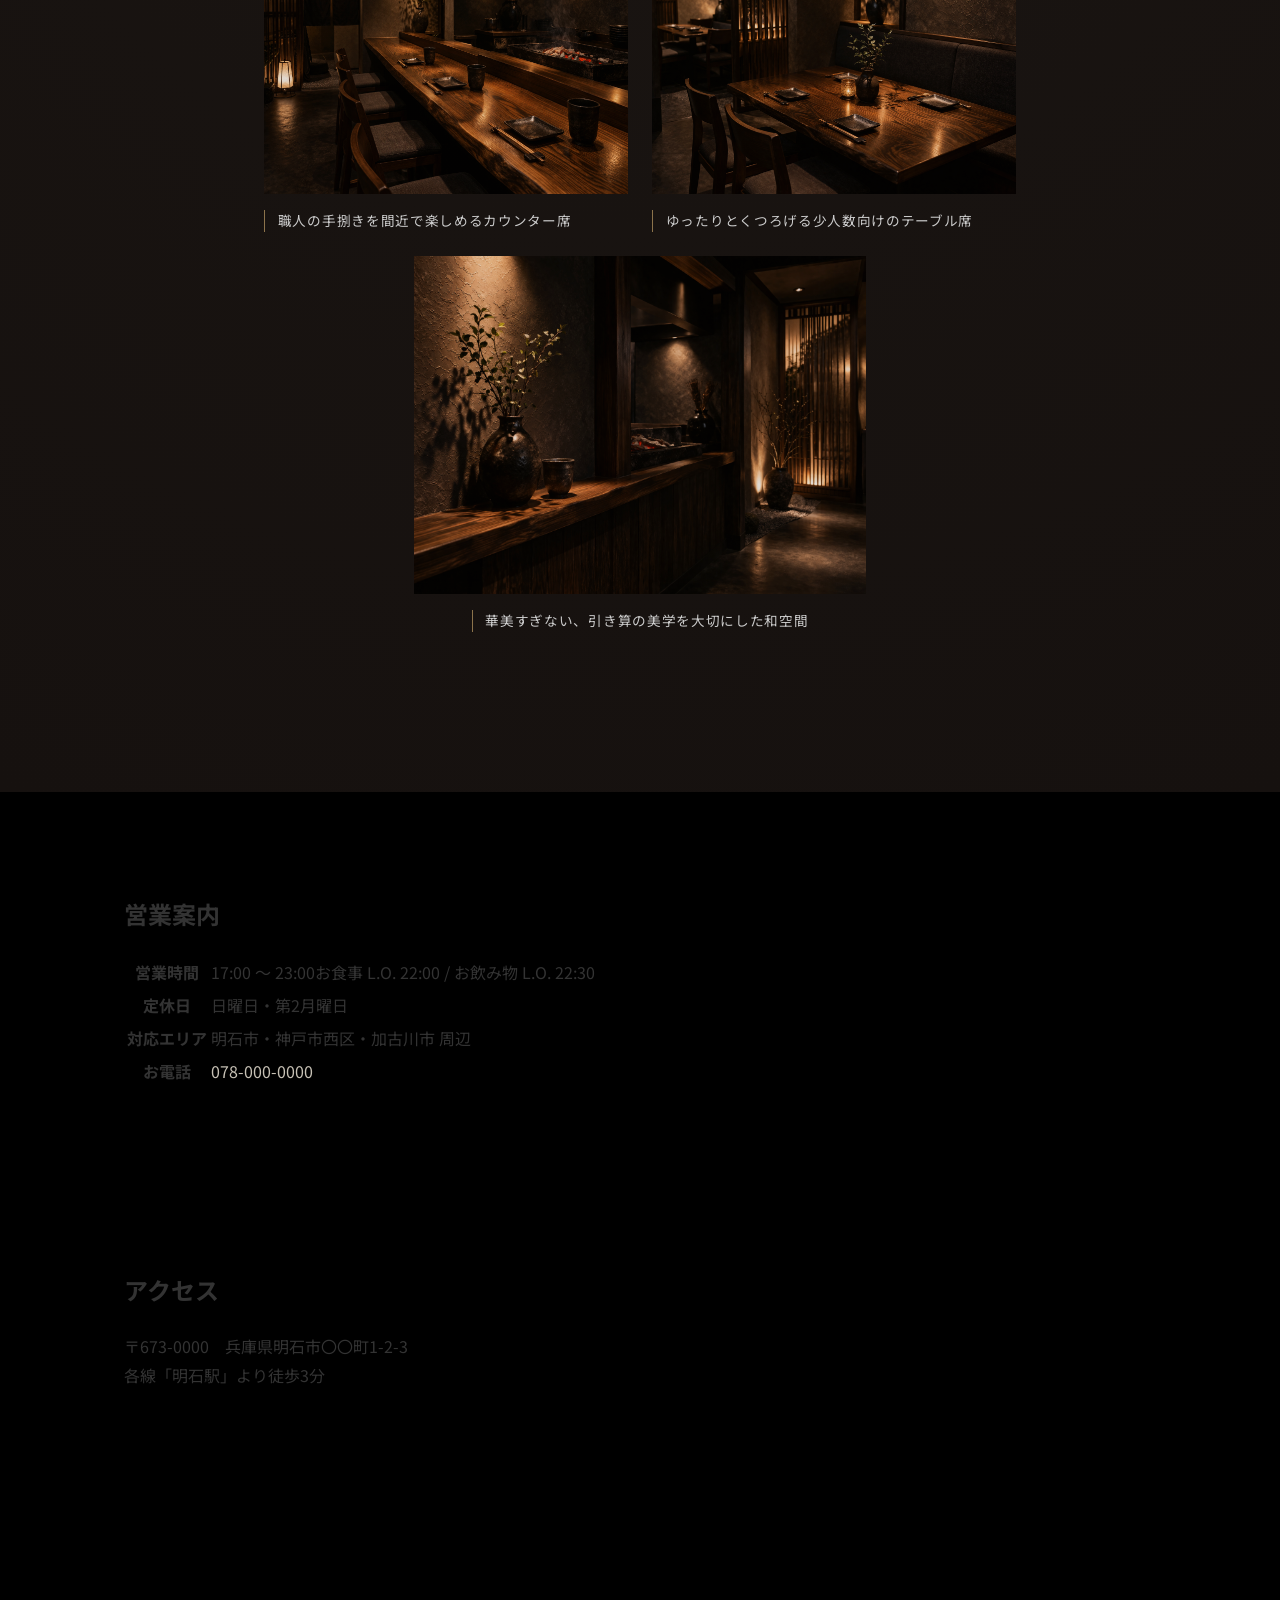
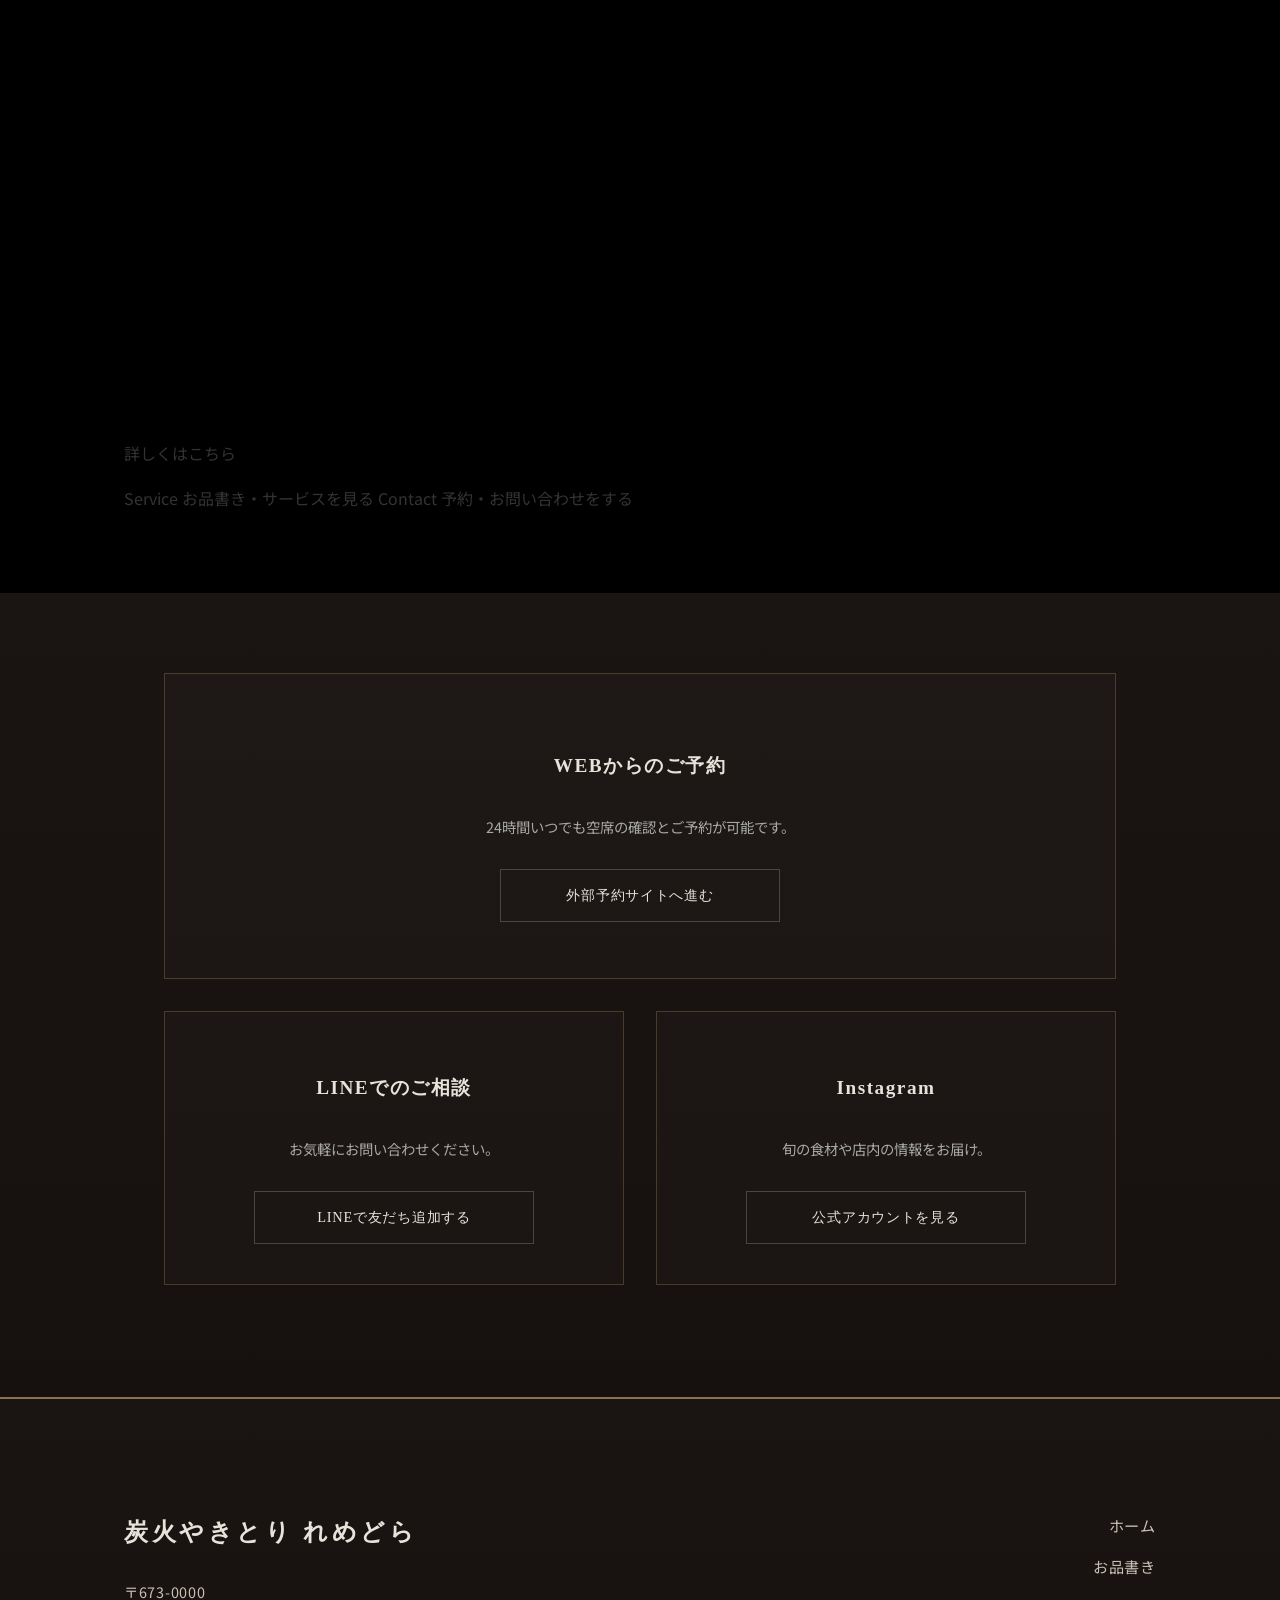
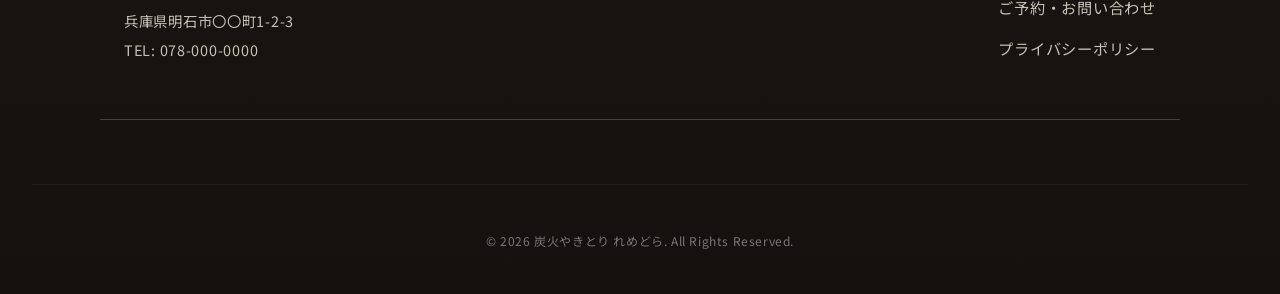
==== commit aaa00139: "Add files via upload" ====
--- a/index.html
+++ b/index.html
@@ -135,7 +135,7 @@
     <!-- SECTION START: Reason Mini -->
     <section class="section yakitori-concept-section" data-section="reason-mini">
       <div class="container reveal yakitori-concept-container">
-        <h2 class="sec-title yakitori-concept-title" data-anim="fade-up">当店が選ばれる理由</h2>
+        <h2 class="sec-title yakitori-concept-title" data-anim="fade-up">当店のこだわり</h2>
         <div class="yakitori-concept-timeline">
           <div class="yakitori-concept-item" data-anim="fade-up" data-anim-delay="1">
             <h3 class="yakitori-concept-heading">炭火の妙</h3>
@@ -151,8 +151,11 @@
           </div>
         </div>
       </div>
-
-      <div class="container reveal yakitori-interior-container u-mt-40">
+    </section>
+
+    <section class="section yakitori-interior-section" data-section="reason-mini">
+      <div class="container reveal yakitori-interior-container">
+        <h2 class="sec-title yakitori-interior-title" data-anim="fade-up">空間</h2>
         <p class="yakitori-interior-lead" data-anim="fade-up" data-anim-delay="1">一枚板のカウンターと、静かな時が流れる店内。<br>お一人様でも、大切な方とも。</p>
         <div class="yakitori-interior-gallery" data-anim="fade-in" data-anim-delay="2">
           <figure class="yakitori-interior-item">
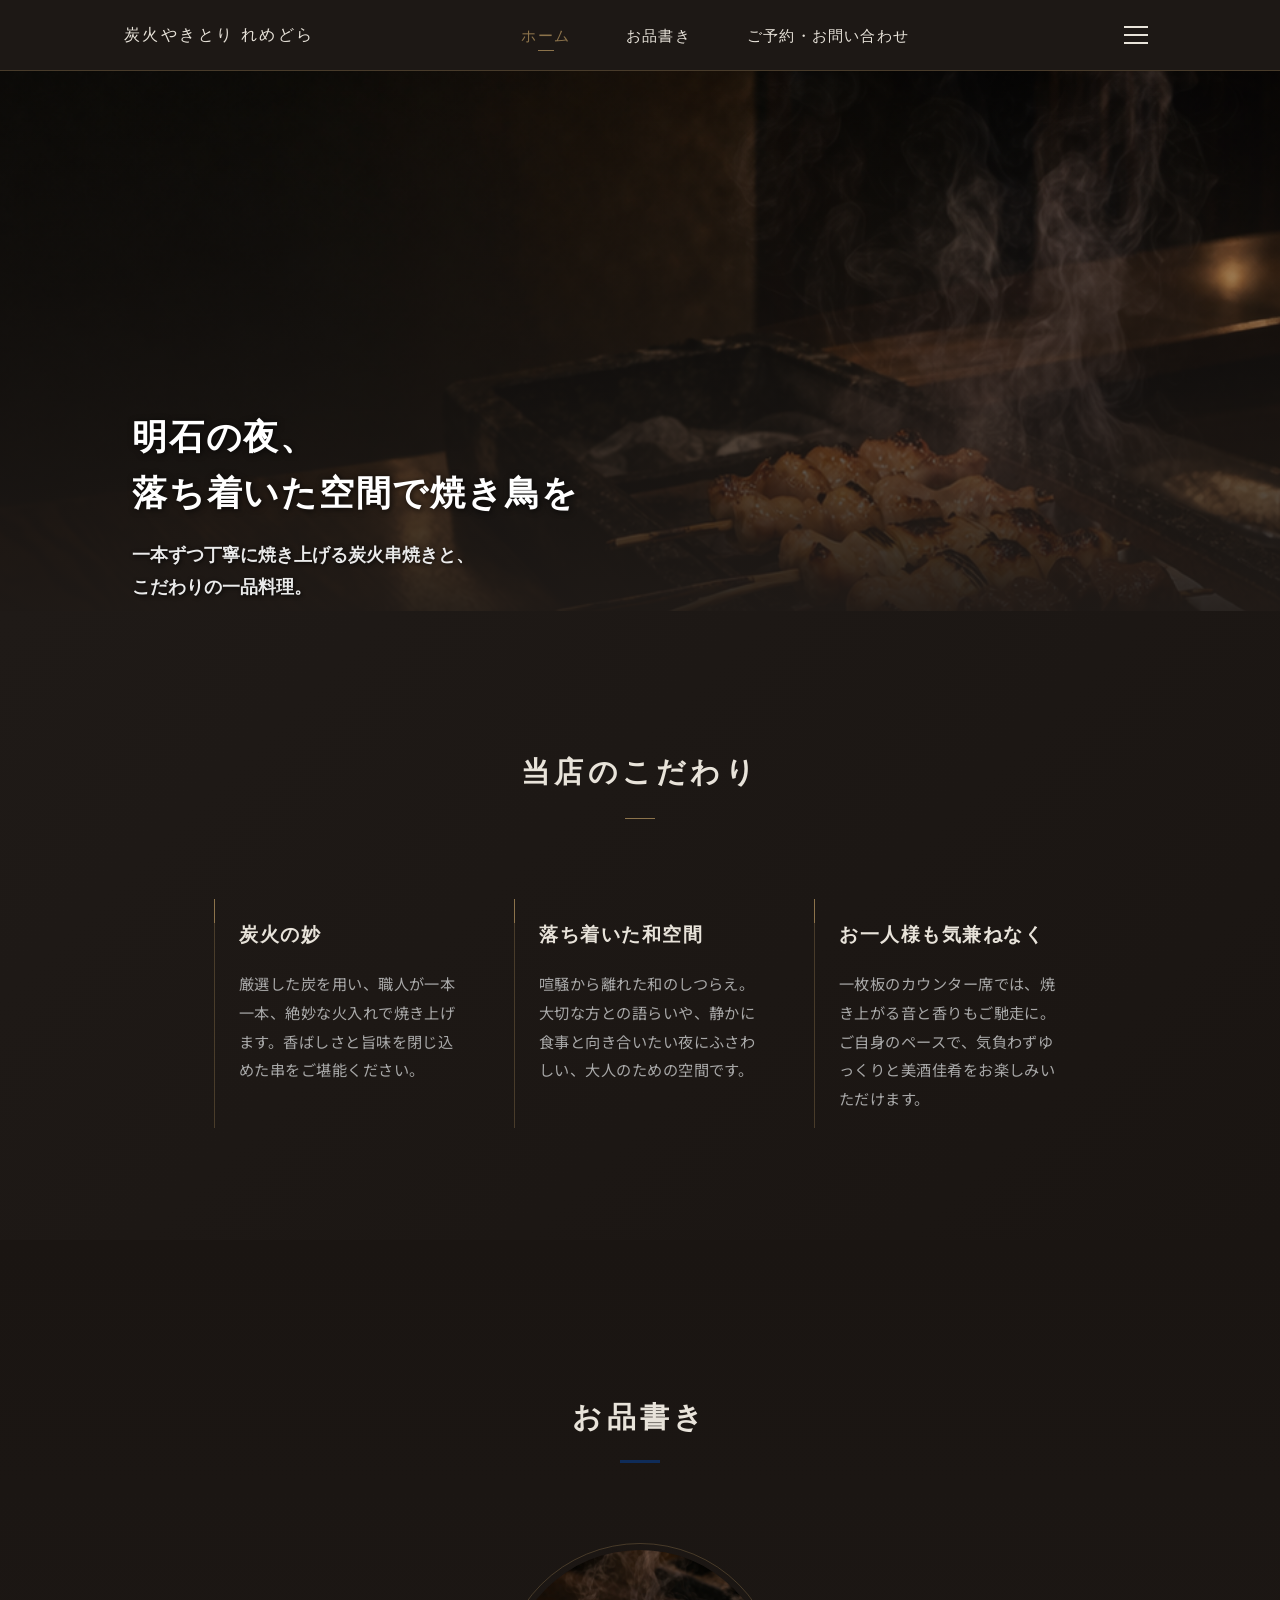
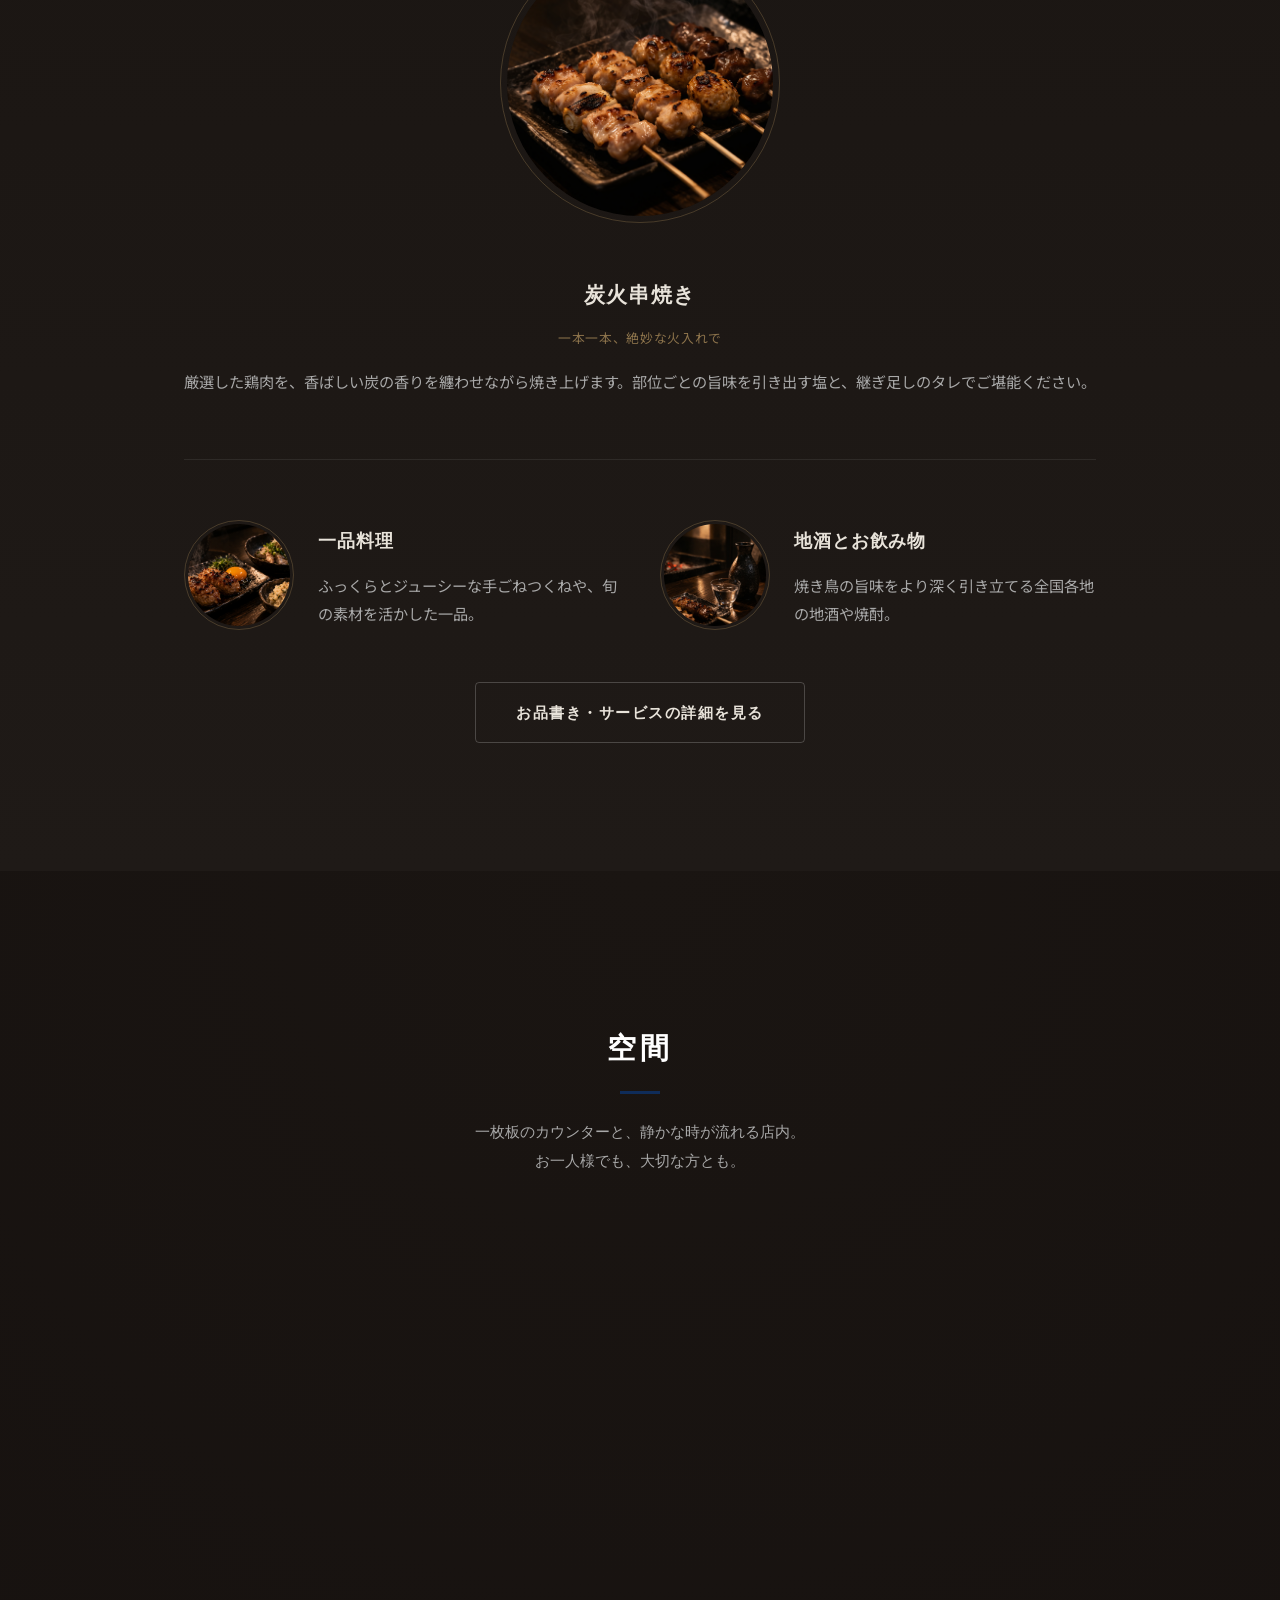
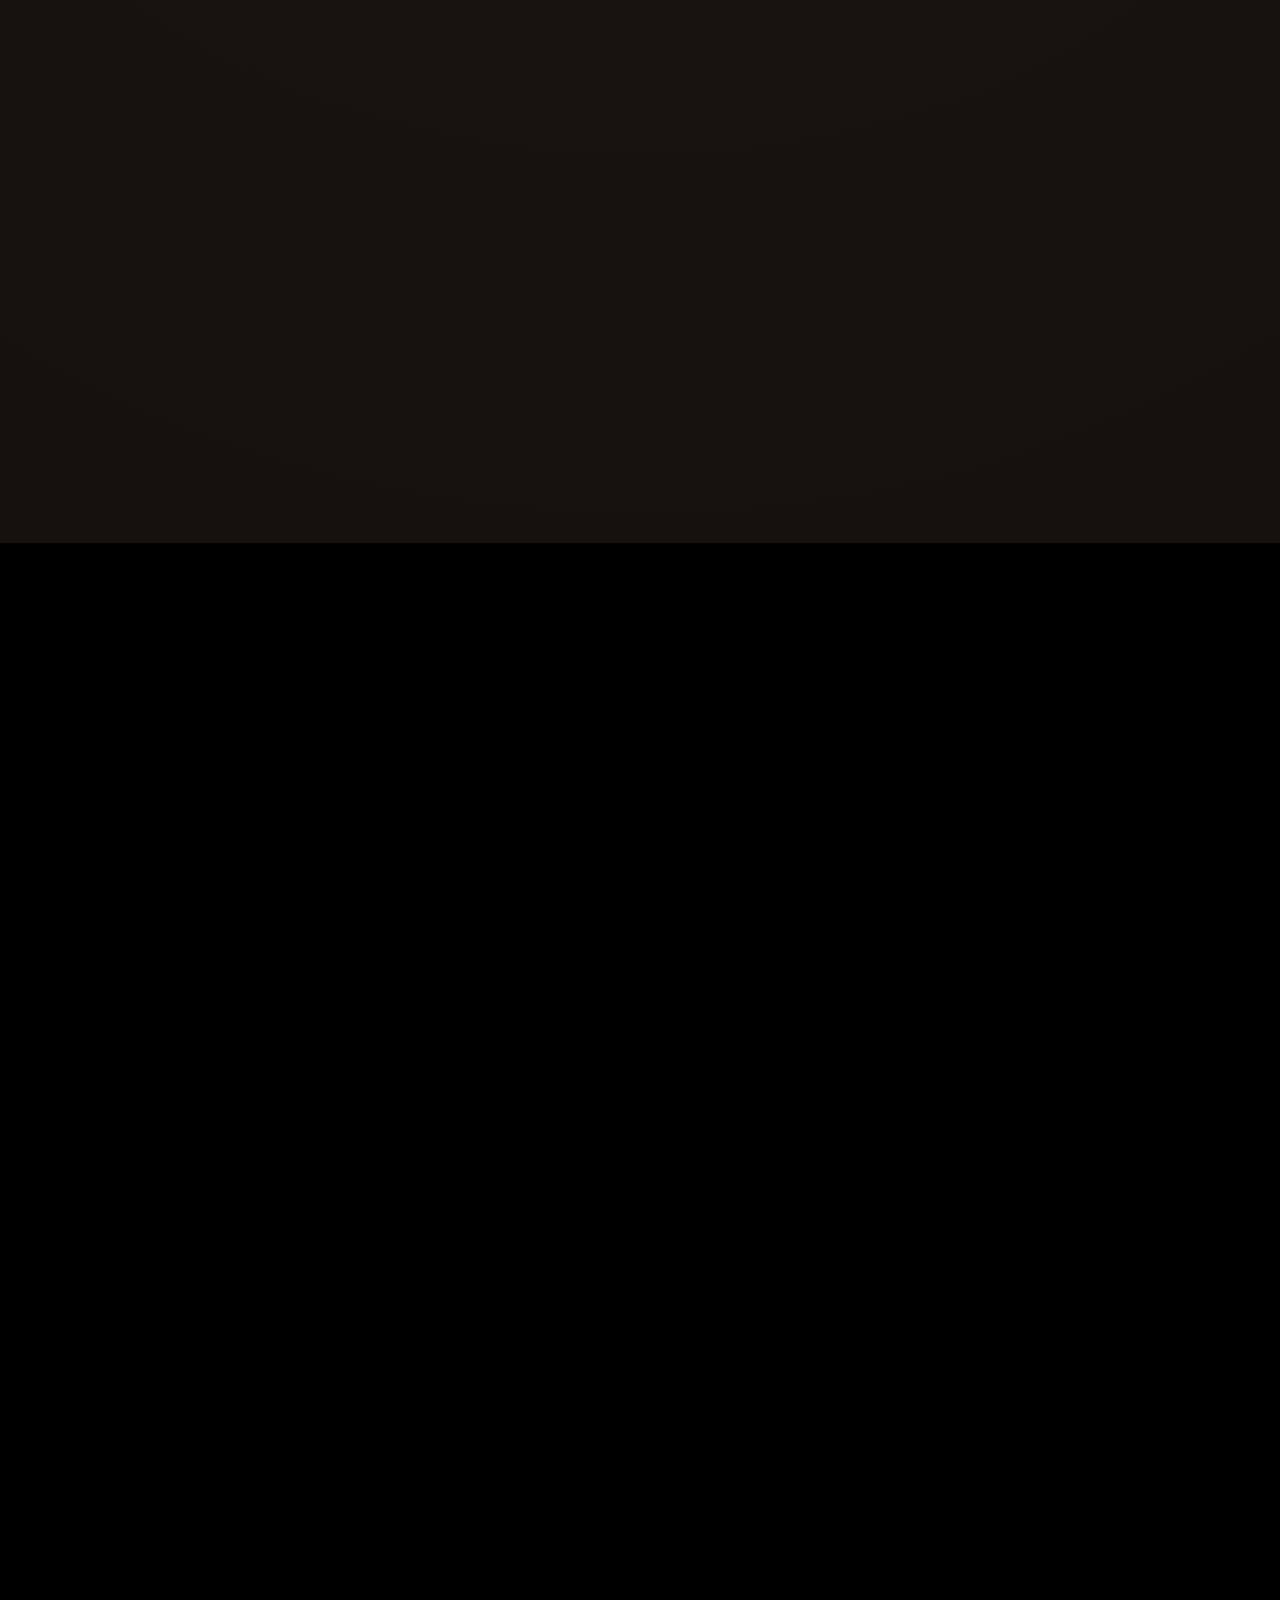
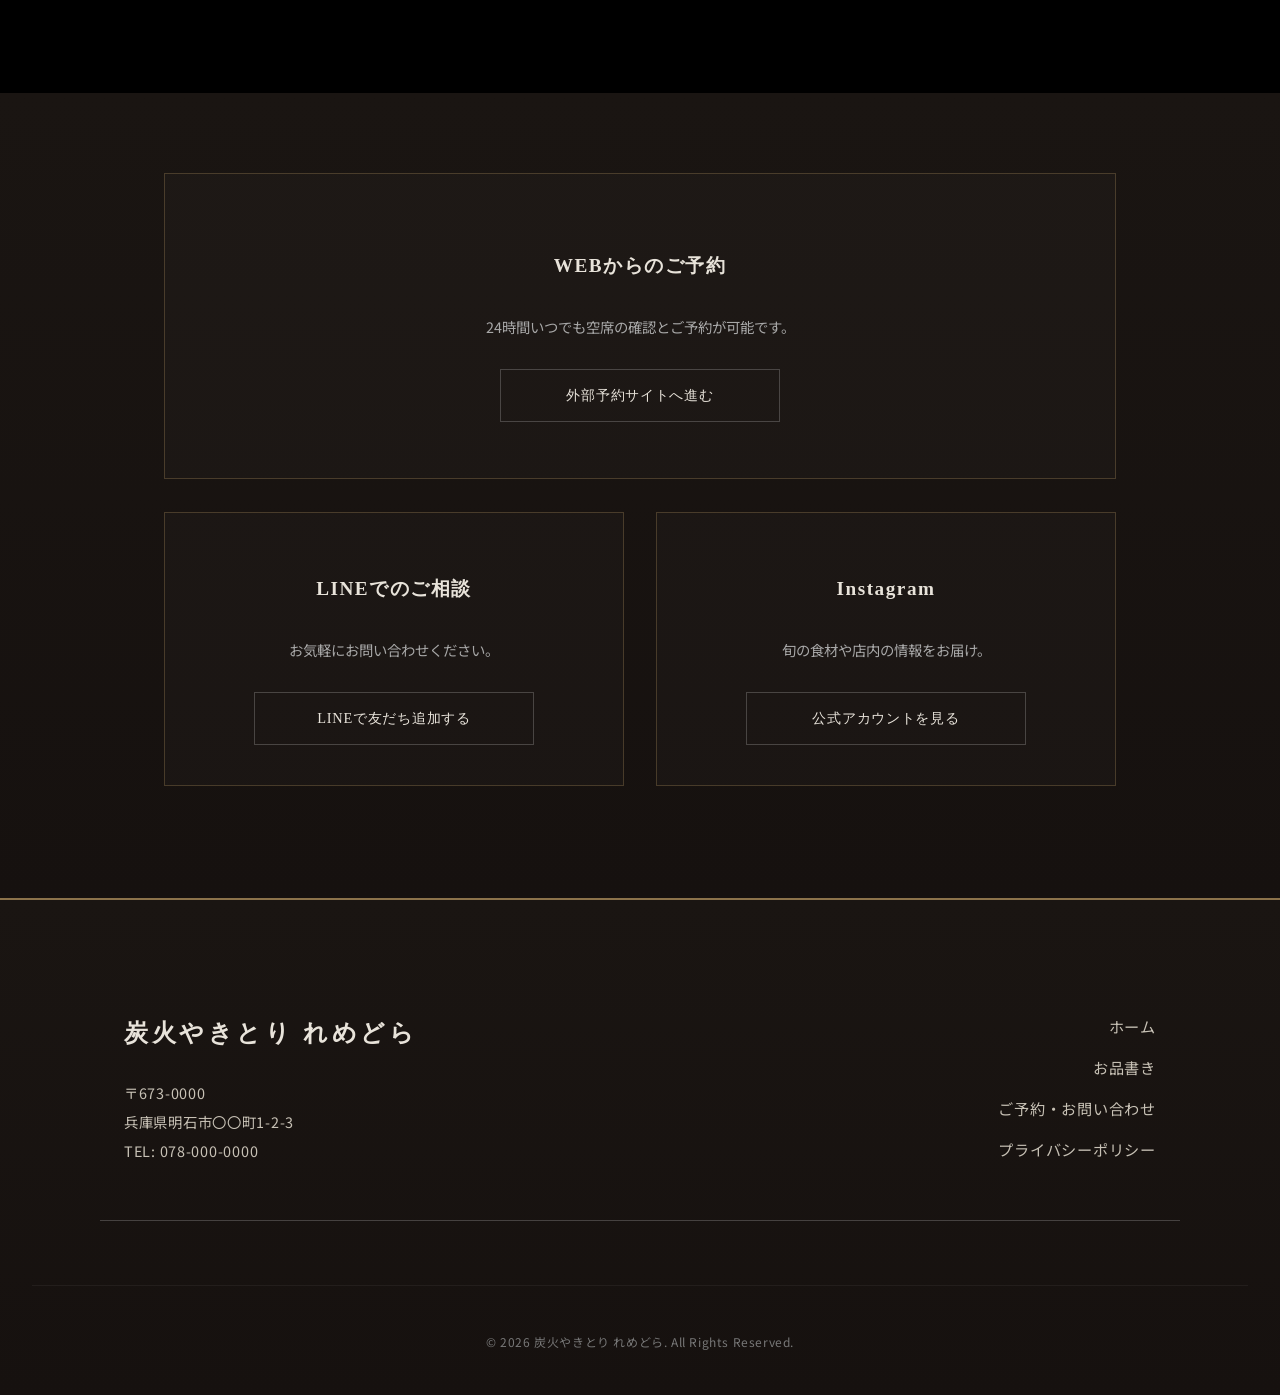
==== commit 67ef51de: "Add files via upload" ====
--- a/index.html
+++ b/index.html
@@ -74,16 +74,28 @@
     </section>
     <!-- SECTION END: First View -->
 
-    <!-- SECTION START: Mini About -->
-    <section class="section yakitori-mini-about-section" data-section="mini-about">
-      <div class="container reveal yakitori-mini-about-container">
-        <p class="yakitori-mini-about-lead" data-anim="fade-up">
-          明石の路地に佇む、炭火焼き鳥の専門店。<br>
-          一本一本、職人が丁寧に焼き上げる串と、厳選された地酒で、静かな夜のひとときをお届けします。
-        </p>
-      </div>
-    </section>
-    <!-- SECTION END: Mini About -->
+    <!-- SECTION START: Reason Mini -->
+    <section class="section yakitori-concept-section" data-section="reason-mini">
+      <div class="container reveal yakitori-concept-container">
+        <h2 class="sec-title yakitori-concept-title" data-anim="fade-up">当店のこだわり</h2>
+        <div class="yakitori-concept-timeline">
+          <div class="yakitori-concept-item" data-anim="fade-up" data-anim-delay="1">
+            <h3 class="yakitori-concept-heading">炭火の妙</h3>
+            <p class="yakitori-concept-text">厳選した炭を用い、職人が一本一本、絶妙な火入れで焼き上げます。香ばしさと旨味を閉じ込めた串をご堪能ください。</p>
+          </div>
+          <div class="yakitori-concept-item" data-anim="fade-up" data-anim-delay="2">
+            <h3 class="yakitori-concept-heading">落ち着いた和空間</h3>
+            <p class="yakitori-concept-text">喧騒から離れた和のしつらえ。大切な方との語らいや、静かに食事と向き合いたい夜にふさわしい、大人のための空間です。</p>
+          </div>
+          <div class="yakitori-concept-item" data-anim="fade-up" data-anim-delay="3">
+            <h3 class="yakitori-concept-heading">お一人様も気兼ねなく</h3>
+            <p class="yakitori-concept-text">一枚板のカウンター席では、焼き上がる音と香りもご馳走に。ご自身のペースで、気負わずゆっくりと美酒佳肴をお楽しみいただけます。</p>
+          </div>
+        </div>
+      </div>
+    </section>
+
+    <!-- SECTION END: Reason Mini -->
 
     <!-- SECTION START: Service Preview -->
     <section class="section yakitori-service-section" data-section="service-preview">
@@ -132,26 +144,6 @@
     </section>
     <!-- SECTION END: Service Preview -->
 
-    <!-- SECTION START: Reason Mini -->
-    <section class="section yakitori-concept-section" data-section="reason-mini">
-      <div class="container reveal yakitori-concept-container">
-        <h2 class="sec-title yakitori-concept-title" data-anim="fade-up">当店のこだわり</h2>
-        <div class="yakitori-concept-timeline">
-          <div class="yakitori-concept-item" data-anim="fade-up" data-anim-delay="1">
-            <h3 class="yakitori-concept-heading">炭火の妙</h3>
-            <p class="yakitori-concept-text">厳選した炭を用い、職人が一本一本、絶妙な火入れで焼き上げます。香ばしさと旨味を閉じ込めた串をご堪能ください。</p>
-          </div>
-          <div class="yakitori-concept-item" data-anim="fade-up" data-anim-delay="2">
-            <h3 class="yakitori-concept-heading">落ち着いた和空間</h3>
-            <p class="yakitori-concept-text">喧騒から離れた和のしつらえ。大切な方との語らいや、静かに食事と向き合いたい夜にふさわしい、大人のための空間です。</p>
-          </div>
-          <div class="yakitori-concept-item" data-anim="fade-up" data-anim-delay="3">
-            <h3 class="yakitori-concept-heading">お一人様も気兼ねなく</h3>
-            <p class="yakitori-concept-text">一枚板のカウンター席では、焼き上がる音と香りもご馳走に。ご自身のペースで、気負わずゆっくりと美酒佳肴をお楽しみいただけます。</p>
-          </div>
-        </div>
-      </div>
-    </section>
 
     <section class="section yakitori-interior-section" data-section="reason-mini">
       <div class="container reveal yakitori-interior-container">
@@ -173,37 +165,9 @@
         </div>
       </div>
     </section>
-    <!-- SECTION END: Reason Mini -->
-
-    <!-- SECTION START: Business Info -->
-    <section class="section yakitori-bizinfo-section" data-section="business-info">
-      <div class="container reveal yakitori-bizinfo-container">
-        <h2 class="yakitori-bizinfo-title" data-anim="fade-up">営業案内</h2>
-        <table class="yakitori-bizinfo-table">
-          <tbody>
-            <tr>
-              <th>営業時間</th>
-              <td>17:00 〜 23:00<span class="yakitori-bizinfo-subtext">お食事 L.O. 22:00 / お飲み物 L.O. 22:30</span></td>
-            </tr>
-            <tr>
-              <th>定休日</th>
-              <td>日曜日・第2月曜日</td>
-            </tr>
-            <tr>
-              <th>対応エリア</th>
-              <td>明石市・神戸市西区・加古川市 周辺</td>
-            </tr>
-            <tr>
-              <th>お電話</th>
-              <td><a href="tel:0780000000" class="yakitori-footer-tel">078-000-0000</a></td>
-            </tr>
-          </tbody>
-        </table>
-      </div>
-    </section>
-    <!-- SECTION END: Business Info -->
-
-    <!-- SECTION START: Access / Map -->
+
+
+        <!-- SECTION START: Access / Map -->
     <section class="section yakitori-map-section" data-section="access-map">
       <div class="container reveal yakitori-map-container">
         <h2 class="yakitori-map-title" data-anim="fade-up">アクセス</h2>
@@ -218,25 +182,34 @@
     </section>
     <!-- SECTION END: Access / Map -->
 
-    <!-- SECTION START: Page Links -->
-    <section class="section yakitori-pagelinks-section" data-section="page-links">
-      <div class="container reveal yakitori-pagelinks-container">
-        <p class="yakitori-pagelinks-eyebrow" data-anim="fade-up">詳しくはこちら</p>
-        <div class="yakitori-pagelinks-grid">
-          <a href="service.html" class="yakitori-pagelink-item" data-anim="fade-up" data-anim-delay="1">
-            <span class="yakitori-pagelink-en">Service</span>
-            <span class="yakitori-pagelink-label">お品書き・サービスを見る</span>
-            <span class="yakitori-pagelink-arrow"></span>
-          </a>
-          <a href="contact.html" class="yakitori-pagelink-item" data-anim="fade-up" data-anim-delay="2">
-            <span class="yakitori-pagelink-en">Contact</span>
-            <span class="yakitori-pagelink-label">予約・お問い合わせをする</span>
-            <span class="yakitori-pagelink-arrow"></span>
-          </a>
-        </div>
-      </div>
-    </section>
-    <!-- SECTION END: Page Links -->
+    <!-- SECTION START: Business Info -->
+    <section class="section yakitori-bizinfo-section" data-section="business-info">
+      <div class="container reveal yakitori-bizinfo-container">
+        <h2 class="yakitori-bizinfo-title" data-anim="fade-up">営業案内</h2>
+        <table class="yakitori-bizinfo-table">
+          <tbody>
+            <tr>
+              <th>営業時間</th>
+              <td>17:00 〜 23:00<span class="yakitori-bizinfo-subtext">お食事 L.O. 22:00 / お飲み物 L.O. 22:30</span></td>
+            </tr>
+            <tr>
+              <th>定休日</th>
+              <td>日曜日・第2月曜日</td>
+            </tr>
+            <tr>
+              <th>対応エリア</th>
+              <td>明石市・神戸市西区・加古川市 周辺</td>
+            </tr>
+            <tr>
+              <th>お電話</th>
+              <td><a href="tel:0780000000" class="yakitori-footer-tel">078-000-0000</a></td>
+            </tr>
+          </tbody>
+        </table>
+      </div>
+    </section>
+    <!-- SECTION END: Business Info -->
+
 
     <!-- SECTION START: Contact Strip -->
     <section class="section yakitori-connect-section" data-section="contact-strip">
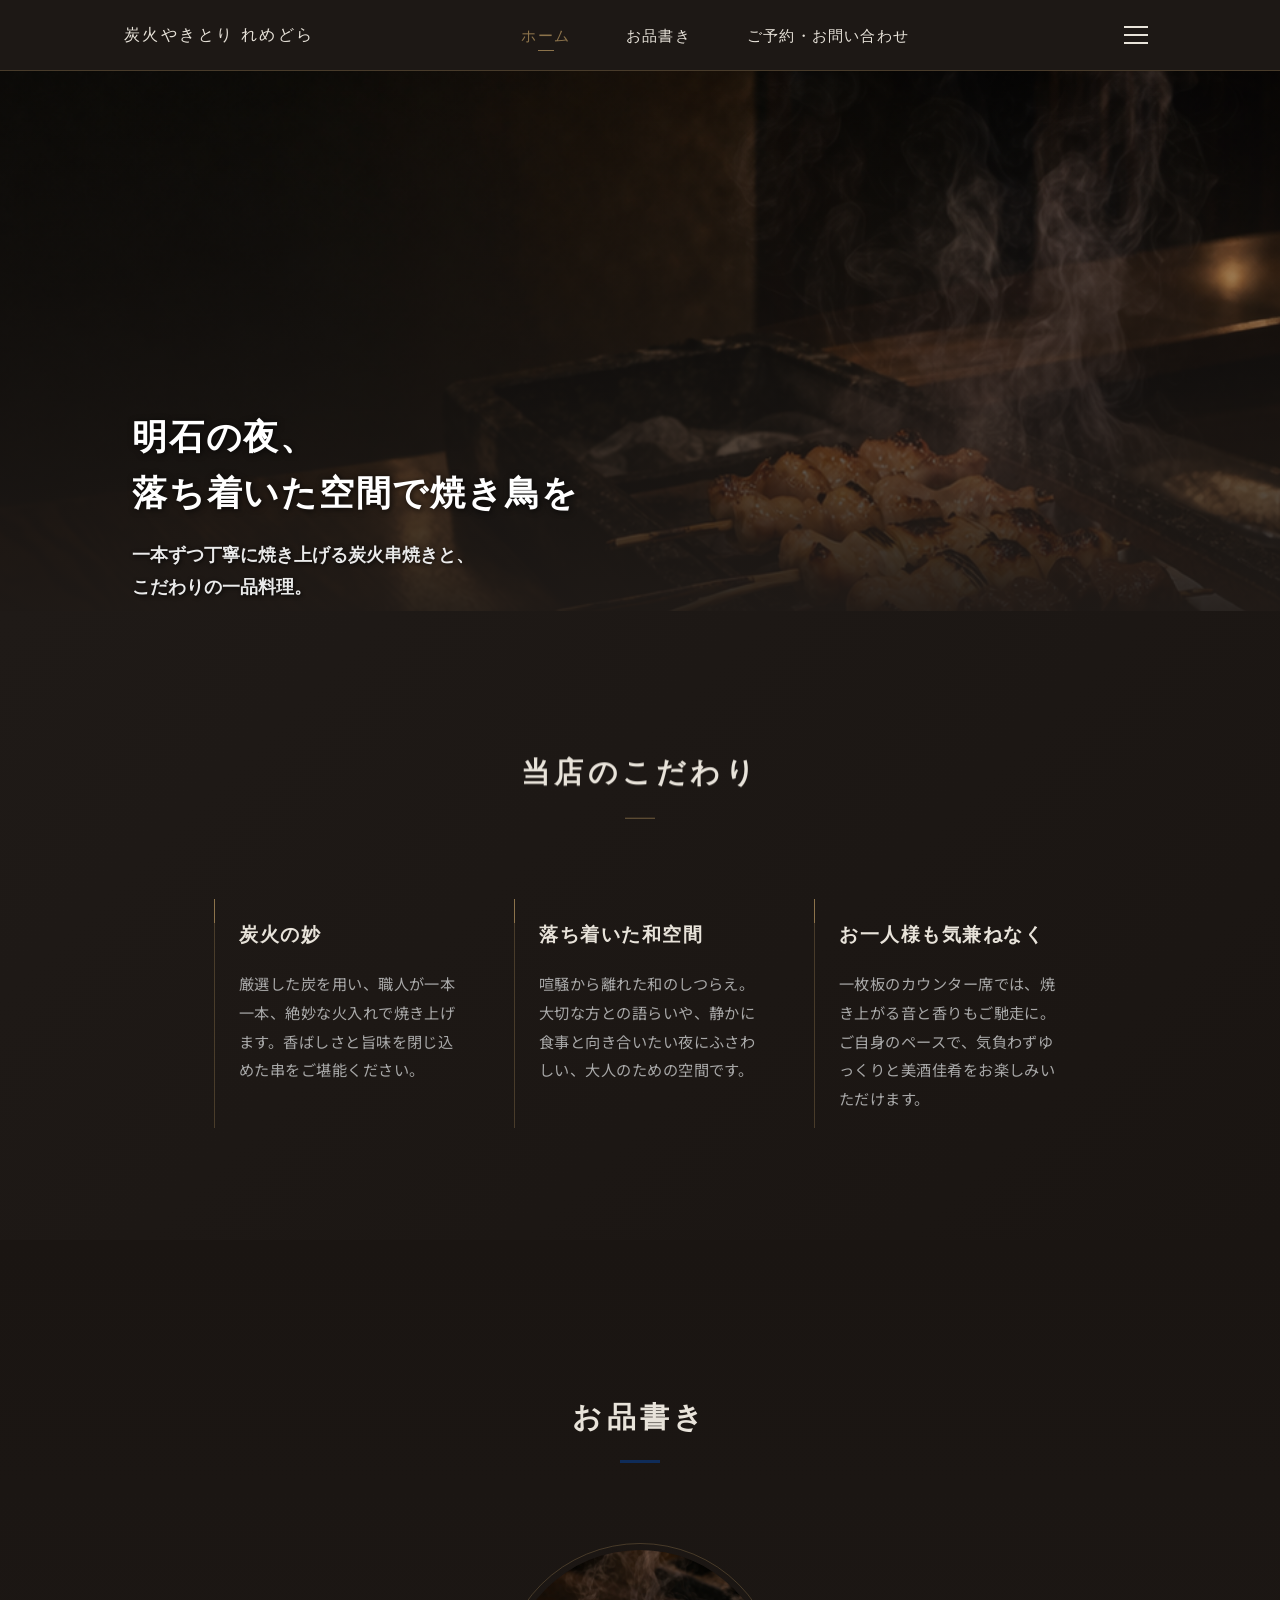
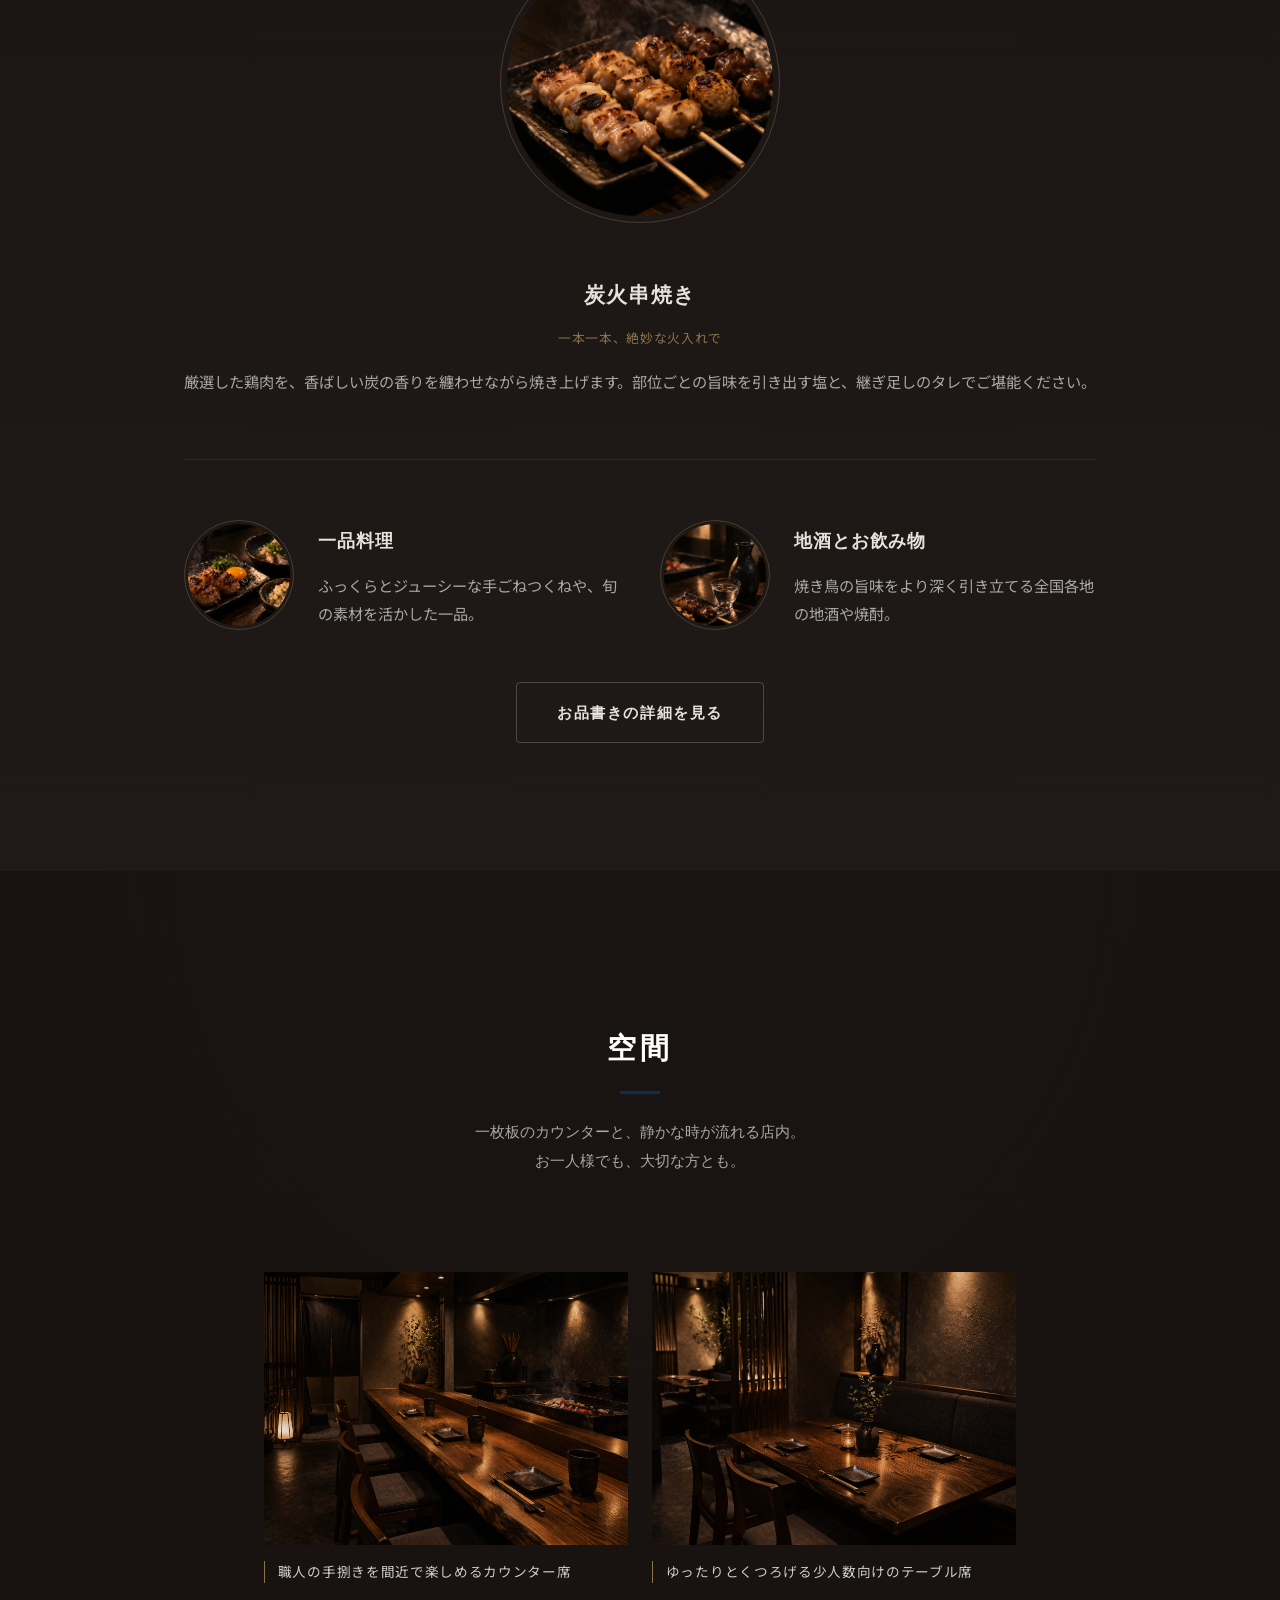
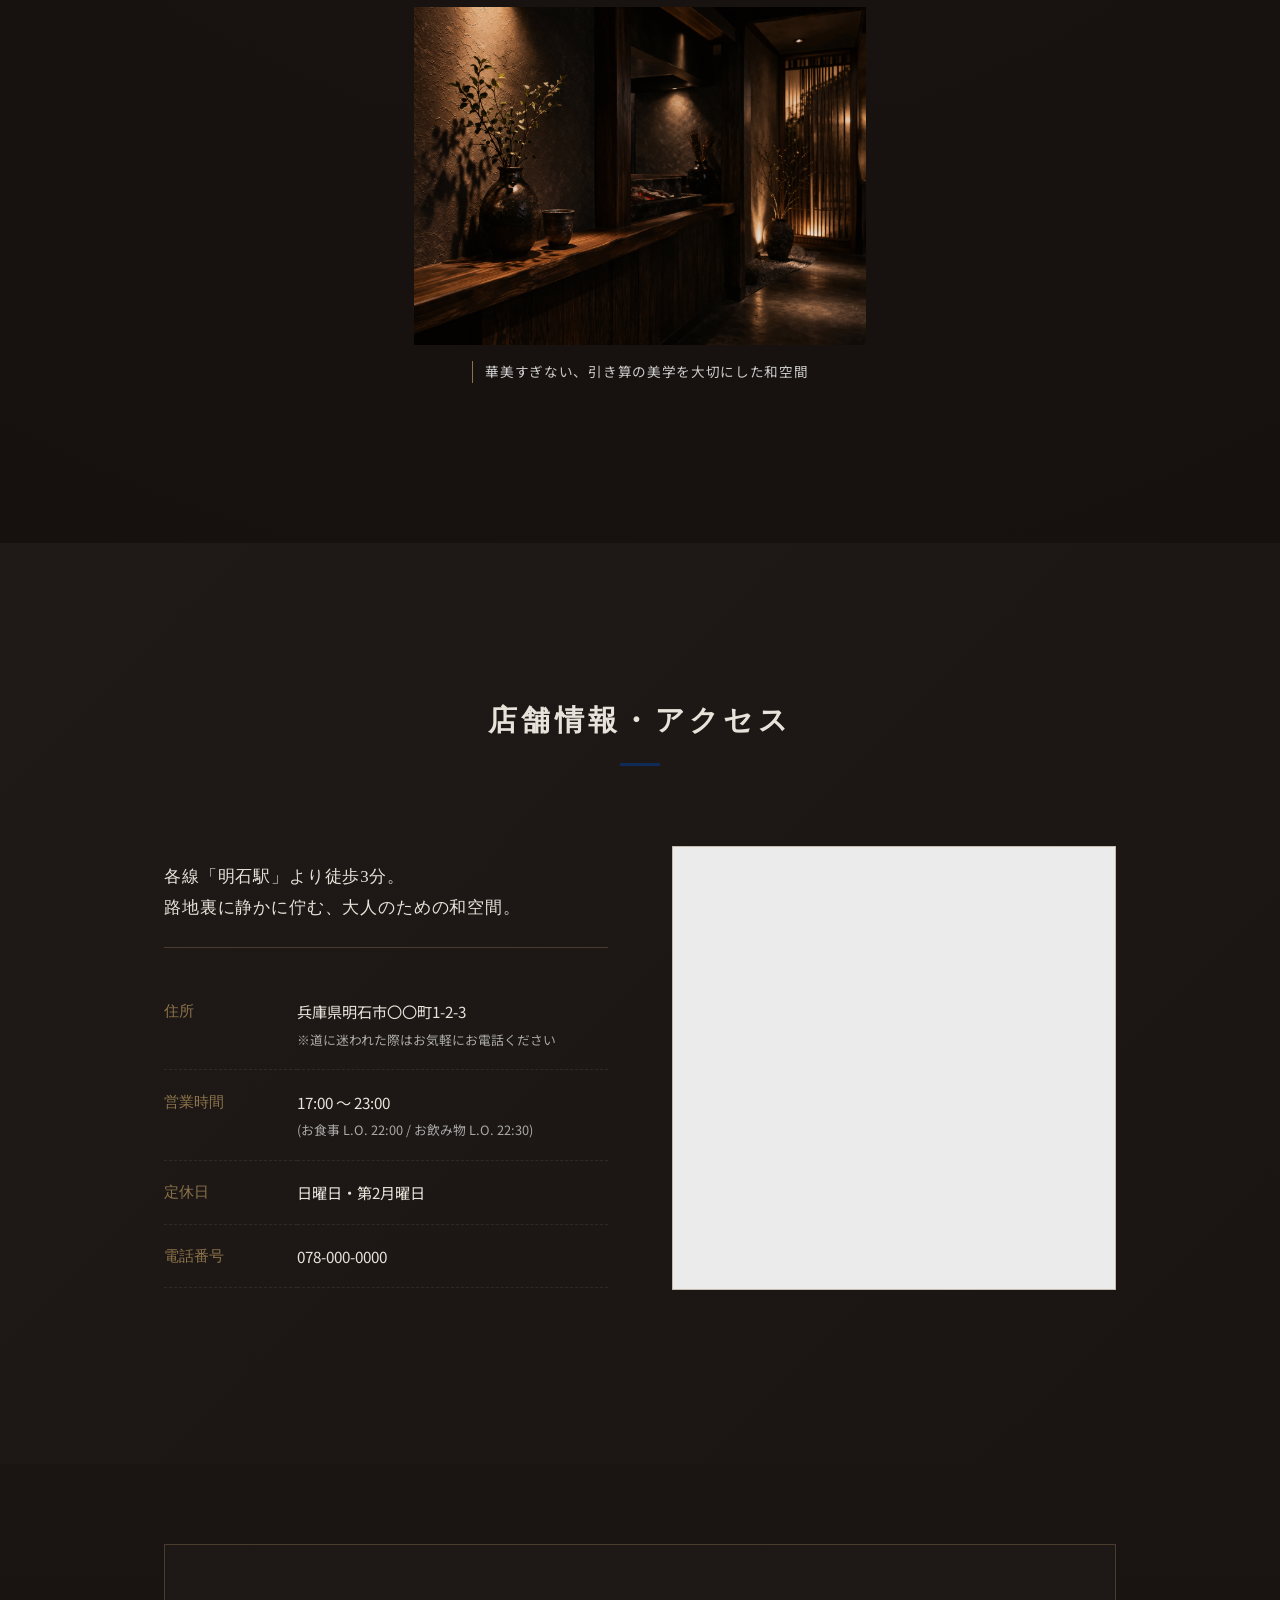
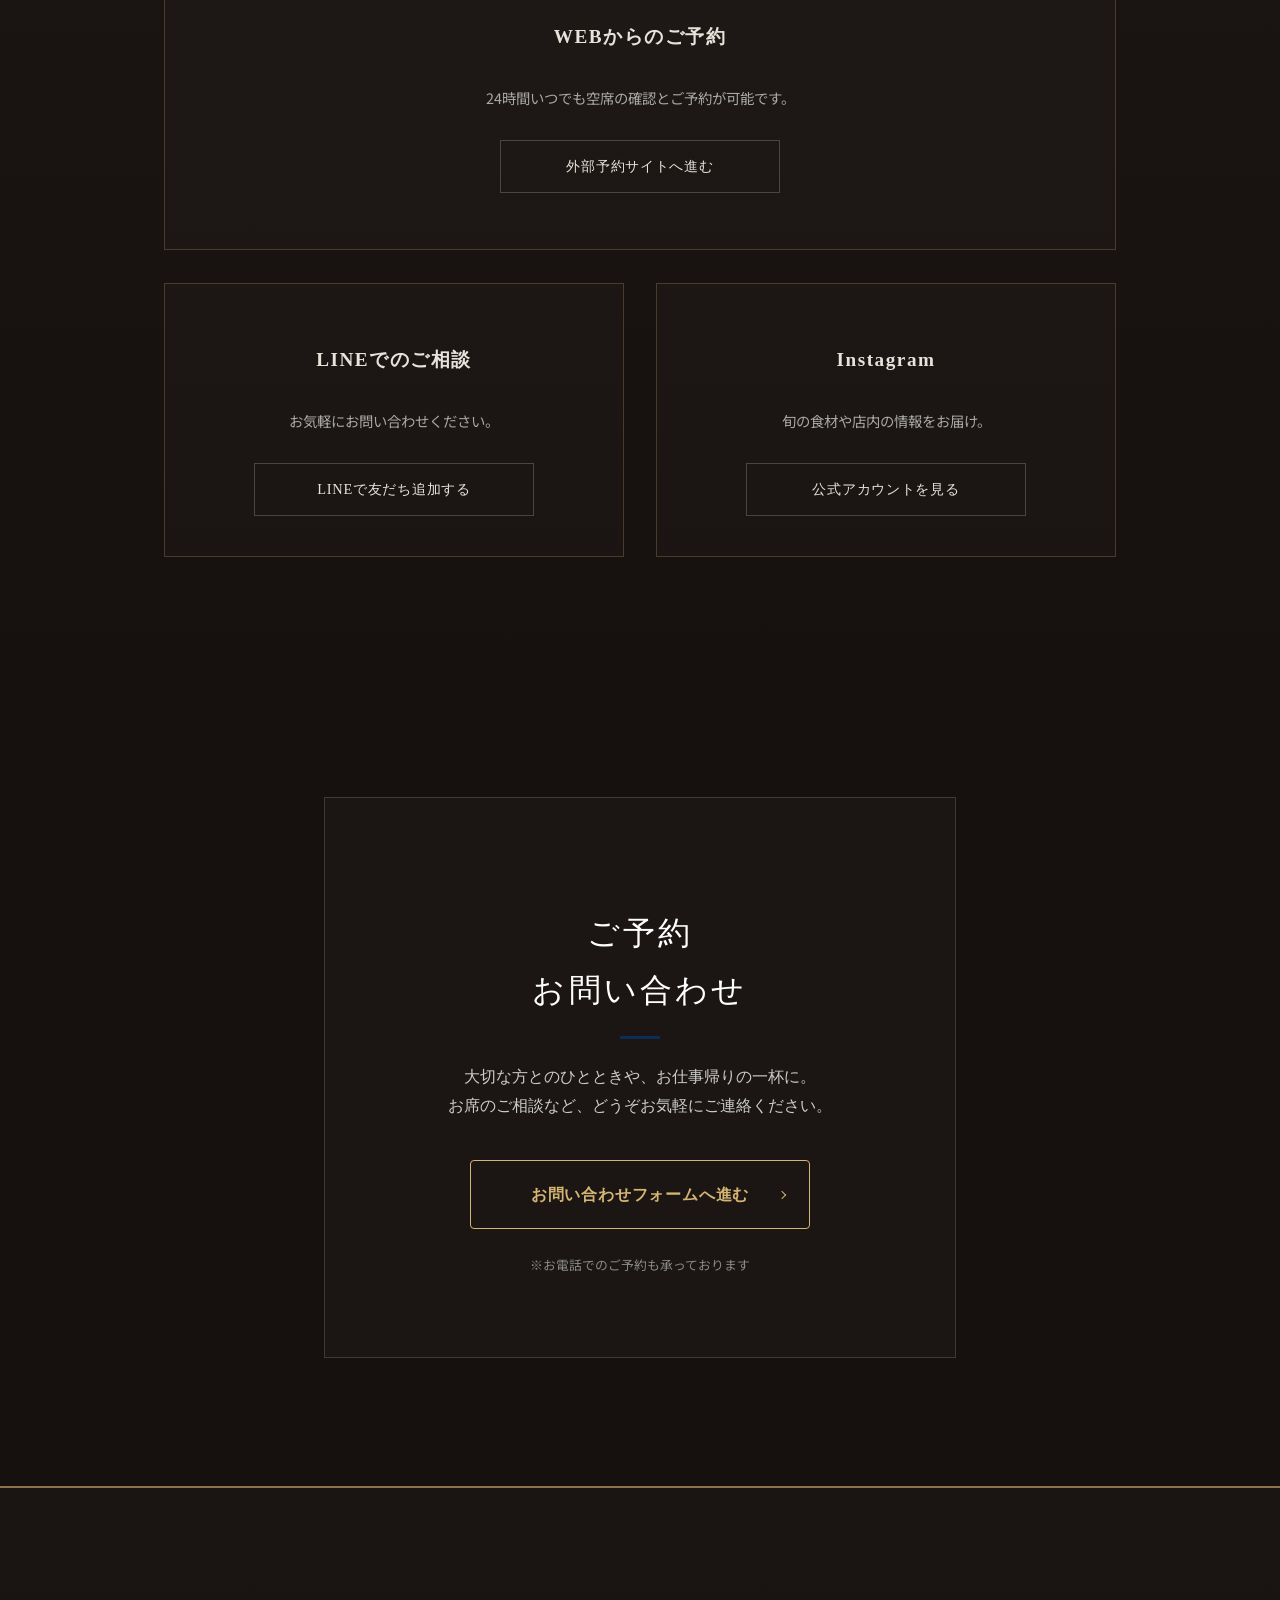
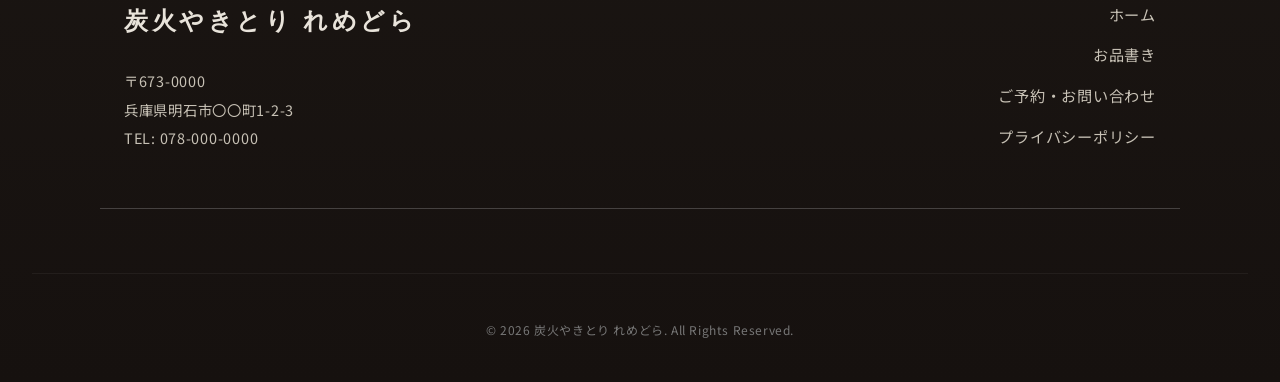
==== commit 3aa25410: "Add files via upload" ====
--- a/index.html
+++ b/index.html
@@ -5,28 +5,28 @@
   <meta name="viewport" content="width=device-width, initial-scale=1.0">
   <title>炭火やきとり れめどら | 明石でゆっくり楽しむ焼き鳥</title>
   <meta name="description" content="明石でゆっくりと楽しめる焼き鳥屋。炭火で焼いた新鮮な鳥肉と、豊富な飲み物をお楽しみください。">
-
+  
   <link rel="canonical" href="https://example.com/">
-
+  
   <meta property="og:title" content="炭火やきとり れめどら">
   <meta property="og:description" content="明石でゆっくりと楽しめる焼き鳥屋。炭火で焼いた新鮮な鳥肉と、豊富な飲み物をお楽しみください。">
   <meta property="og:type" content="website">
   <meta property="og:url" content="https://example.com/">
   <meta property="og:image" content="https://example.com/assets/images/ogp.jpg">
-
+  
   <link rel="icon" href="assets/images/favicon.ico">
   <link rel="apple-touch-icon" href="assets/images/apple-touch-icon.png">
-
+  
   <script async src="https://www.googletagmanager.com/gtag/js?id=G-ABCDEFG123"></script>
 　<script>window.dataLayer=window.dataLayer||[];function gtag(){dataLayer.push(arguments);}gtag('js',new Date());gtag('config','G-ABCDEFG123');</script>
 
   <link rel="preconnect" href="https://fonts.googleapis.com">
   <link rel="preconnect" href="https://fonts.gstatic.com" crossorigin>
   <link href="https://fonts.googleapis.com/css2?family=Noto+Sans+JP:wght@400;700&display=swap" rel="stylesheet">
-
+  
   <link rel="stylesheet" href="assets/css/base.css">
-  <link rel="stylesheet" href="assets/css/components.css">
-  <link rel="stylesheet" href="assets/css/sections.css">
+<link rel="stylesheet" href="assets/css/components.css">
+<link rel="stylesheet" href="assets/css/sections.css">
 </head>
 <body class="site site--yakitori-akashi-01 page page--home">
   <div id="yakitori-loader" class="yakitori-loader">
@@ -35,240 +35,245 @@
       <div class="yakitori-loader-line"></div>
     </div>
   </div>
-
   <header class="header yakitori-header">
-    <div class="header-inner container yakitori-header-inner">
-      <a href="index.html" class="logo yakitori-header-logo">炭火やきとり れめどら</a>
-      <nav class="nav-pc pc-only yakitori-nav-pc">
-        <ul>
-          <li><a href="index.html" class="is-current">ホーム</a></li>
-          <li><a href="service.html">お品書き</a></li>
-          <li><a href="contact.html">ご予約・お問い合わせ</a></li>
-        </ul>
-      </nav>
-      <button class="menu-toggle sp-only yakitori-menu-toggle" data-js="menu-toggle" aria-label="メニューを開く" aria-expanded="false">
-        <span class="bar"></span><span class="bar"></span><span class="bar"></span>
-      </button>
-    </div>
-  </header>
-
-  <nav class="nav-sp yakitori-nav-sp" data-js="mobile-nav" aria-hidden="true">
-    <ul class="yakitori-nav-sp-list">
-      <li><a href="index.html">ホーム</a></li>
-      <li><a href="service.html">お品書き</a></li>
-      <li><a href="contact.html">ご予約・お問い合わせ</a></li>
-    </ul>
-  </nav>
+  <div class="header-inner container yakitori-header-inner">
+    <a href="index.html" class="logo yakitori-header-logo">炭火やきとり れめどら</a>
+    
+    <nav class="nav-pc pc-only yakitori-nav-pc">
+      <ul>
+        <li><a href="index.html" class="is-current">ホーム</a></li>
+        <li><a href="service.html">お品書き</a></li>
+        <li><a href="contact.html">ご予約・お問い合わせ</a></li>
+      </ul>
+    </nav>
+    
+    <button class="menu-toggle sp-only yakitori-menu-toggle" data-js="menu-toggle" aria-label="メニューを開く" aria-expanded="false">
+      <span class="bar"></span><span class="bar"></span><span class="bar"></span>
+    </button>
+  </div>
+</header>
+
+<nav class="nav-sp yakitori-nav-sp" data-js="mobile-nav" aria-hidden="true">
+  <ul class="yakitori-nav-sp-list">
+    <li><a href="index.html">ホーム</a></li>
+    <li><a href="service.html">お品書き</a></li>
+    <li><a href="contact.html">ご予約・お問い合わせ</a></li>
+  </ul>
+</nav>
 
   <main>
-
-    <!-- SECTION START: First View -->
-    <section class="hero home-hero ya-hero" data-section="first-view">
-      <div class="hero-overlay ya-hero-overlay"></div>
-      <div class="container hero-content reveal ya-hero-content">
-        <div class="ya-hero-text-wrap">
-          <h1 class="hero-title ya-hero-title">明石の夜、<br>落ち着いた空間で焼き鳥を</h1>
-          <p class="hero-sub ya-hero-sub">一本ずつ丁寧に焼き上げる炭火串焼きと、<br>こだわりの一品料理。</p>
+    <section class="hero home-hero ya-hero">
+  <div class="hero-overlay ya-hero-overlay"></div>
+  <div class="container hero-content reveal ya-hero-content">
+    <div class="ya-hero-text-wrap">
+      <h1 class="hero-title ya-hero-title">明石の夜、<br>落ち着いた空間で焼き鳥を</h1>
+      <p class="hero-sub ya-hero-sub">一本ずつ丁寧に焼き上げる炭火串焼きと、<br>こだわりの一品料理。</p>
+    </div>
+  </div>
+</section>
+
+<section class="section yakitori-concept-section">
+  <div class="container reveal yakitori-concept-container">
+    <h2 class="sec-title yakitori-concept-title" data-anim="fade-up">当店のこだわり</h2>
+    <div class="yakitori-concept-timeline">
+      <div class="yakitori-concept-item" data-anim="fade-up" data-anim-delay="1">
+        <h3 class="yakitori-concept-heading">炭火の妙</h3>
+        <p class="yakitori-concept-text">厳選した炭を用い、職人が一本一本、絶妙な火入れで焼き上げます。香ばしさと旨味を閉じ込めた串をご堪能ください。</p>
+      </div>
+      <div class="yakitori-concept-item" data-anim="fade-up" data-anim-delay="2">
+        <h3 class="yakitori-concept-heading">落ち着いた和空間</h3>
+        <p class="yakitori-concept-text">喧騒から離れた和のしつらえ。大切な方との語らいや、静かに食事と向き合いたい夜にふさわしい、大人のための空間です。</p>
+      </div>
+      <div class="yakitori-concept-item" data-anim="fade-up" data-anim-delay="3">
+        <h3 class="yakitori-concept-heading">お一人様も気兼ねなく</h3>
+        <p class="yakitori-concept-text">一枚板のカウンター席では、焼き上がる音と香りもご馳走に。ご自身のペースで、気負わずゆっくりと美酒佳肴をお楽しみいただけます。</p>
+      </div>
+    </div>
+  </div>
+</section>
+
+<section class="section yakitori-service-section">
+  <div class="container reveal yakitori-service-container">
+    <h2 class="sec-title yakitori-service-sec-title" data-anim="fade-up">お品書き</h2>
+    <div class="yakitori-service-grid">
+      
+      <article class="yakitori-service-card yakitori-service-card--featured" data-anim="fade-up" data-anim-delay="1">
+        <div class="yakitori-service-img-plate">
+          <img src="assets/images/service1.jpg" alt="炭火串焼き" class="yakitori-service-img-circle">
         </div>
-      </div>
-    </section>
-    <!-- SECTION END: First View -->
-
-    <!-- SECTION START: Reason Mini -->
-    <section class="section yakitori-concept-section" data-section="reason-mini">
-      <div class="container reveal yakitori-concept-container">
-        <h2 class="sec-title yakitori-concept-title" data-anim="fade-up">当店のこだわり</h2>
-        <div class="yakitori-concept-timeline">
-          <div class="yakitori-concept-item" data-anim="fade-up" data-anim-delay="1">
-            <h3 class="yakitori-concept-heading">炭火の妙</h3>
-            <p class="yakitori-concept-text">厳選した炭を用い、職人が一本一本、絶妙な火入れで焼き上げます。香ばしさと旨味を閉じ込めた串をご堪能ください。</p>
-          </div>
-          <div class="yakitori-concept-item" data-anim="fade-up" data-anim-delay="2">
-            <h3 class="yakitori-concept-heading">落ち着いた和空間</h3>
-            <p class="yakitori-concept-text">喧騒から離れた和のしつらえ。大切な方との語らいや、静かに食事と向き合いたい夜にふさわしい、大人のための空間です。</p>
-          </div>
-          <div class="yakitori-concept-item" data-anim="fade-up" data-anim-delay="3">
-            <h3 class="yakitori-concept-heading">お一人様も気兼ねなく</h3>
-            <p class="yakitori-concept-text">一枚板のカウンター席では、焼き上がる音と香りもご馳走に。ご自身のペースで、気負わずゆっくりと美酒佳肴をお楽しみいただけます。</p>
-          </div>
+        <div class="yakitori-service-body">
+          <h3 class="yakitori-service-title">炭火串焼き</h3>
+          <p class="yakitori-service-subtitle">一本一本、絶妙な火入れで</p>
+          <p class="yakitori-service-text">厳選した鶏肉を、香ばしい炭の香りを纏わせながら焼き上げます。部位ごとの旨味を引き出す塩と、継ぎ足しのタレでご堪能ください。</p>
         </div>
-      </div>
-    </section>
-
-    <!-- SECTION END: Reason Mini -->
-
-    <!-- SECTION START: Service Preview -->
-    <section class="section yakitori-service-section" data-section="service-preview">
-      <div class="container reveal yakitori-service-container">
-        <h2 class="sec-title yakitori-service-sec-title" data-anim="fade-up">お品書き</h2>
-        <div class="yakitori-service-grid">
-
-          <article class="yakitori-service-card yakitori-service-card--featured" data-anim="fade-up" data-anim-delay="1">
-            <div class="yakitori-service-img-plate">
-              <img src="assets/images/service1.jpg" alt="炭火串焼き" class="yakitori-service-img-circle">
-            </div>
-            <div class="yakitori-service-body">
-              <h3 class="yakitori-service-title">炭火串焼き</h3>
-              <p class="yakitori-service-subtitle">一本一本、絶妙な火入れで</p>
-              <p class="yakitori-service-text">厳選した鶏肉を、香ばしい炭の香りを纏わせながら焼き上げます。部位ごとの旨味を引き出す塩と、継ぎ足しのタレでご堪能ください。</p>
-            </div>
-          </article>
-
-          <div class="yakitori-service-subgrid">
-            <article class="yakitori-service-card yakitori-service-card--list" data-anim="fade-up" data-anim-delay="2">
-              <div class="yakitori-service-img-plate">
-                <img src="assets/images/service2.jpg" alt="自家製つくねと一品料理" class="yakitori-service-img-circle">
-              </div>
-              <div class="yakitori-service-body">
-                <h3 class="yakitori-service-title">一品料理</h3>
-                <p class="yakitori-service-text">ふっくらとジューシーな手ごねつくねや、旬の素材を活かした一品。</p>
-              </div>
-            </article>
-
-            <article class="yakitori-service-card yakitori-service-card--list" data-anim="fade-up" data-anim-delay="3">
-              <div class="yakitori-service-img-plate">
-                <img src="assets/images/service3.jpg" alt="地酒とお飲み物" class="yakitori-service-img-circle">
-              </div>
-              <div class="yakitori-service-body">
-                <h3 class="yakitori-service-title">地酒とお飲み物</h3>
-                <p class="yakitori-service-text">焼き鳥の旨味をより深く引き立てる全国各地の地酒や焼酎。</p>
-              </div>
-            </article>
-          </div>
-
-        </div>
-        <div class="text-center u-mt-40 yakitori-service-btn-wrap" data-anim="fade-up">
-          <a href="service.html" class="btn btn-outline yakitori-service-btn">お品書き・サービスの詳細を見る</a>
-        </div>
-      </div>
-    </section>
-    <!-- SECTION END: Service Preview -->
-
-
-    <section class="section yakitori-interior-section" data-section="reason-mini">
-      <div class="container reveal yakitori-interior-container">
-        <h2 class="sec-title yakitori-interior-title" data-anim="fade-up">空間</h2>
-        <p class="yakitori-interior-lead" data-anim="fade-up" data-anim-delay="1">一枚板のカウンターと、静かな時が流れる店内。<br>お一人様でも、大切な方とも。</p>
-        <div class="yakitori-interior-gallery" data-anim="fade-in" data-anim-delay="2">
-          <figure class="yakitori-interior-item">
-            <img src="assets/images/interior1.jpg" alt="落ち着いた雰囲気のカウンター席" class="yakitori-interior-img">
-            <figcaption class="yakitori-interior-caption">職人の手捌きを間近で楽しめるカウンター席</figcaption>
-          </figure>
-          <figure class="yakitori-interior-item">
-            <img src="assets/images/interior2.jpg" alt="清潔感のあるテーブル席" class="yakitori-interior-img">
-            <figcaption class="yakitori-interior-caption">ゆったりとくつろげる少人数向けのテーブル席</figcaption>
-          </figure>
-          <figure class="yakitori-interior-item">
-            <img src="assets/images/interior3.jpg" alt="和のしつらえ" class="yakitori-interior-img">
-            <figcaption class="yakitori-interior-caption">華美すぎない、引き算の美学を大切にした和空間</figcaption>
-          </figure>
-        </div>
-      </div>
-    </section>
-
-
-        <!-- SECTION START: Access / Map -->
-    <section class="section yakitori-map-section" data-section="access-map">
-      <div class="container reveal yakitori-map-container">
-        <h2 class="yakitori-map-title" data-anim="fade-up">アクセス</h2>
-        <p class="yakitori-map-address" data-anim="fade-up" data-anim-delay="1">
-          〒673-0000　兵庫県明石市〇〇町1-2-3<br>
-          各線「明石駅」より徒歩3分
-        </p>
-        <div class="yakitori-map-iframe-wrap" data-anim="fade-in" data-anim-delay="2">
+      </article>
+
+      <div class="yakitori-service-subgrid">
+        <article class="yakitori-service-card yakitori-service-card--list" data-anim="fade-up" data-anim-delay="2">
+          <div class="yakitori-service-img-plate">
+            <img src="assets/images/service2.jpg" alt="自家製つくねと一品料理" class="yakitori-service-img-circle">
+          </div>
+          <div class="yakitori-service-body">
+            <h3 class="yakitori-service-title">一品料理</h3>
+            <p class="yakitori-service-text">ふっくらとジューシーな手ごねつくねや、旬の素材を活かした一品。</p>
+          </div>
+        </article>
+
+        <article class="yakitori-service-card yakitori-service-card--list" data-anim="fade-up" data-anim-delay="3">
+          <div class="yakitori-service-img-plate">
+            <img src="assets/images/service3.jpg" alt="地酒とお飲み物" class="yakitori-service-img-circle">
+          </div>
+          <div class="yakitori-service-body">
+            <h3 class="yakitori-service-title">地酒とお飲み物</h3>
+            <p class="yakitori-service-text">焼き鳥の旨味をより深く引き立てる全国各地の地酒や焼酎。</p>
+          </div>
+        </article>
+      </div>
+
+    </div>
+    <div class="text-center u-mt-40 yakitori-service-btn-wrap" data-anim="fade-up">
+      <a href="service.html" class="btn btn-outline yakitori-service-btn">お品書きの詳細を見る</a>
+    </div>
+  </div>
+</section>
+
+<section class="section yakitori-interior-section">
+  <div class="container reveal yakitori-interior-container">
+    <h2 class="sec-title yakitori-interior-title" data-anim="fade-up">空間</h2>
+    <p class="yakitori-interior-lead" data-anim="fade-up" data-anim-delay="1">一枚板のカウンターと、静かな時が流れる店内。<br>お一人様でも、大切な方とも。</p>
+    
+    <div class="yakitori-interior-gallery" data-anim="fade-in" data-anim-delay="2">
+      <figure class="yakitori-interior-item">
+        <img src="assets/images/interior1.jpg" alt="落ち着いた雰囲気のカウンター席" class="yakitori-interior-img">
+        <figcaption class="yakitori-interior-caption">職人の手捌きを間近で楽しめるカウンター席</figcaption>
+      </figure>
+      <figure class="yakitori-interior-item">
+        <img src="assets/images/interior2.jpg" alt="清潔感のあるテーブル席" class="yakitori-interior-img">
+        <figcaption class="yakitori-interior-caption">ゆったりとくつろげる少人数向けのテーブル席</figcaption>
+      </figure>
+      <figure class="yakitori-interior-item">
+        <img src="assets/images/interior3.jpg" alt="和のしつらえ" class="yakitori-interior-img">
+        <figcaption class="yakitori-interior-caption">華美すぎない、引き算の美学を大切にした和空間</figcaption>
+      </figure>
+    </div>
+  </div>
+</section>
+
+<section class="section yakitori-access-section">
+  <div class="container reveal yakitori-access-container">
+    <h2 class="sec-title yakitori-access-title">店舗情報・アクセス</h2>
+    
+    <div class="access-grid yakitori-access-grid">
+      <div class="access-info yakitori-access-info-wrap">
+        
+        <p class="yakitori-access-lead">各線「明石駅」より徒歩3分。<br>路地裏に静かに佇む、大人のための和空間。</p>
+        
+        <table class="info-table yakitori-access-table">
+          <tbody>
+            <tr>
+              <th>住所</th>
+              <td>兵庫県明石市〇〇町1-2-3<br><span class="yakitori-access-subtext">※道に迷われた際はお気軽にお電話ください</span></td>
+            </tr>
+            <tr>
+              <th>営業時間</th>
+              <td>17:00 〜 23:00 <span class="yakitori-access-subtext">(お食事 L.O. 22:00 / お飲み物 L.O. 22:30)</span></td>
+            </tr>
+            <tr>
+              <th>定休日</th>
+              <td>日曜日・第2月曜日</td>
+            </tr>
+            <tr>
+              <th>電話番号</th>
+              <td>078-000-0000</td>
+            </tr>
+          </tbody>
+        </table>
+
+        
+      </div>
+      
+      <div class="access-map yakitori-access-map-wrap">
+        <div class="map-iframe-wrapper yakitori-access-map">
           <iframe src="https://www.google.com/maps/embed?pb=!1m18!1m12!1m3!1d3282.1803394127523!2d135.58551747462758!3d34.65014827293765!2m3!1f0!2f0!3f0!3m2!1i1024!2i768!4f13.1!3m3!1m2!1s0x6000df760cc7dd29%3A0x222f1e658e84c664!2z6L-R55W_5aSn5a2mIOadseWkp-mYquOCreODo-ODs-ODkeOCuQ!5e0!3m2!1sja!2sjp!4v1775492628500!5m2!1sja!2sjp" width="600" height="450" style="border:0;" allowfullscreen="" loading="lazy" referrerpolicy="no-referrer-when-downgrade"></iframe>
         </div>
       </div>
-    </section>
-    <!-- SECTION END: Access / Map -->
-
-    <!-- SECTION START: Business Info -->
-    <section class="section yakitori-bizinfo-section" data-section="business-info">
-      <div class="container reveal yakitori-bizinfo-container">
-        <h2 class="yakitori-bizinfo-title" data-anim="fade-up">営業案内</h2>
-        <table class="yakitori-bizinfo-table">
-          <tbody>
-            <tr>
-              <th>営業時間</th>
-              <td>17:00 〜 23:00<span class="yakitori-bizinfo-subtext">お食事 L.O. 22:00 / お飲み物 L.O. 22:30</span></td>
-            </tr>
-            <tr>
-              <th>定休日</th>
-              <td>日曜日・第2月曜日</td>
-            </tr>
-            <tr>
-              <th>対応エリア</th>
-              <td>明石市・神戸市西区・加古川市 周辺</td>
-            </tr>
-            <tr>
-              <th>お電話</th>
-              <td><a href="tel:0780000000" class="yakitori-footer-tel">078-000-0000</a></td>
-            </tr>
-          </tbody>
-        </table>
-      </div>
-    </section>
-    <!-- SECTION END: Business Info -->
-
-
-    <!-- SECTION START: Contact Strip -->
-    <section class="section yakitori-connect-section" data-section="contact-strip">
-      <div class="container reveal yakitori-connect-container">
-        <div class="yakitori-connect-grid">
-
-          <div class="yakitori-connect-item yakitori-connect-item--main" data-anim="fade-up" data-anim-delay="1">
-            <h3 class="yakitori-connect-heading">WEBからのご予約</h3>
-            <p class="yakitori-connect-text">24時間いつでも空席の確認とご予約が可能です。</p>
-            <a href="#" class="yakitori-connect-btn" data-ga4-event="click_external_reserve">外部予約サイトへ進む</a>
-          </div>
-
-          <div class="yakitori-connect-item yakitori-connect-item--sub" data-anim="fade-up" data-anim-delay="2">
-            <h3 class="yakitori-connect-heading">LINEでのご相談</h3>
-            <p class="yakitori-connect-text">お気軽にお問い合わせください。</p>
-            <a href="#" class="yakitori-connect-btn" data-ga4-event="click_line">LINEで友だち追加する</a>
-          </div>
-
-          <div class="yakitori-connect-item yakitori-connect-item--sub" data-anim="fade-up" data-anim-delay="3">
-            <h3 class="yakitori-connect-heading">Instagram</h3>
-            <p class="yakitori-connect-text">旬の食材や店内の情報をお届け。</p>
-            <a href="#" class="yakitori-connect-btn" data-ga4-event="click_instagram">公式アカウントを見る</a>
-          </div>
-
-        </div>
-      </div>
-    </section>
-    <!-- SECTION END: Contact Strip -->
-
+    </div>
+    
+  </div>
+</section>
+
+
+<section class="section yakitori-connect-section">
+  <div class="container reveal yakitori-connect-container">
+    <div class="yakitori-connect-grid">
+      
+      <div class="yakitori-connect-item yakitori-connect-item--main" data-anim="fade-up" data-anim-delay="1">
+        <h3 class="yakitori-connect-heading">WEBからのご予約</h3>
+        <p class="yakitori-connect-text">24時間いつでも空席の確認とご予約が可能です。</p>
+        <a href="#" class="yakitori-connect-btn" data-ga4-event="click_external_reserve">外部予約サイトへ進む</a>
+      </div>
+
+      <div class="yakitori-connect-item yakitori-connect-item--sub" data-anim="fade-up" data-anim-delay="2">
+        <h3 class="yakitori-connect-heading">LINEでのご相談</h3>
+        <p class="yakitori-connect-text">お気軽にお問い合わせください。</p>
+        <a href="#" class="yakitori-connect-btn" data-ga4-event="click_line">LINEで友だち追加する</a>
+      </div>
+
+      <div class="yakitori-connect-item yakitori-connect-item--sub" data-anim="fade-up" data-anim-delay="3">
+        <h3 class="yakitori-connect-heading">Instagram</h3>
+        <p class="yakitori-connect-text">旬の食材や店内の情報をお届け。</p>
+        <a href="#" class="yakitori-connect-btn" data-ga4-event="click_instagram">公式アカウントを見る</a>
+      </div>
+
+    </div>
+  </div>
+</section>
+
+    <section class="section cta-section text-center ya-cta-section">
+  <div class="container reveal ya-cta-container">
+    <div class="ya-cta-box">
+      <h2 class="sec-title cta-title ya-cta-title">ご予約<br>お問い合わせ</h2>
+      <p class="cta-text ya-cta-text">
+        大切な方とのひとときや、お仕事帰りの一杯に。<br>
+        お席のご相談など、どうぞお気軽にご連絡ください。
+      </p>
+      <div class="ya-cta-action">
+        <a href="contact.html" class="btn btn-primary ya-cta-btn">
+          お問い合わせフォームへ進む
+        </a>
+      </div>
+      <p class="ya-cta-note">※お電話でのご予約も承っております</p>
+    </div>
+  </div>
+</section>
   </main>
 
-  <!-- SECTION START: Footer -->
-  <footer class="footer yakitori-footer" data-section="footer">
-    <div class="container footer-inner yakitori-footer-inner">
-      <div class="footer-info yakitori-footer-info">
-        <div class="footer-logo yakitori-footer-logo">炭火やきとり れめどら</div>
-        <p class="yakitori-footer-address">
-          〒673-0000<br>
-          兵庫県明石市〇〇町1-2-3<br>
-          TEL: <a href="tel:0780000000" class="yakitori-footer-tel">078-000-0000</a>
-        </p>
-      </div>
-      <div class="footer-links yakitori-footer-links">
-        <ul class="yakitori-footer-nav">
-          <li><a href="index.html">ホーム</a></li>
-          <li><a href="service.html">お品書き</a></li>
-          <li><a href="contact.html">ご予約・お問い合わせ</a></li>
-          <li><a href="privacy.html">プライバシーポリシー</a></li>
-        </ul>
-      </div>
-    </div>
-    <div class="footer-copy yakitori-footer-copy">
-      <small>&copy; 2026 炭火やきとり れめどら. All Rights Reserved.</small>
-    </div>
-  </footer>
-  <!-- SECTION END: Footer -->
+  <footer class="footer yakitori-footer">
+  <div class="container footer-inner yakitori-footer-inner">
+    <div class="footer-info yakitori-footer-info">
+      <div class="footer-logo yakitori-footer-logo">炭火やきとり れめどら</div>
+      <p class="yakitori-footer-address">
+        〒673-0000<br>
+        兵庫県明石市〇〇町1-2-3<br>
+        TEL: <a href="tel:0780000000" class="yakitori-footer-tel">078-000-0000</a>
+      </p>
+    </div>
+    <div class="footer-links yakitori-footer-links">
+      <ul class="yakitori-footer-nav">
+        <li><a href="index.html">ホーム</a></li>
+        <li><a href="service.html">お品書き</a></li>
+        <li><a href="contact.html">ご予約・お問い合わせ</a></li>
+        <li><a href="privacy.html">プライバシーポリシー</a></li>
+      </ul>
+    </div>
+  </div>
+  <div class="footer-copy yakitori-footer-copy">
+    <small>&copy; 2026 炭火やきとり れめどら. All Rights Reserved.</small>
+  </div>
+</footer>
 
   <script src="assets/js/main.js"></script>
   <script src="assets/js/custom-anim.js"></script>
   <script src="assets/js/custom-analytics.js"></script>
 </body>
-</html>
+</html>
